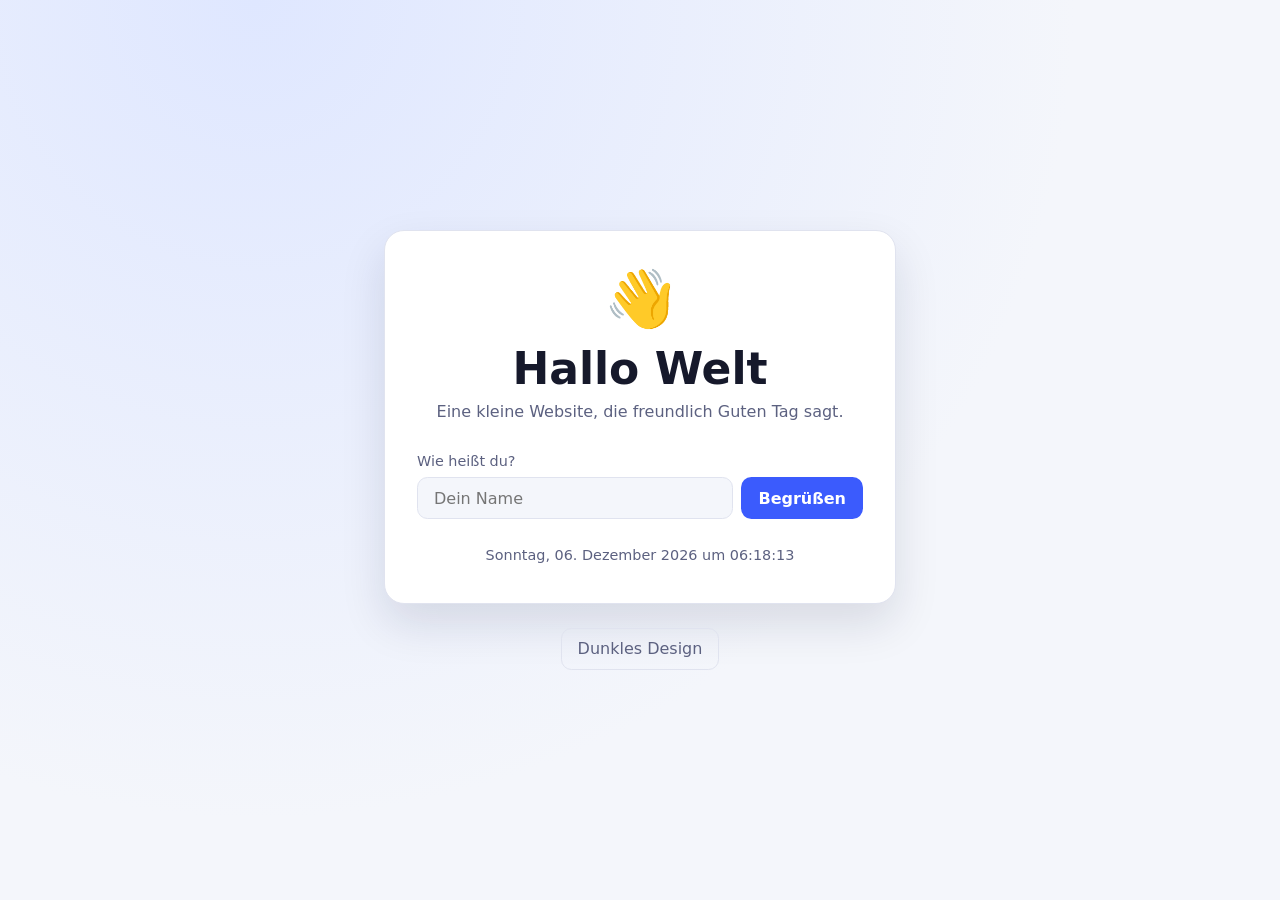
==== index.html @ 66bc0134 "Add Hallo Welt static website Static, dependency-free site with a time-of-day greeting, an optional " ====
<!DOCTYPE html>
<html lang="de">
<head>
  <meta charset="UTF-8">
  <meta name="viewport" content="width=device-width, initial-scale=1.0">
  <title>Hallo Welt</title>
  <meta name="description" content="Eine kleine Hallo-Welt-Website.">
  <link rel="icon" href="data:image/svg+xml,<svg xmlns='http://www.w3.org/2000/svg' viewBox='0 0 100 100'><text y='.9em' font-size='90'>👋</text></svg>">
  <link rel="stylesheet" href="style.css">
</head>
<body>
  <main class="card">
    <p class="wave" aria-hidden="true">👋</p>
    <h1 id="greeting">Hallo Welt</h1>
    <p class="subtitle">Eine kleine Website, die freundlich Guten Tag sagt.</p>

    <form id="name-form" autocomplete="off">
      <label for="name-input">Wie heißt du?</label>
      <div class="row">
        <input id="name-input" name="name" type="text" placeholder="Dein Name" maxlength="40">
        <button type="submit">Begrüßen</button>
      </div>
    </form>

    <p class="time" id="clock"></p>
  </main>

  <footer>
    <button type="button" id="theme-toggle" aria-pressed="false">Dunkles Design</button>
  </footer>

  <script src="script.js"></script>
</body>
</html>
---- style.css ----
:root {
  --bg: #f4f6fb;
  --bg-accent: #dfe7ff;
  --surface: #ffffff;
  --text: #16192b;
  --muted: #5c6180;
  --border: #e0e3ef;
  --primary: #3b5bfd;
  --primary-text: #ffffff;
}

[data-theme="dark"] {
  --bg: #0e1020;
  --bg-accent: #1a1f3c;
  --surface: #171a2e;
  --text: #f1f3fb;
  --muted: #a2a8c8;
  --border: #2a2f4d;
  --primary: #6d86ff;
  --primary-text: #0e1020;
}

* { box-sizing: border-box; }

html {
  min-height: 100%;
  background: var(--bg);
}

body {
  margin: 0;
  min-height: 100vh;
  display: flex;
  flex-direction: column;
  align-items: center;
  justify-content: center;
  gap: 1.5rem;
  padding: 2rem 1rem;
  font-family: system-ui, -apple-system, "Segoe UI", Roboto, sans-serif;
  color: var(--text);
  background: radial-gradient(circle at 20% 0%, var(--bg-accent), var(--bg) 60%);
  transition: background 0.3s ease, color 0.3s ease;
}

.card {
  width: min(100%, 32rem);
  padding: 2.5rem 2rem;
  text-align: center;
  background: var(--surface);
  border: 1px solid var(--border);
  border-radius: 1.25rem;
  box-shadow: 0 20px 45px rgba(20, 25, 60, 0.12);
}

.wave {
  margin: 0;
  font-size: 3.5rem;
  line-height: 1;
  animation: wave 2.4s ease-in-out infinite;
  transform-origin: 70% 70%;
}

@keyframes wave {
  0%, 60%, 100% { transform: rotate(0deg); }
  10%, 30% { transform: rotate(14deg); }
  20%, 40% { transform: rotate(-8deg); }
}

@media (prefers-reduced-motion: reduce) {
  .wave { animation: none; }
}

h1 {
  margin: 1rem 0 0.5rem;
  font-size: clamp(2rem, 6vw, 2.75rem);
}

.subtitle {
  margin: 0 0 2rem;
  color: var(--muted);
}

label {
  display: block;
  margin-bottom: 0.5rem;
  font-size: 0.9rem;
  color: var(--muted);
  text-align: left;
}

.row {
  display: flex;
  gap: 0.5rem;
}

input,
button {
  font: inherit;
  border-radius: 0.65rem;
  border: 1px solid var(--border);
  padding: 0.65rem 1rem;
}

input {
  flex: 1;
  min-width: 0;
  background: var(--bg);
  color: var(--text);
}

input:focus-visible,
button:focus-visible {
  outline: 2px solid var(--primary);
  outline-offset: 2px;
}

button {
  cursor: pointer;
  background: var(--primary);
  color: var(--primary-text);
  border-color: transparent;
  font-weight: 600;
  transition: transform 0.15s ease, opacity 0.15s ease;
}

button:hover { opacity: 0.9; }
button:active { transform: translateY(1px); }

.time {
  margin: 1.75rem 0 0;
  font-size: 0.9rem;
  color: var(--muted);
  font-variant-numeric: tabular-nums;
}

footer button {
  background: transparent;
  color: var(--muted);
  border: 1px solid var(--border);
  font-weight: 500;
}
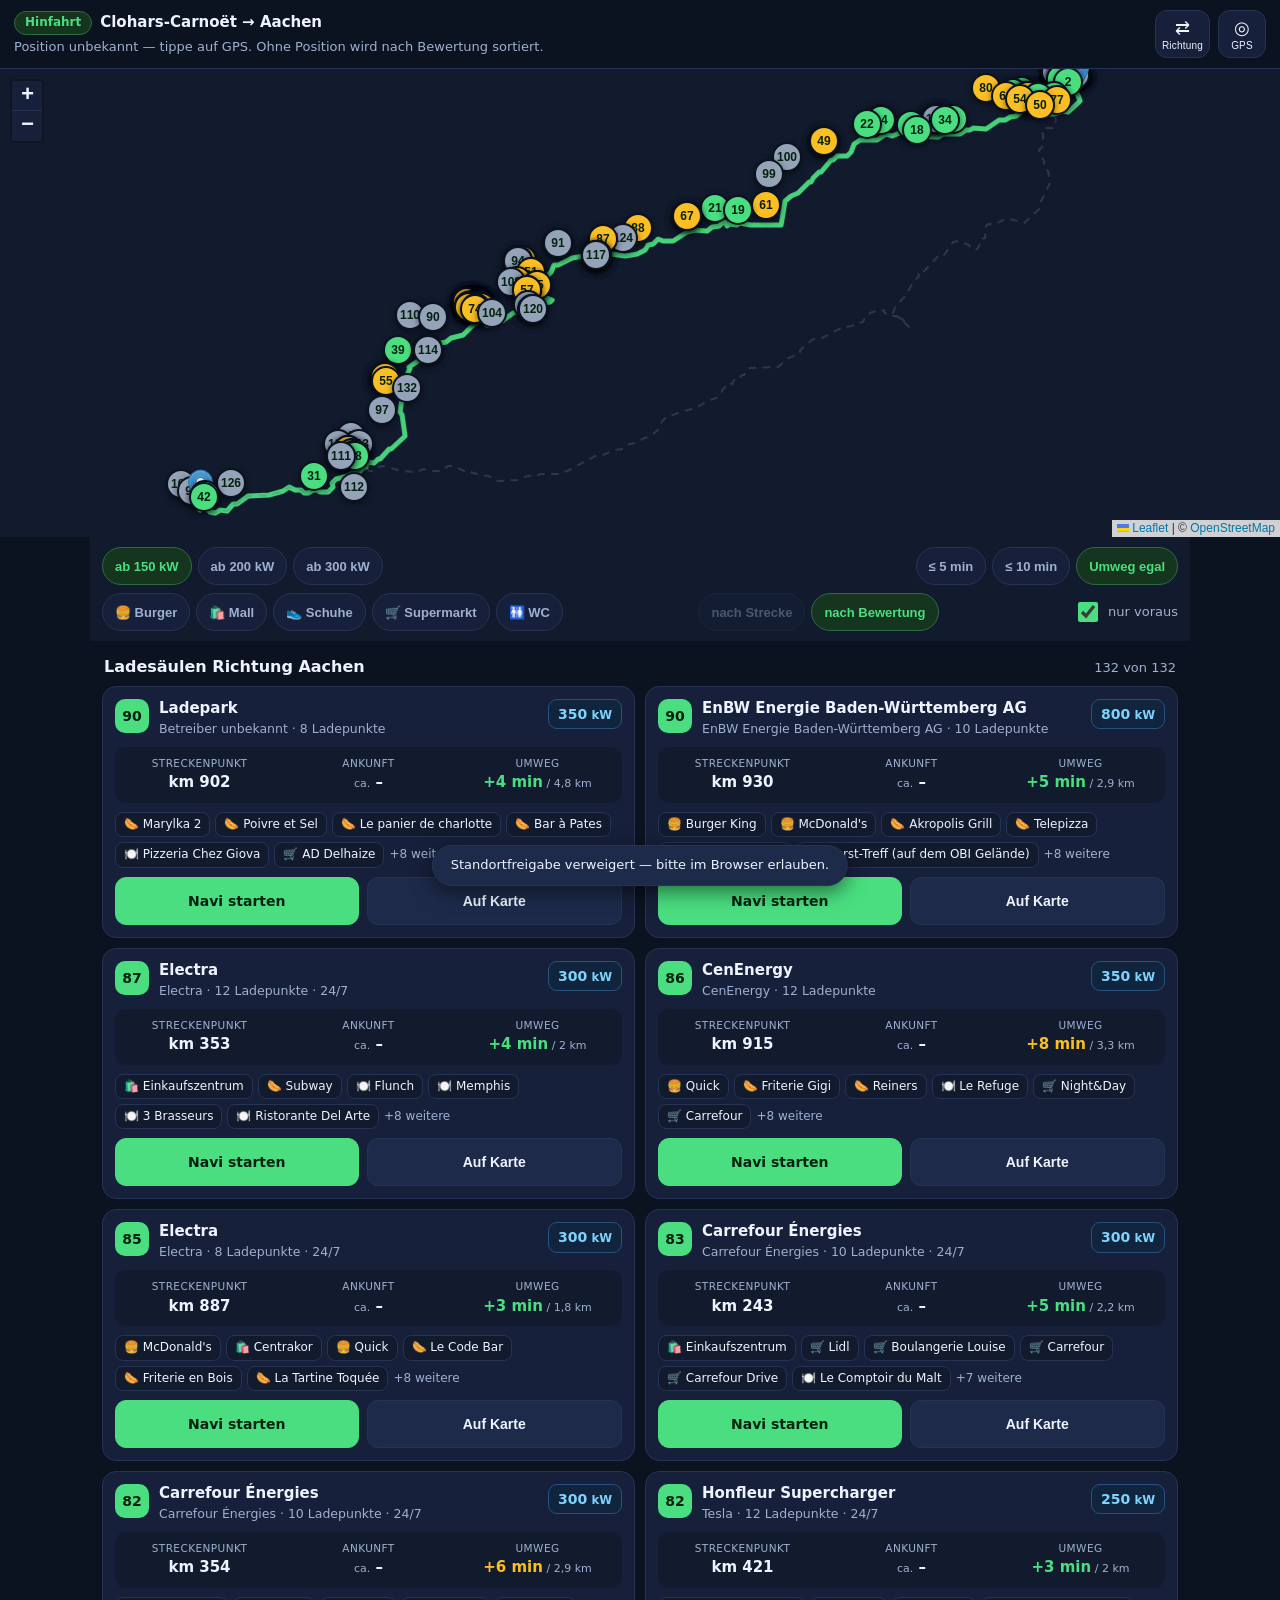
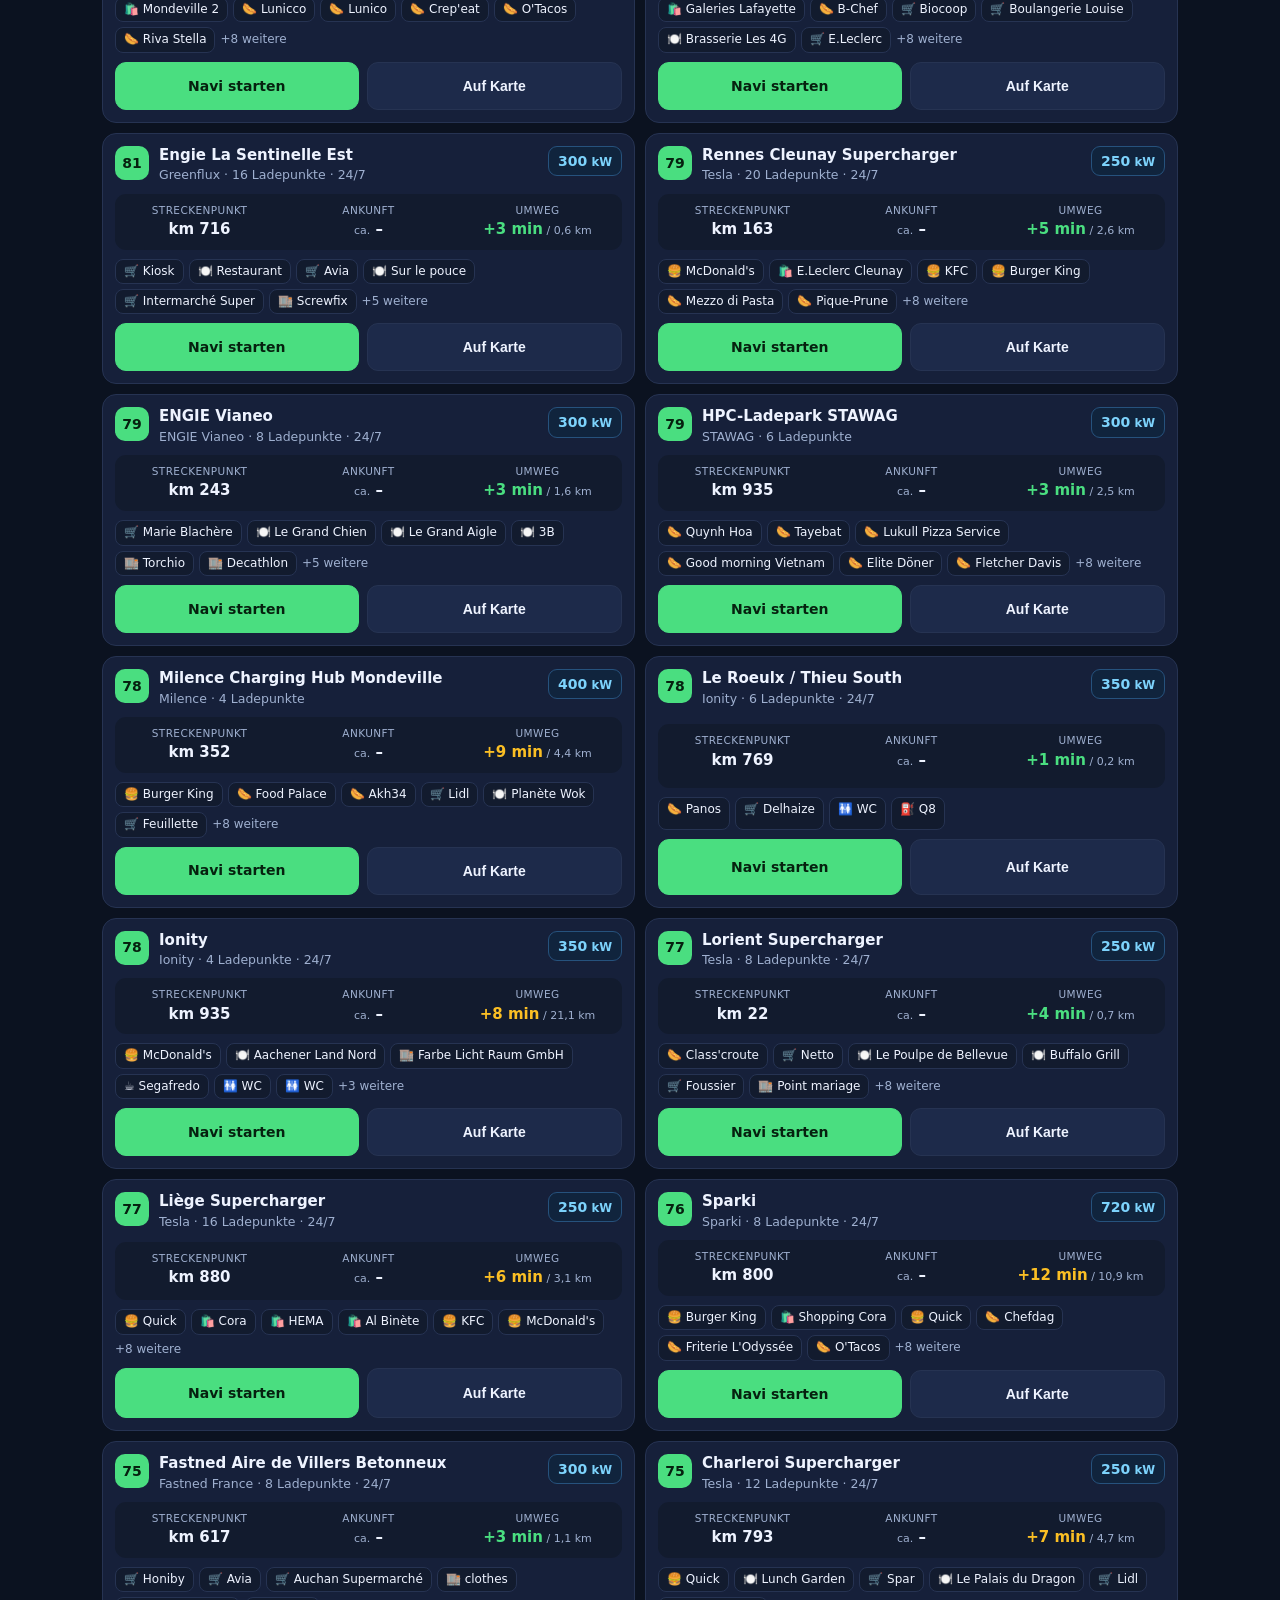
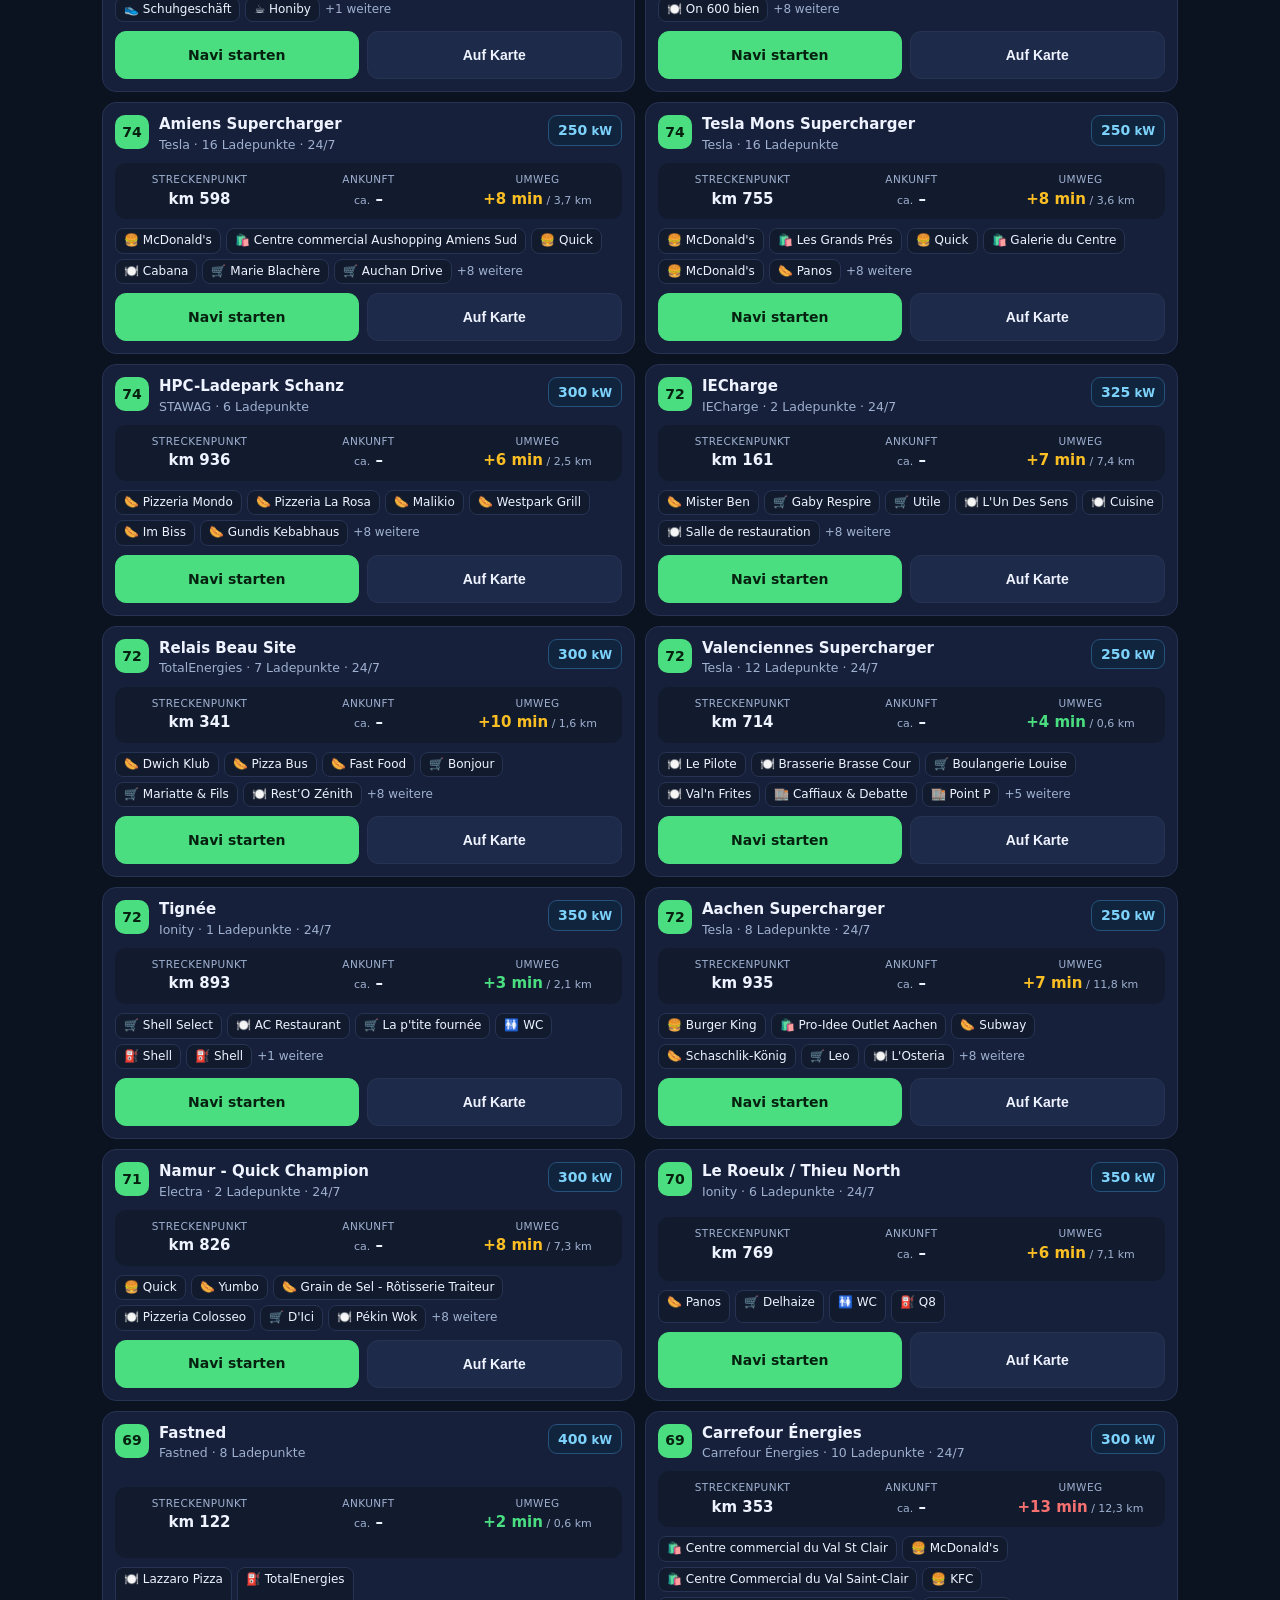
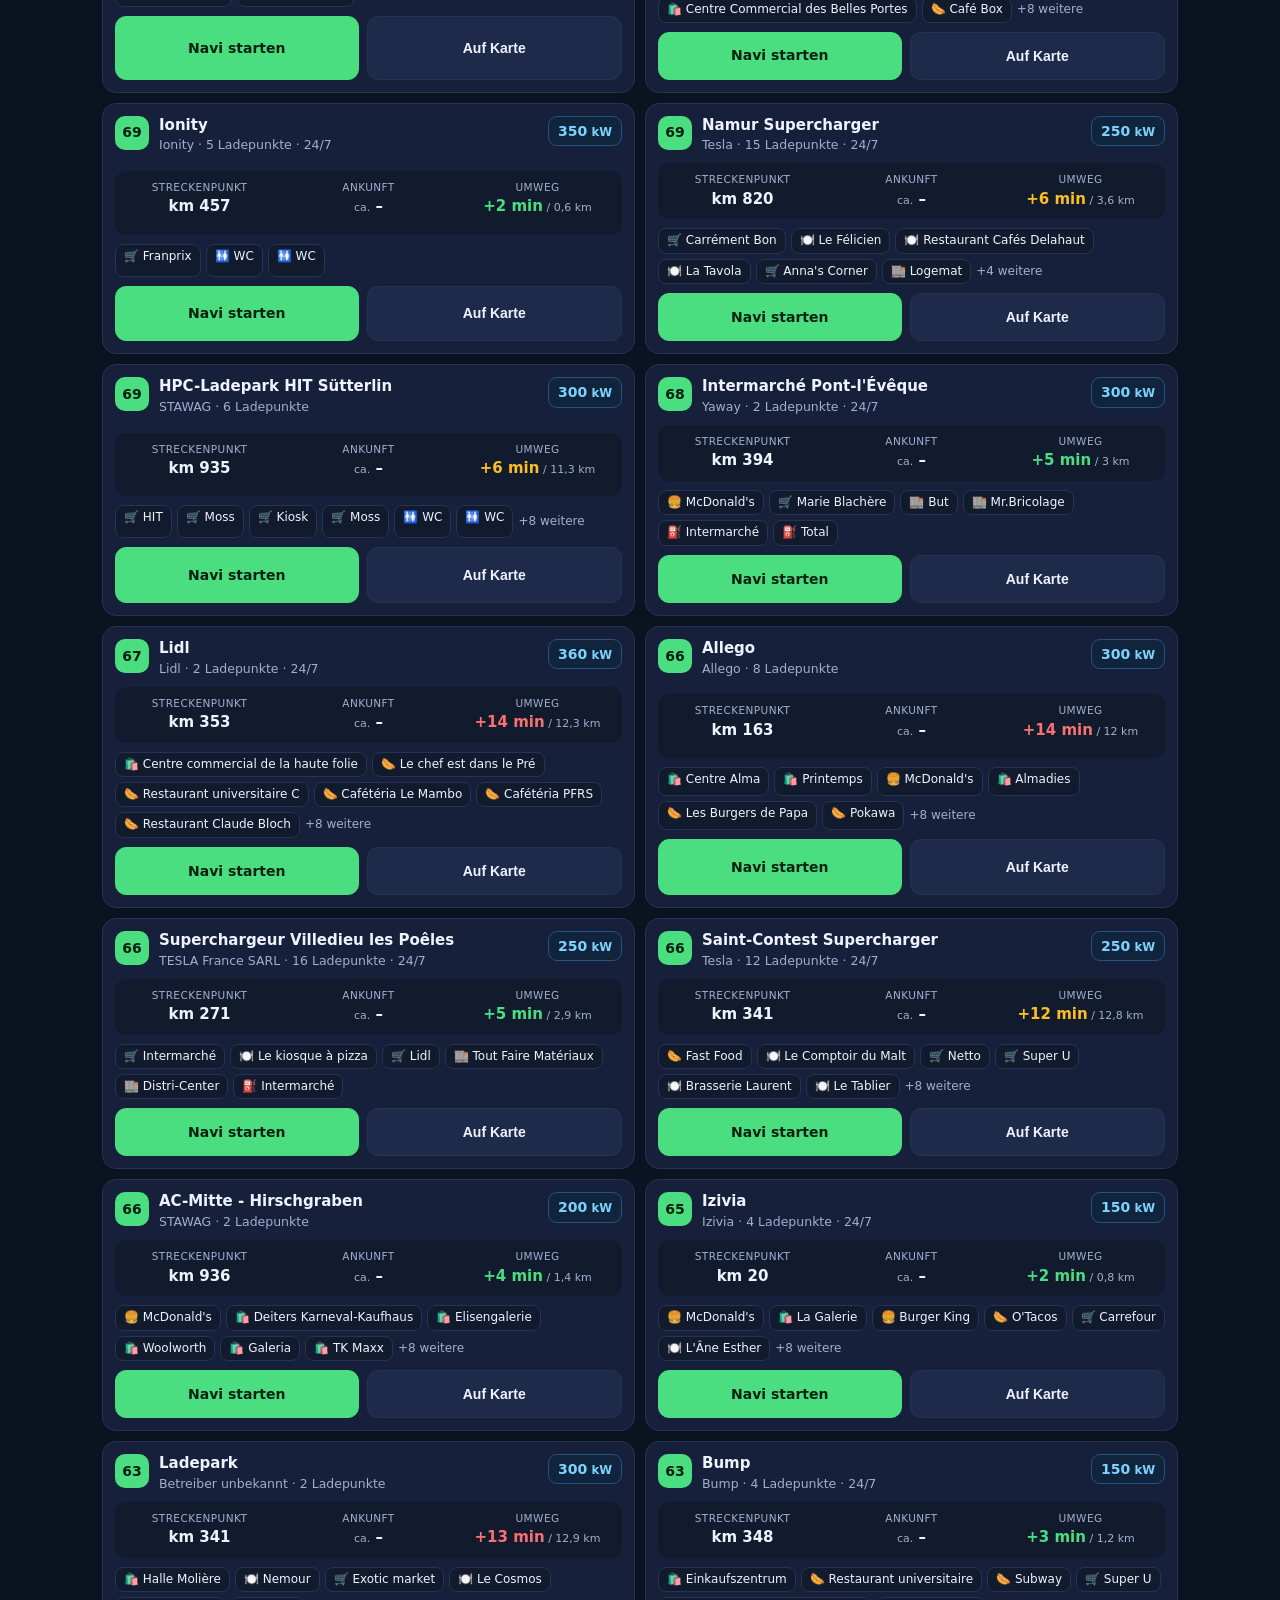
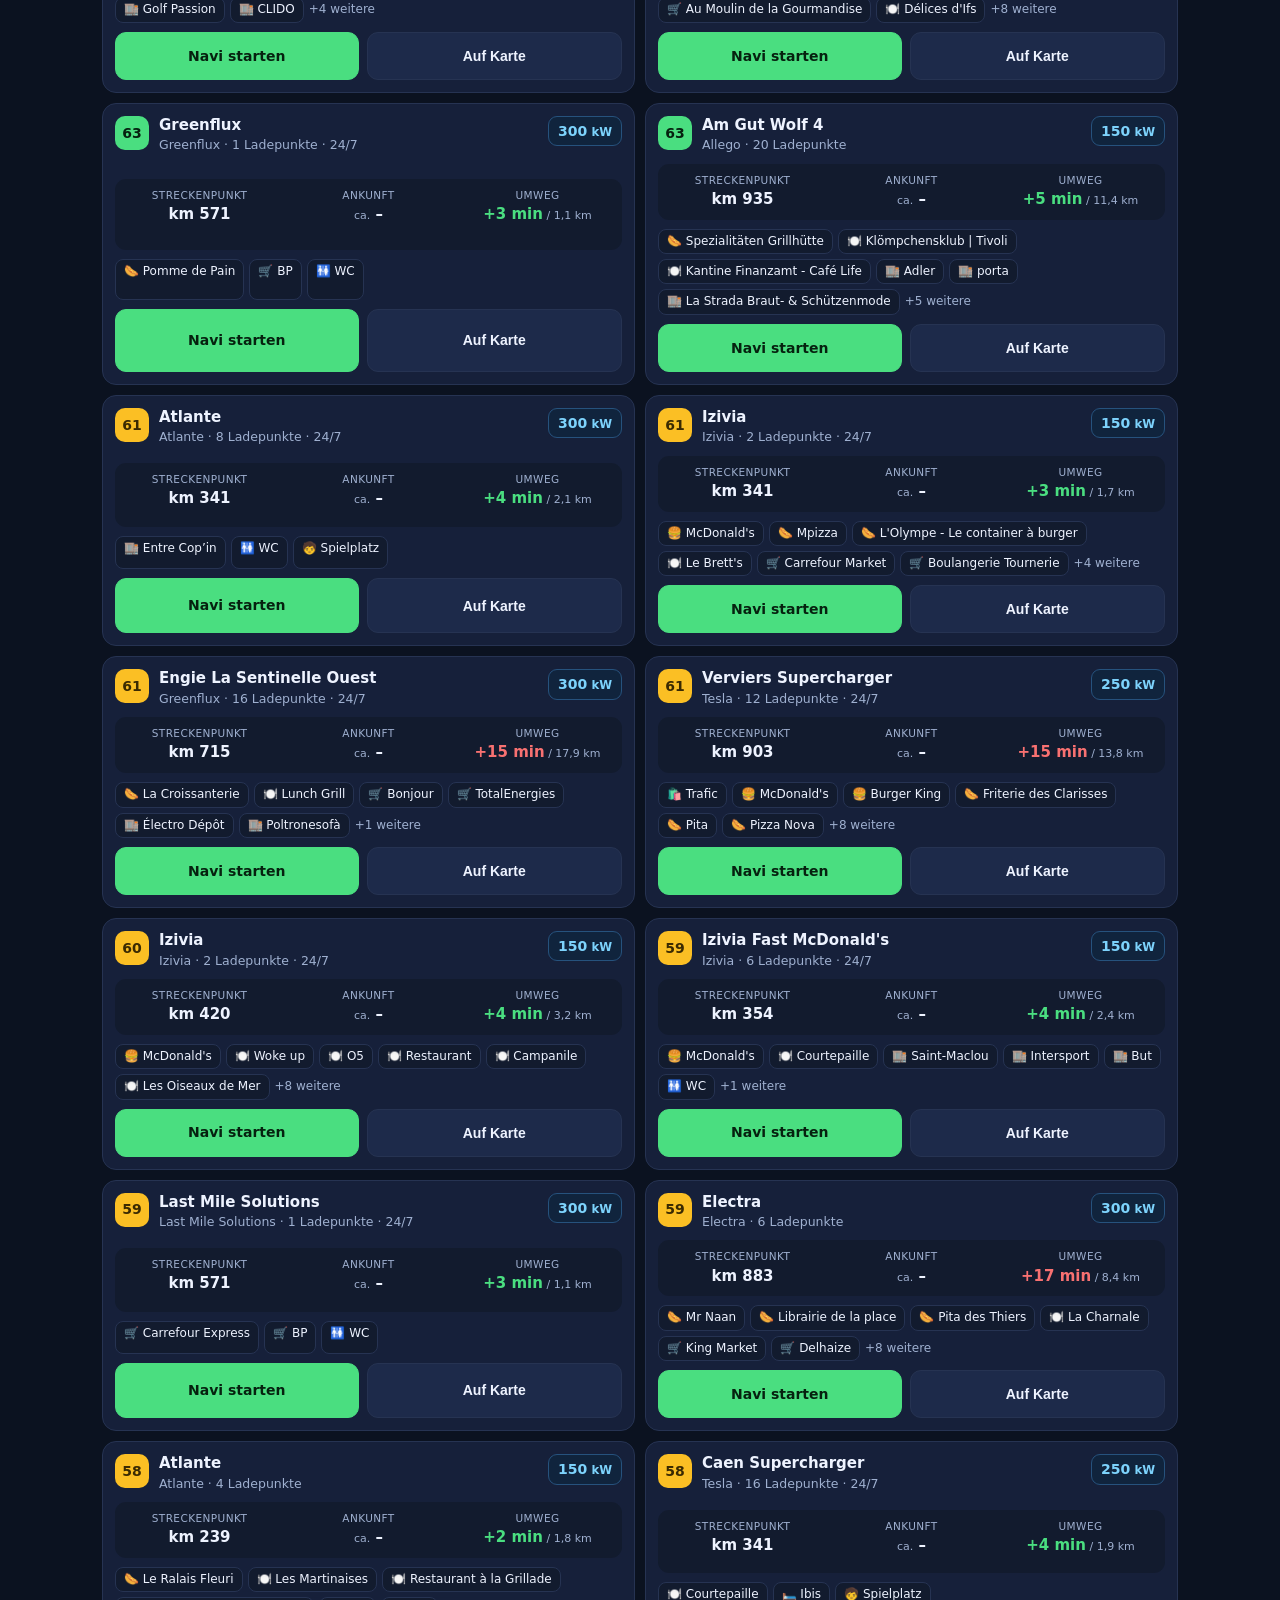
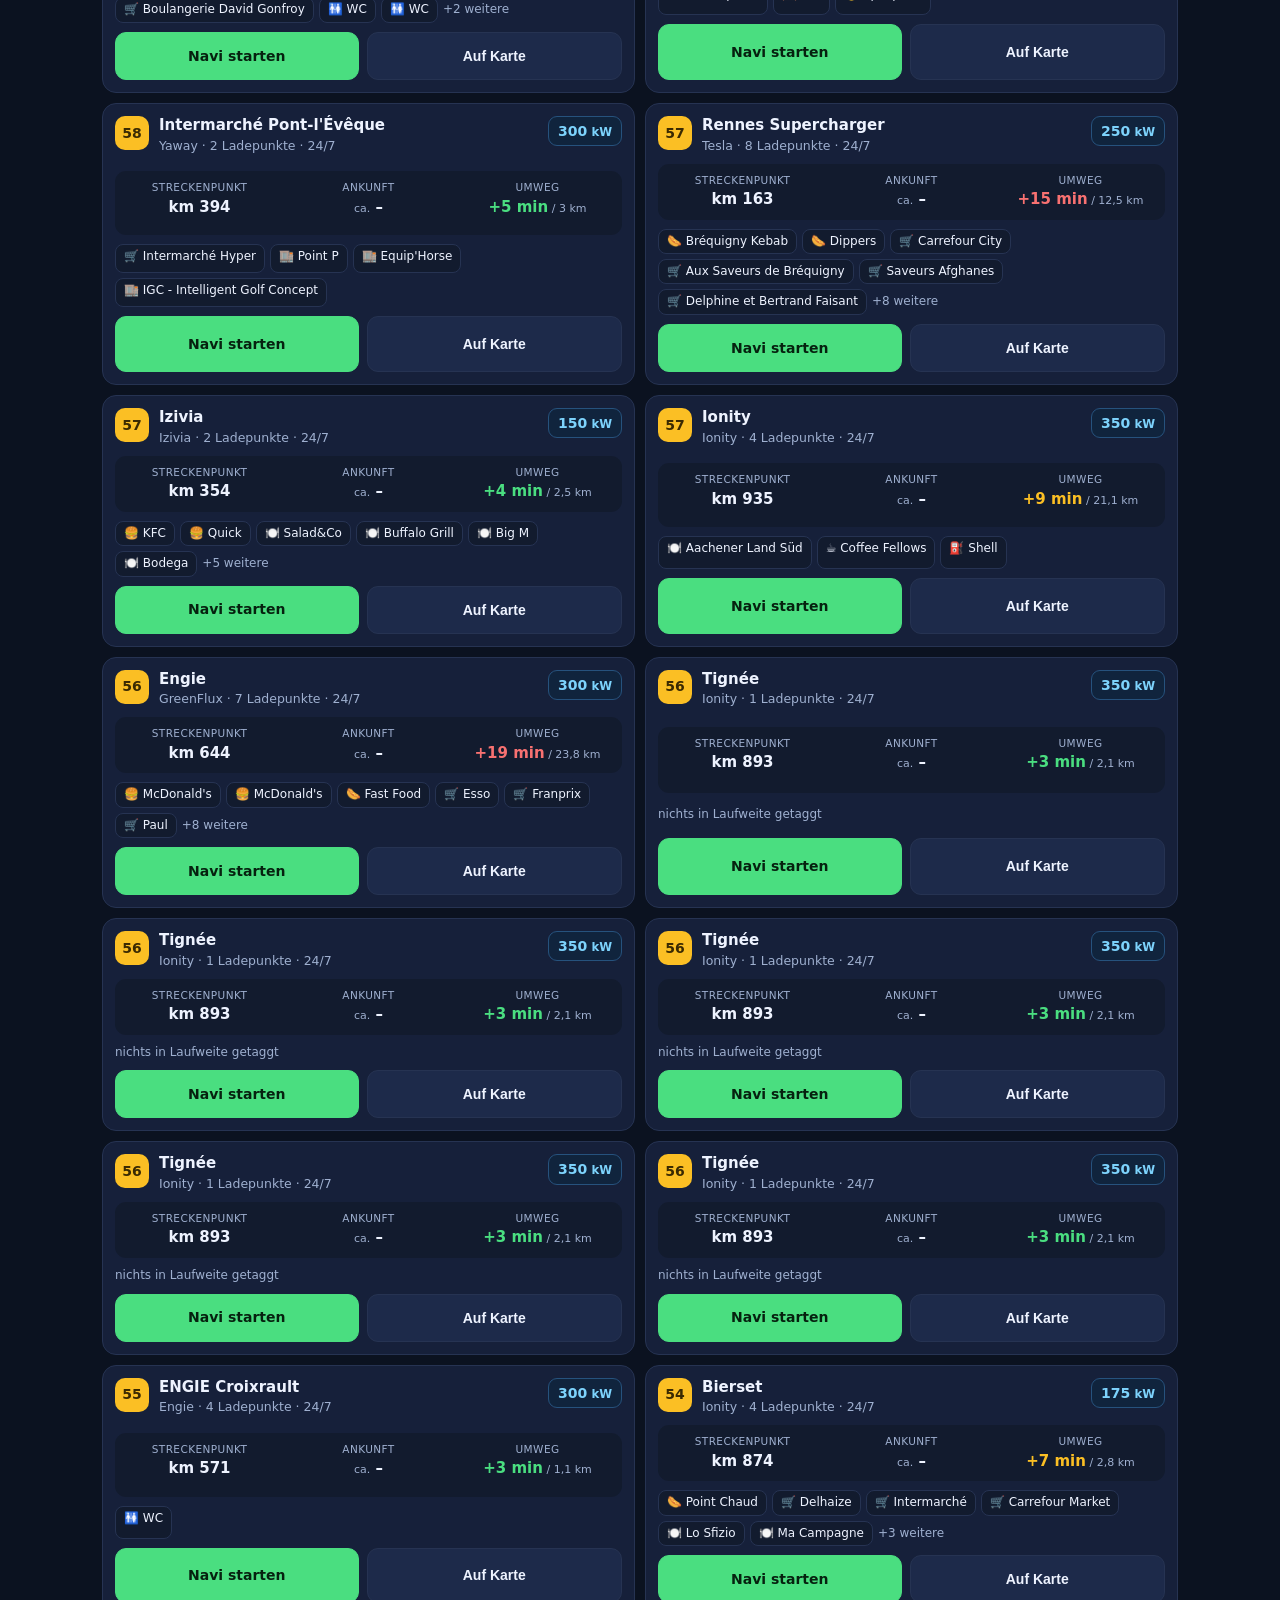
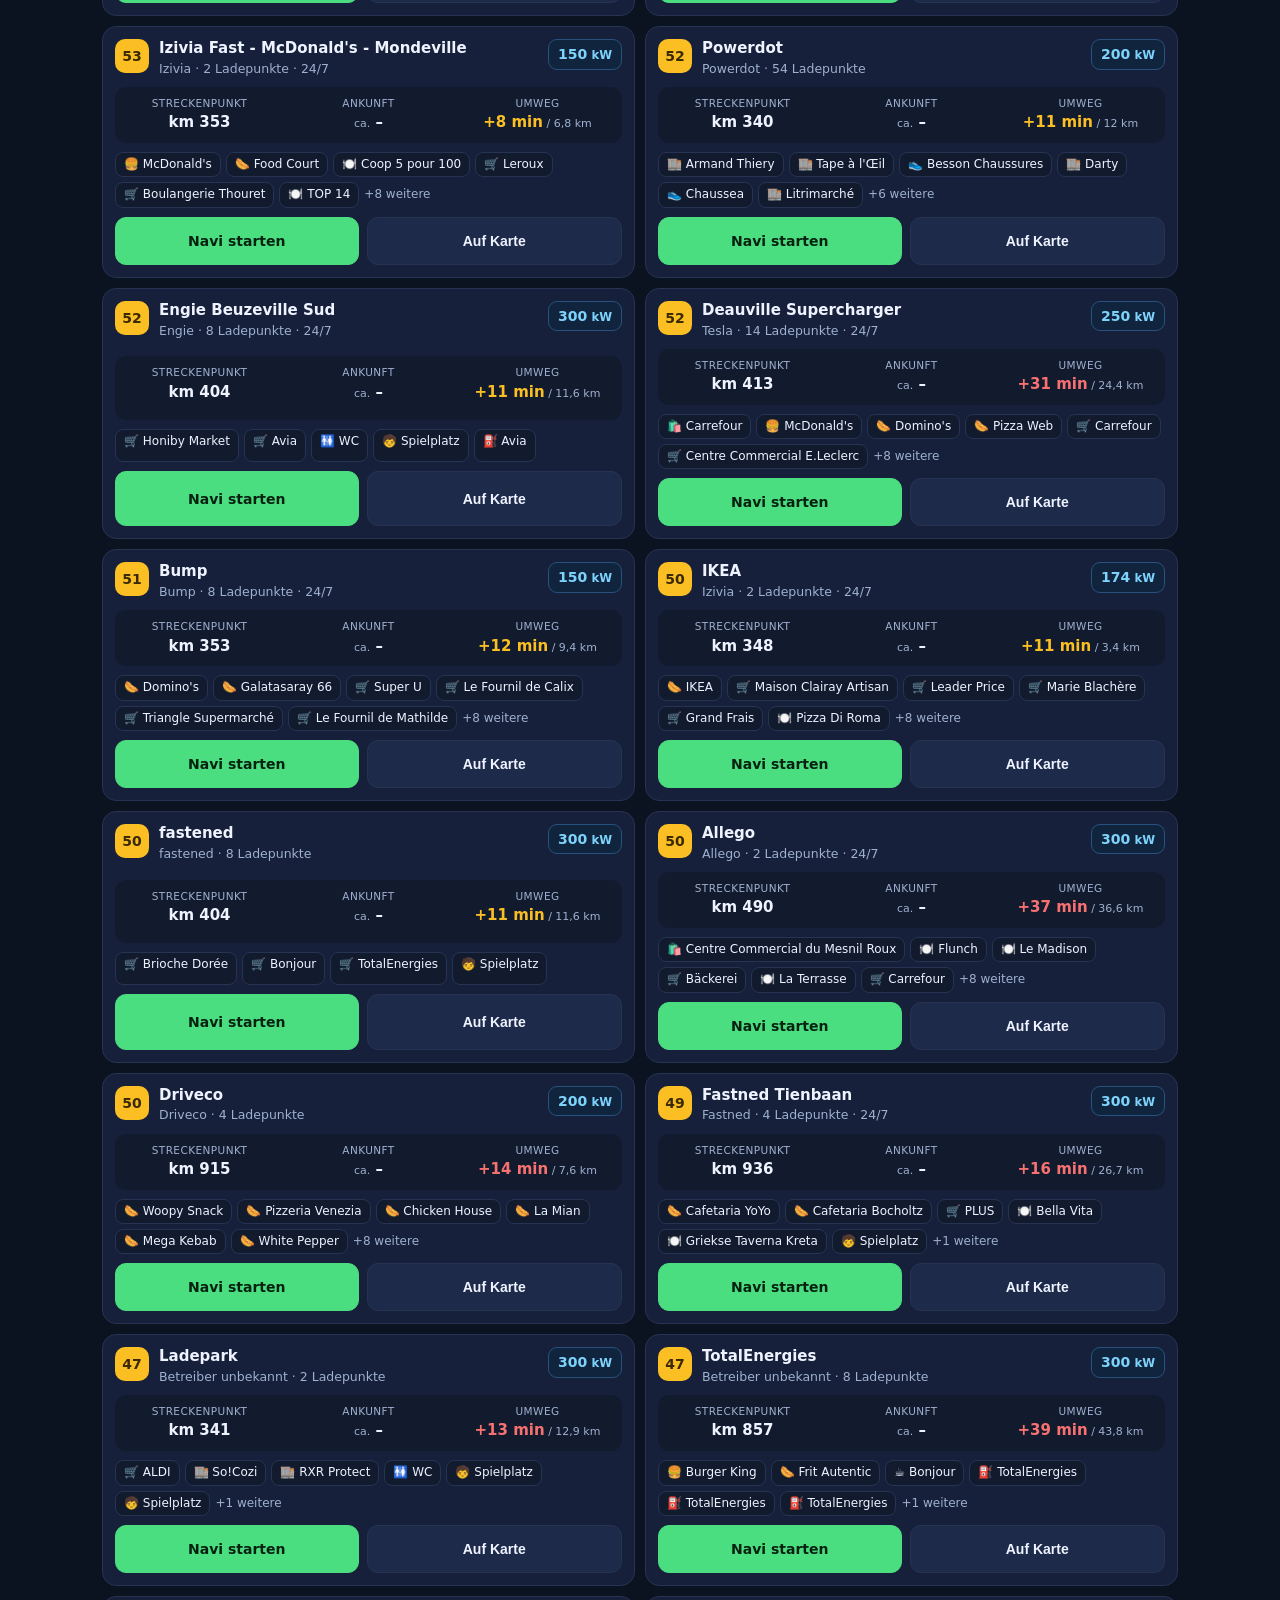
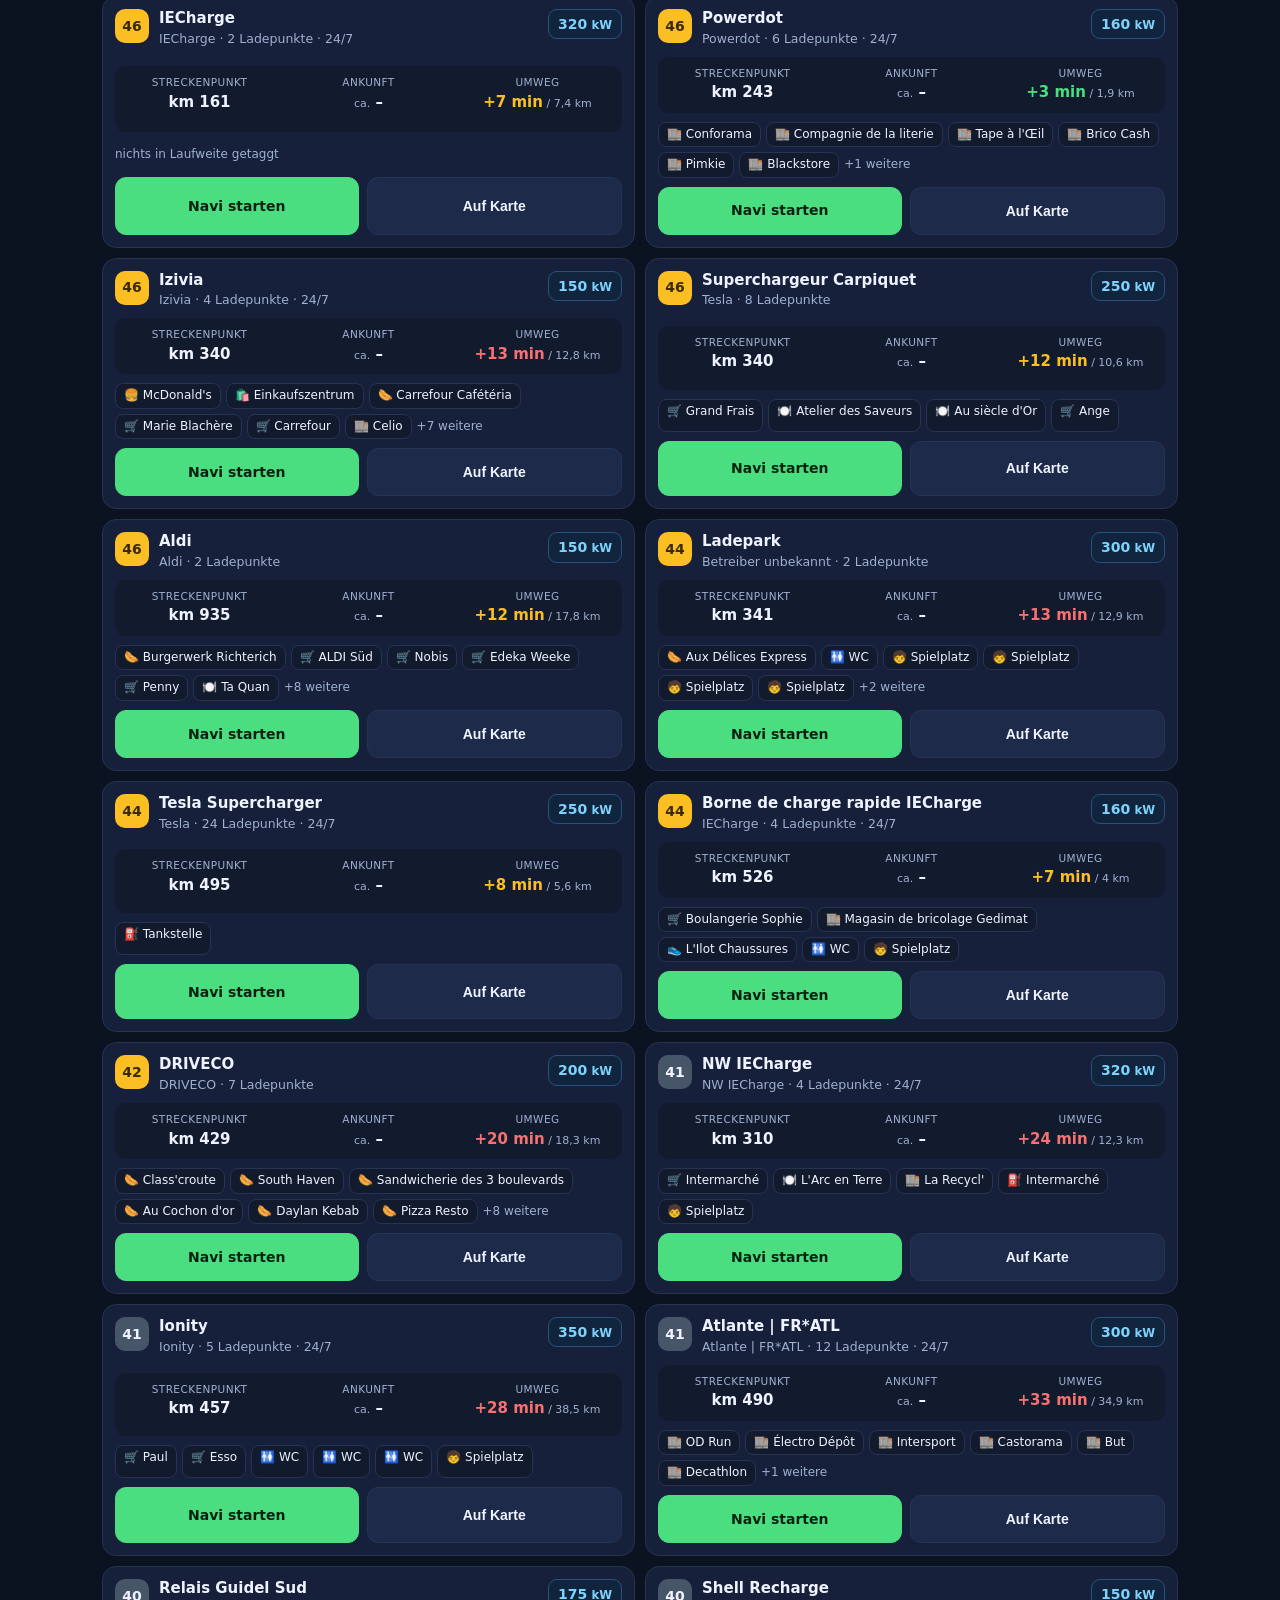
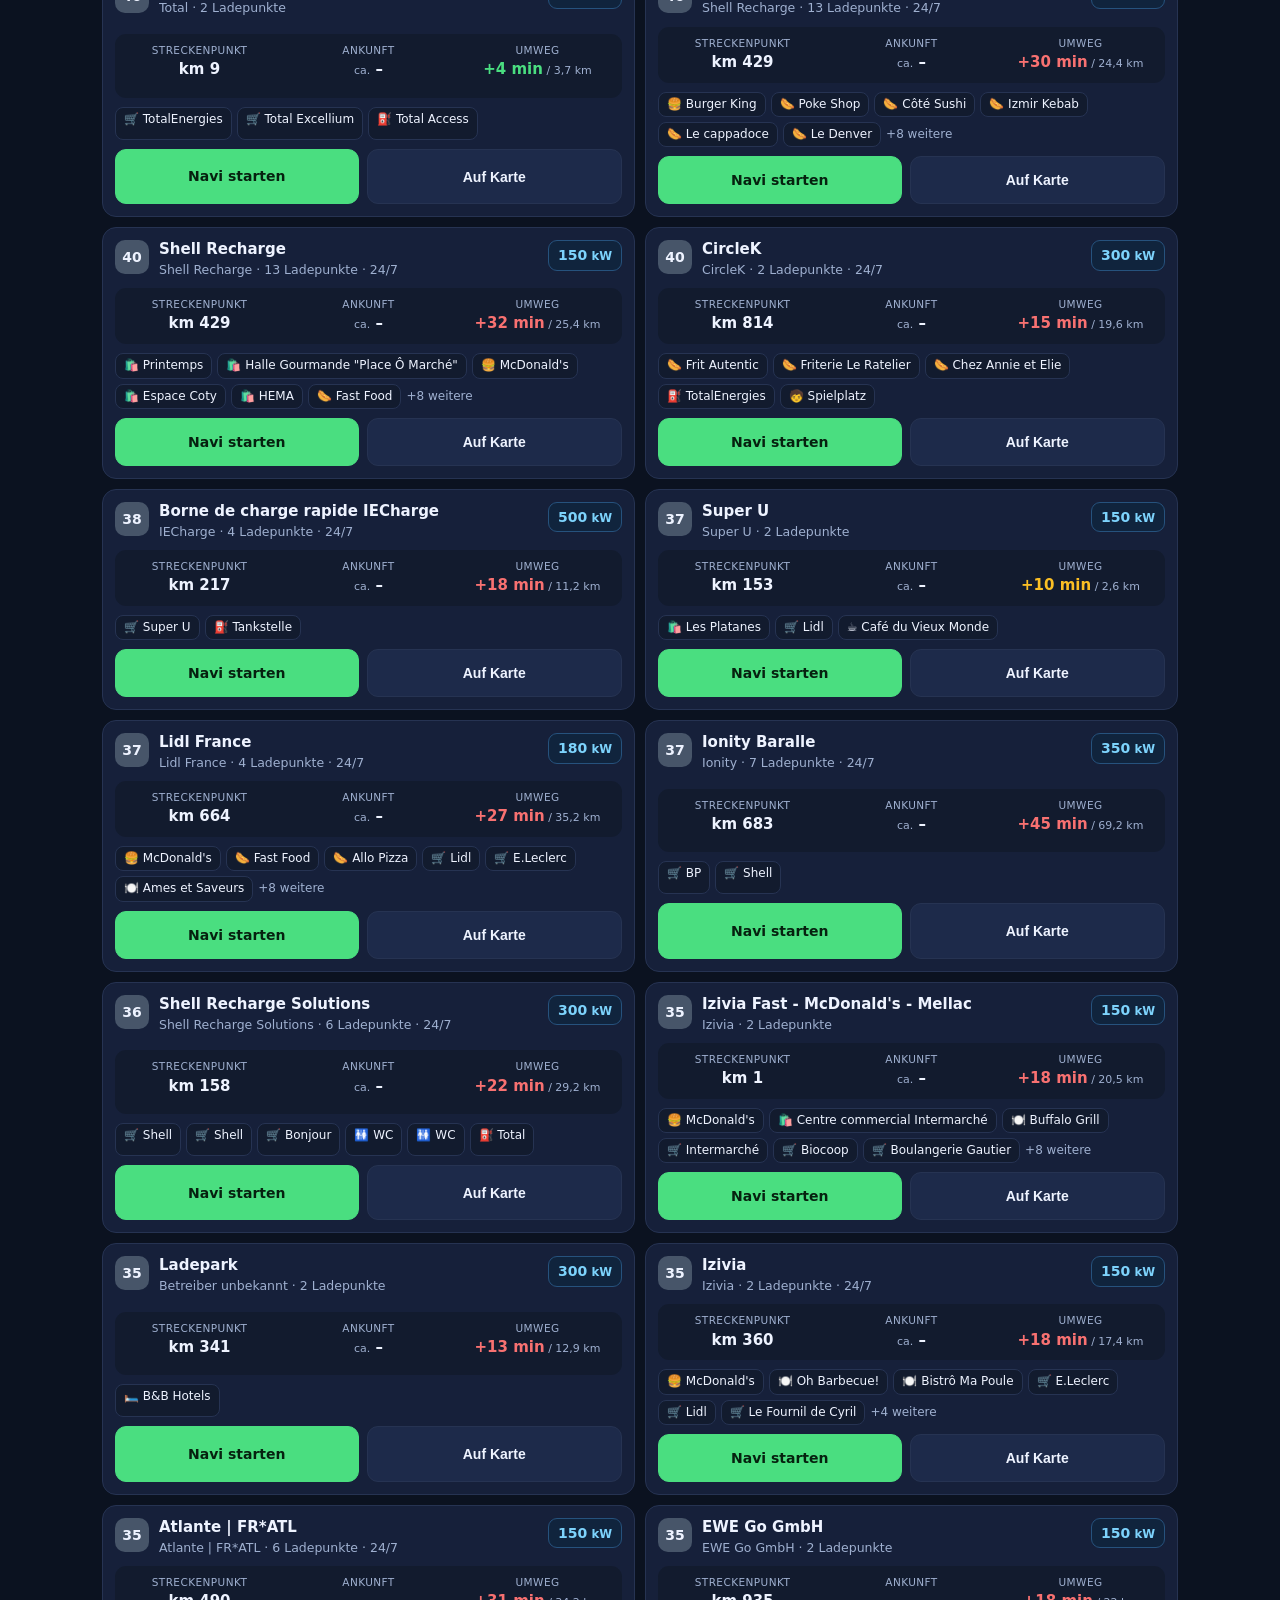
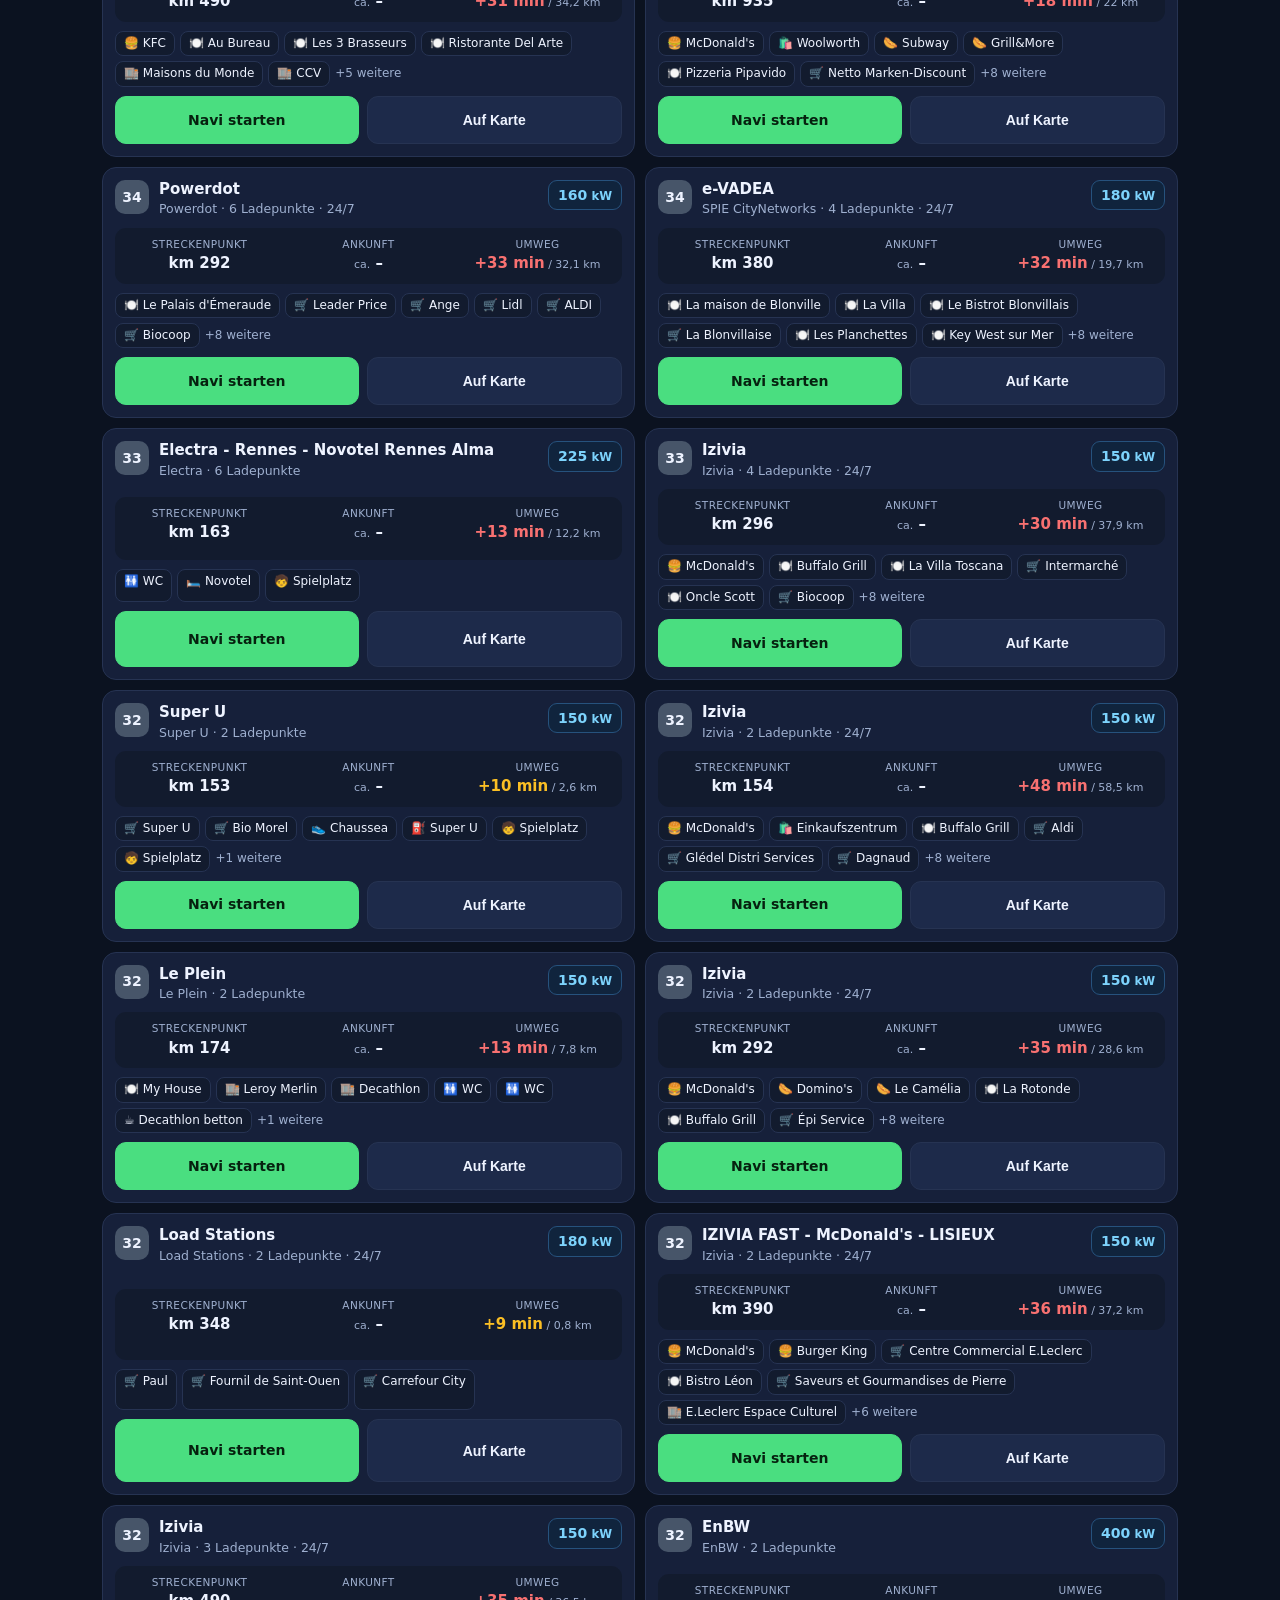
==== commit 426661ac: "Ladeplaner Clohars-Carnoët → Aachen: Schnellladesäulen mit Umweg und Umfeld App für die Fahrt in die" ====
--- a/index.html
+++ b/index.html
@@ -1,34 +1,94 @@
 <!DOCTYPE html>
 <html lang="de">
 <head>
-  <meta charset="UTF-8">
-  <meta name="viewport" content="width=device-width, initial-scale=1.0">
-  <title>Hallo Welt</title>
-  <meta name="description" content="Eine kleine Hallo-Welt-Website.">
-  <link rel="icon" href="data:image/svg+xml,<svg xmlns='http://www.w3.org/2000/svg' viewBox='0 0 100 100'><text y='.9em' font-size='90'>👋</text></svg>">
-  <link rel="stylesheet" href="style.css">
+<meta charset="UTF-8">
+<meta name="viewport" content="width=device-width, initial-scale=1, viewport-fit=cover">
+<title>Ladeplaner Clohars-Carnoët → Aachen</title>
+<meta name="description" content="Schnellladesäulen ab 150 kW entlang der Nordroute über die Normandie — mit Umweg, Umgebung und Google-Maps-Navigation.">
+<meta name="theme-color" content="#0b1220">
+<link rel="manifest" href="manifest.webmanifest">
+<link rel="apple-touch-icon" href="icons/icon-192.png">
+<link rel="icon" href="data:image/svg+xml,<svg xmlns='http://www.w3.org/2000/svg' viewBox='0 0 100 100'><text y='.9em' font-size='90'>⚡</text></svg>">
+<link rel="stylesheet" href="vendor/leaflet/leaflet.css">
+<link rel="stylesheet" href="css/app.css">
 </head>
 <body>
-  <main class="card">
-    <p class="wave" aria-hidden="true">👋</p>
-    <h1 id="greeting">Hallo Welt</h1>
-    <p class="subtitle">Eine kleine Website, die freundlich Guten Tag sagt.</p>
 
-    <form id="name-form" autocomplete="off">
-      <label for="name-input">Wie heißt du?</label>
-      <div class="row">
-        <input id="name-input" name="name" type="text" placeholder="Dein Name" maxlength="40">
-        <button type="submit">Begrüßen</button>
-      </div>
-    </form>
+<header class="topbar">
+  <div class="trip">
+    <div class="trip-line">
+      <span class="badge" id="dir-badge">Hinfahrt</span>
+      <strong id="trip-title">Clohars-Carnoët → Aachen</strong>
+    </div>
+    <div class="trip-stats" id="trip-stats">Position wird ermittelt …</div>
+  </div>
+  <div class="topbar-actions">
+    <button type="button" id="btn-dir" class="icon-btn" title="Fahrtrichtung wechseln (Hin-/Rückfahrt)">
+      <span aria-hidden="true">⇄</span><span class="icon-btn-label">Richtung</span>
+    </button>
+    <button type="button" id="btn-locate" class="icon-btn" title="Eigene Position bestimmen">
+      <span aria-hidden="true">◎</span><span class="icon-btn-label">GPS</span>
+    </button>
+  </div>
+</header>
 
-    <p class="time" id="clock"></p>
-  </main>
+<div id="map" role="region" aria-label="Karte mit Route und Ladesäulen"></div>
 
-  <footer>
-    <button type="button" id="theme-toggle" aria-pressed="false">Dunkles Design</button>
-  </footer>
+<section class="filters" aria-label="Filter">
+  <div class="filter-row">
+    <div class="chipset" role="group" aria-label="Mindestleistung">
+      <button type="button" class="chip is-on" data-power="150">ab 150 kW</button>
+      <button type="button" class="chip" data-power="200">ab 200 kW</button>
+      <button type="button" class="chip" data-power="300">ab 300 kW</button>
+    </div>
+    <div class="chipset" role="group" aria-label="Maximaler Umweg">
+      <button type="button" class="chip" data-detour="5">≤ 5 min</button>
+      <button type="button" class="chip" data-detour="10">≤ 10 min</button>
+      <button type="button" class="chip is-on" data-detour="0">Umweg egal</button>
+    </div>
+  </div>
+  <div class="filter-row">
+    <div class="chipset" role="group" aria-label="Umgebung">
+      <button type="button" class="chip" data-need="burger">🍔 Burger</button>
+      <button type="button" class="chip" data-need="mall">🛍️ Mall</button>
+      <button type="button" class="chip" data-need="shoes">👟 Schuhe</button>
+      <button type="button" class="chip" data-need="supermarket">🛒 Super&shy;markt</button>
+      <button type="button" class="chip" data-need="toilets">🚻 WC</button>
+    </div>
+    <div class="chipset" role="group" aria-label="Reihenfolge">
+      <button type="button" class="chip is-on" data-order="strecke">nach Strecke</button>
+      <button type="button" class="chip" data-order="score">nach Bewertung</button>
+    </div>
+    <label class="switch">
+      <input type="checkbox" id="only-ahead" checked>
+      <span>nur voraus</span>
+    </label>
+  </div>
+</section>
 
-  <script src="script.js"></script>
+<main>
+  <div class="list-head">
+    <h2 id="list-title">Ladesäulen</h2>
+    <span class="hint" id="list-count"></span>
+  </div>
+  <ol id="list" class="list"></ol>
+  <p id="empty" class="empty" hidden>Keine Ladesäule passt zu den Filtern. Nimm den Umweg-Filter zurück oder senke die Mindestleistung.</p>
+</main>
+
+<footer class="foot">
+  <p id="data-note">Daten werden geladen …</p>
+  <p class="small">Ladesäulen &amp; Umgebung: OpenStreetMap (ODbL) · Routing: OSRM ·
+     Leistungsangaben stammen aus OSM und können veraltet sein — vor der Fahrt gegenprüfen.</p>
+</footer>
+
+<div id="sheet" class="sheet" hidden aria-live="polite"></div>
+
+<script src="vendor/leaflet/leaflet.js"></script>
+<script src="js/geo.js"></script>
+<script src="js/format.js"></script>
+<script src="js/data.js"></script>
+<script src="js/rank.js"></script>
+<script src="js/map.js"></script>
+<script src="js/app.js"></script>
 </body>
 </html>
--- a/vendor/leaflet/leaflet.css
+++ b/vendor/leaflet/leaflet.css
@@ -0,0 +1,661 @@
+/* required styles */
+
+.leaflet-pane,
+.leaflet-tile,
+.leaflet-marker-icon,
+.leaflet-marker-shadow,
+.leaflet-tile-container,
+.leaflet-pane > svg,
+.leaflet-pane > canvas,
+.leaflet-zoom-box,
+.leaflet-image-layer,
+.leaflet-layer {
+	position: absolute;
+	left: 0;
+	top: 0;
+	}
+.leaflet-container {
+	overflow: hidden;
+	}
+.leaflet-tile,
+.leaflet-marker-icon,
+.leaflet-marker-shadow {
+	-webkit-user-select: none;
+	   -moz-user-select: none;
+	        user-select: none;
+	  -webkit-user-drag: none;
+	}
+/* Prevents IE11 from highlighting tiles in blue */
+.leaflet-tile::selection {
+	background: transparent;
+}
+/* Safari renders non-retina tile on retina better with this, but Chrome is worse */
+.leaflet-safari .leaflet-tile {
+	image-rendering: -webkit-optimize-contrast;
+	}
+/* hack that prevents hw layers "stretching" when loading new tiles */
+.leaflet-safari .leaflet-tile-container {
+	width: 1600px;
+	height: 1600px;
+	-webkit-transform-origin: 0 0;
+	}
+.leaflet-marker-icon,
+.leaflet-marker-shadow {
+	display: block;
+	}
+/* .leaflet-container svg: reset svg max-width decleration shipped in Joomla! (joomla.org) 3.x */
+/* .leaflet-container img: map is broken in FF if you have max-width: 100% on tiles */
+.leaflet-container .leaflet-overlay-pane svg {
+	max-width: none !important;
+	max-height: none !important;
+	}
+.leaflet-container .leaflet-marker-pane img,
+.leaflet-container .leaflet-shadow-pane img,
+.leaflet-container .leaflet-tile-pane img,
+.leaflet-container img.leaflet-image-layer,
+.leaflet-container .leaflet-tile {
+	max-width: none !important;
+	max-height: none !important;
+	width: auto;
+	padding: 0;
+	}
+
+.leaflet-container img.leaflet-tile {
+	/* See: https://bugs.chromium.org/p/chromium/issues/detail?id=600120 */
+	mix-blend-mode: plus-lighter;
+}
+
+.leaflet-container.leaflet-touch-zoom {
+	-ms-touch-action: pan-x pan-y;
+	touch-action: pan-x pan-y;
+	}
+.leaflet-container.leaflet-touch-drag {
+	-ms-touch-action: pinch-zoom;
+	/* Fallback for FF which doesn't support pinch-zoom */
+	touch-action: none;
+	touch-action: pinch-zoom;
+}
+.leaflet-container.leaflet-touch-drag.leaflet-touch-zoom {
+	-ms-touch-action: none;
+	touch-action: none;
+}
+.leaflet-container {
+	-webkit-tap-highlight-color: transparent;
+}
+.leaflet-container a {
+	-webkit-tap-highlight-color: rgba(51, 181, 229, 0.4);
+}
+.leaflet-tile {
+	filter: inherit;
+	visibility: hidden;
+	}
+.leaflet-tile-loaded {
+	visibility: inherit;
+	}
+.leaflet-zoom-box {
+	width: 0;
+	height: 0;
+	-moz-box-sizing: border-box;
+	     box-sizing: border-box;
+	z-index: 800;
+	}
+/* workaround for https://bugzilla.mozilla.org/show_bug.cgi?id=888319 */
+.leaflet-overlay-pane svg {
+	-moz-user-select: none;
+	}
+
+.leaflet-pane         { z-index: 400; }
+
+.leaflet-tile-pane    { z-index: 200; }
+.leaflet-overlay-pane { z-index: 400; }
+.leaflet-shadow-pane  { z-index: 500; }
+.leaflet-marker-pane  { z-index: 600; }
+.leaflet-tooltip-pane   { z-index: 650; }
+.leaflet-popup-pane   { z-index: 700; }
+
+.leaflet-map-pane canvas { z-index: 100; }
+.leaflet-map-pane svg    { z-index: 200; }
+
+.leaflet-vml-shape {
+	width: 1px;
+	height: 1px;
+	}
+.lvml {
+	behavior: url(#default#VML);
+	display: inline-block;
+	position: absolute;
+	}
+
+
+/* control positioning */
+
+.leaflet-control {
+	position: relative;
+	z-index: 800;
+	pointer-events: visiblePainted; /* IE 9-10 doesn't have auto */
+	pointer-events: auto;
+	}
+.leaflet-top,
+.leaflet-bottom {
+	position: absolute;
+	z-index: 1000;
+	pointer-events: none;
+	}
+.leaflet-top {
+	top: 0;
+	}
+.leaflet-right {
+	right: 0;
+	}
+.leaflet-bottom {
+	bottom: 0;
+	}
+.leaflet-left {
+	left: 0;
+	}
+.leaflet-control {
+	float: left;
+	clear: both;
+	}
+.leaflet-right .leaflet-control {
+	float: right;
+	}
+.leaflet-top .leaflet-control {
+	margin-top: 10px;
+	}
+.leaflet-bottom .leaflet-control {
+	margin-bottom: 10px;
+	}
+.leaflet-left .leaflet-control {
+	margin-left: 10px;
+	}
+.leaflet-right .leaflet-control {
+	margin-right: 10px;
+	}
+
+
+/* zoom and fade animations */
+
+.leaflet-fade-anim .leaflet-popup {
+	opacity: 0;
+	-webkit-transition: opacity 0.2s linear;
+	   -moz-transition: opacity 0.2s linear;
+	        transition: opacity 0.2s linear;
+	}
+.leaflet-fade-anim .leaflet-map-pane .leaflet-popup {
+	opacity: 1;
+	}
+.leaflet-zoom-animated {
+	-webkit-transform-origin: 0 0;
+	    -ms-transform-origin: 0 0;
+	        transform-origin: 0 0;
+	}
+svg.leaflet-zoom-animated {
+	will-change: transform;
+}
+
+.leaflet-zoom-anim .leaflet-zoom-animated {
+	-webkit-transition: -webkit-transform 0.25s cubic-bezier(0,0,0.25,1);
+	   -moz-transition:    -moz-transform 0.25s cubic-bezier(0,0,0.25,1);
+	        transition:         transform 0.25s cubic-bezier(0,0,0.25,1);
+	}
+.leaflet-zoom-anim .leaflet-tile,
+.leaflet-pan-anim .leaflet-tile {
+	-webkit-transition: none;
+	   -moz-transition: none;
+	        transition: none;
+	}
+
+.leaflet-zoom-anim .leaflet-zoom-hide {
+	visibility: hidden;
+	}
+
+
+/* cursors */
+
+.leaflet-interactive {
+	cursor: pointer;
+	}
+.leaflet-grab {
+	cursor: -webkit-grab;
+	cursor:    -moz-grab;
+	cursor:         grab;
+	}
+.leaflet-crosshair,
+.leaflet-crosshair .leaflet-interactive {
+	cursor: crosshair;
+	}
+.leaflet-popup-pane,
+.leaflet-control {
+	cursor: auto;
+	}
+.leaflet-dragging .leaflet-grab,
+.leaflet-dragging .leaflet-grab .leaflet-interactive,
+.leaflet-dragging .leaflet-marker-draggable {
+	cursor: move;
+	cursor: -webkit-grabbing;
+	cursor:    -moz-grabbing;
+	cursor:         grabbing;
+	}
+
+/* marker & overlays interactivity */
+.leaflet-marker-icon,
+.leaflet-marker-shadow,
+.leaflet-image-layer,
+.leaflet-pane > svg path,
+.leaflet-tile-container {
+	pointer-events: none;
+	}
+
+.leaflet-marker-icon.leaflet-interactive,
+.leaflet-image-layer.leaflet-interactive,
+.leaflet-pane > svg path.leaflet-interactive,
+svg.leaflet-image-layer.leaflet-interactive path {
+	pointer-events: visiblePainted; /* IE 9-10 doesn't have auto */
+	pointer-events: auto;
+	}
+
+/* visual tweaks */
+
+.leaflet-container {
+	background: #ddd;
+	outline-offset: 1px;
+	}
+.leaflet-container a {
+	color: #0078A8;
+	}
+.leaflet-zoom-box {
+	border: 2px dotted #38f;
+	background: rgba(255,255,255,0.5);
+	}
+
+
+/* general typography */
+.leaflet-container {
+	font-family: "Helvetica Neue", Arial, Helvetica, sans-serif;
+	font-size: 12px;
+	font-size: 0.75rem;
+	line-height: 1.5;
+	}
+
+
+/* general toolbar styles */
+
+.leaflet-bar {
+	box-shadow: 0 1px 5px rgba(0,0,0,0.65);
+	border-radius: 4px;
+	}
+.leaflet-bar a {
+	background-color: #fff;
+	border-bottom: 1px solid #ccc;
+	width: 26px;
+	height: 26px;
+	line-height: 26px;
+	display: block;
+	text-align: center;
+	text-decoration: none;
+	color: black;
+	}
+.leaflet-bar a,
+.leaflet-control-layers-toggle {
+	background-position: 50% 50%;
+	background-repeat: no-repeat;
+	display: block;
+	}
+.leaflet-bar a:hover,
+.leaflet-bar a:focus {
+	background-color: #f4f4f4;
+	}
+.leaflet-bar a:first-child {
+	border-top-left-radius: 4px;
+	border-top-right-radius: 4px;
+	}
+.leaflet-bar a:last-child {
+	border-bottom-left-radius: 4px;
+	border-bottom-right-radius: 4px;
+	border-bottom: none;
+	}
+.leaflet-bar a.leaflet-disabled {
+	cursor: default;
+	background-color: #f4f4f4;
+	color: #bbb;
+	}
+
+.leaflet-touch .leaflet-bar a {
+	width: 30px;
+	height: 30px;
+	line-height: 30px;
+	}
+.leaflet-touch .leaflet-bar a:first-child {
+	border-top-left-radius: 2px;
+	border-top-right-radius: 2px;
+	}
+.leaflet-touch .leaflet-bar a:last-child {
+	border-bottom-left-radius: 2px;
+	border-bottom-right-radius: 2px;
+	}
+
+/* zoom control */
+
+.leaflet-control-zoom-in,
+.leaflet-control-zoom-out {
+	font: bold 18px 'Lucida Console', Monaco, monospace;
+	text-indent: 1px;
+	}
+
+.leaflet-touch .leaflet-control-zoom-in, .leaflet-touch .leaflet-control-zoom-out  {
+	font-size: 22px;
+	}
+
+
+/* layers control */
+
+.leaflet-control-layers {
+	box-shadow: 0 1px 5px rgba(0,0,0,0.4);
+	background: #fff;
+	border-radius: 5px;
+	}
+.leaflet-control-layers-toggle {
+	background-image: url(images/layers.png);
+	width: 36px;
+	height: 36px;
+	}
+.leaflet-retina .leaflet-control-layers-toggle {
+	background-image: url(images/layers-2x.png);
+	background-size: 26px 26px;
+	}
+.leaflet-touch .leaflet-control-layers-toggle {
+	width: 44px;
+	height: 44px;
+	}
+.leaflet-control-layers .leaflet-control-layers-list,
+.leaflet-control-layers-expanded .leaflet-control-layers-toggle {
+	display: none;
+	}
+.leaflet-control-layers-expanded .leaflet-control-layers-list {
+	display: block;
+	position: relative;
+	}
+.leaflet-control-layers-expanded {
+	padding: 6px 10px 6px 6px;
+	color: #333;
+	background: #fff;
+	}
+.leaflet-control-layers-scrollbar {
+	overflow-y: scroll;
+	overflow-x: hidden;
+	padding-right: 5px;
+	}
+.leaflet-control-layers-selector {
+	margin-top: 2px;
+	position: relative;
+	top: 1px;
+	}
+.leaflet-control-layers label {
+	display: block;
+	font-size: 13px;
+	font-size: 1.08333em;
+	}
+.leaflet-control-layers-separator {
+	height: 0;
+	border-top: 1px solid #ddd;
+	margin: 5px -10px 5px -6px;
+	}
+
+/* Default icon URLs */
+.leaflet-default-icon-path { /* used only in path-guessing heuristic, see L.Icon.Default */
+	background-image: url(images/marker-icon.png);
+	}
+
+
+/* attribution and scale controls */
+
+.leaflet-container .leaflet-control-attribution {
+	background: #fff;
+	background: rgba(255, 255, 255, 0.8);
+	margin: 0;
+	}
+.leaflet-control-attribution,
+.leaflet-control-scale-line {
+	padding: 0 5px;
+	color: #333;
+	line-height: 1.4;
+	}
+.leaflet-control-attribution a {
+	text-decoration: none;
+	}
+.leaflet-control-attribution a:hover,
+.leaflet-control-attribution a:focus {
+	text-decoration: underline;
+	}
+.leaflet-attribution-flag {
+	display: inline !important;
+	vertical-align: baseline !important;
+	width: 1em;
+	height: 0.6669em;
+	}
+.leaflet-left .leaflet-control-scale {
+	margin-left: 5px;
+	}
+.leaflet-bottom .leaflet-control-scale {
+	margin-bottom: 5px;
+	}
+.leaflet-control-scale-line {
+	border: 2px solid #777;
+	border-top: none;
+	line-height: 1.1;
+	padding: 2px 5px 1px;
+	white-space: nowrap;
+	-moz-box-sizing: border-box;
+	     box-sizing: border-box;
+	background: rgba(255, 255, 255, 0.8);
+	text-shadow: 1px 1px #fff;
+	}
+.leaflet-control-scale-line:not(:first-child) {
+	border-top: 2px solid #777;
+	border-bottom: none;
+	margin-top: -2px;
+	}
+.leaflet-control-scale-line:not(:first-child):not(:last-child) {
+	border-bottom: 2px solid #777;
+	}
+
+.leaflet-touch .leaflet-control-attribution,
+.leaflet-touch .leaflet-control-layers,
+.leaflet-touch .leaflet-bar {
+	box-shadow: none;
+	}
+.leaflet-touch .leaflet-control-layers,
+.leaflet-touch .leaflet-bar {
+	border: 2px solid rgba(0,0,0,0.2);
+	background-clip: padding-box;
+	}
+
+
+/* popup */
+
+.leaflet-popup {
+	position: absolute;
+	text-align: center;
+	margin-bottom: 20px;
+	}
+.leaflet-popup-content-wrapper {
+	padding: 1px;
+	text-align: left;
+	border-radius: 12px;
+	}
+.leaflet-popup-content {
+	margin: 13px 24px 13px 20px;
+	line-height: 1.3;
+	font-size: 13px;
+	font-size: 1.08333em;
+	min-height: 1px;
+	}
+.leaflet-popup-content p {
+	margin: 17px 0;
+	margin: 1.3em 0;
+	}
+.leaflet-popup-tip-container {
+	width: 40px;
+	height: 20px;
+	position: absolute;
+	left: 50%;
+	margin-top: -1px;
+	margin-left: -20px;
+	overflow: hidden;
+	pointer-events: none;
+	}
+.leaflet-popup-tip {
+	width: 17px;
+	height: 17px;
+	padding: 1px;
+
+	margin: -10px auto 0;
+	pointer-events: auto;
+
+	-webkit-transform: rotate(45deg);
+	   -moz-transform: rotate(45deg);
+	    -ms-transform: rotate(45deg);
+	        transform: rotate(45deg);
+	}
+.leaflet-popup-content-wrapper,
+.leaflet-popup-tip {
+	background: white;
+	color: #333;
+	box-shadow: 0 3px 14px rgba(0,0,0,0.4);
+	}
+.leaflet-container a.leaflet-popup-close-button {
+	position: absolute;
+	top: 0;
+	right: 0;
+	border: none;
+	text-align: center;
+	width: 24px;
+	height: 24px;
+	font: 16px/24px Tahoma, Verdana, sans-serif;
+	color: #757575;
+	text-decoration: none;
+	background: transparent;
+	}
+.leaflet-container a.leaflet-popup-close-button:hover,
+.leaflet-container a.leaflet-popup-close-button:focus {
+	color: #585858;
+	}
+.leaflet-popup-scrolled {
+	overflow: auto;
+	}
+
+.leaflet-oldie .leaflet-popup-content-wrapper {
+	-ms-zoom: 1;
+	}
+.leaflet-oldie .leaflet-popup-tip {
+	width: 24px;
+	margin: 0 auto;
+
+	-ms-filter: "progid:DXImageTransform.Microsoft.Matrix(M11=0.70710678, M12=0.70710678, M21=-0.70710678, M22=0.70710678)";
+	filter: progid:DXImageTransform.Microsoft.Matrix(M11=0.70710678, M12=0.70710678, M21=-0.70710678, M22=0.70710678);
+	}
+
+.leaflet-oldie .leaflet-control-zoom,
+.leaflet-oldie .leaflet-control-layers,
+.leaflet-oldie .leaflet-popup-content-wrapper,
+.leaflet-oldie .leaflet-popup-tip {
+	border: 1px solid #999;
+	}
+
+
+/* div icon */
+
+.leaflet-div-icon {
+	background: #fff;
+	border: 1px solid #666;
+	}
+
+
+/* Tooltip */
+/* Base styles for the element that has a tooltip */
+.leaflet-tooltip {
+	position: absolute;
+	padding: 6px;
+	background-color: #fff;
+	border: 1px solid #fff;
+	border-radius: 3px;
+	color: #222;
+	white-space: nowrap;
+	-webkit-user-select: none;
+	-moz-user-select: none;
+	-ms-user-select: none;
+	user-select: none;
+	pointer-events: none;
+	box-shadow: 0 1px 3px rgba(0,0,0,0.4);
+	}
+.leaflet-tooltip.leaflet-interactive {
+	cursor: pointer;
+	pointer-events: auto;
+	}
+.leaflet-tooltip-top:before,
+.leaflet-tooltip-bottom:before,
+.leaflet-tooltip-left:before,
+.leaflet-tooltip-right:before {
+	position: absolute;
+	pointer-events: none;
+	border: 6px solid transparent;
+	background: transparent;
+	content: "";
+	}
+
+/* Directions */
+
+.leaflet-tooltip-bottom {
+	margin-top: 6px;
+}
+.leaflet-tooltip-top {
+	margin-top: -6px;
+}
+.leaflet-tooltip-bottom:before,
+.leaflet-tooltip-top:before {
+	left: 50%;
+	margin-left: -6px;
+	}
+.leaflet-tooltip-top:before {
+	bottom: 0;
+	margin-bottom: -12px;
+	border-top-color: #fff;
+	}
+.leaflet-tooltip-bottom:before {
+	top: 0;
+	margin-top: -12px;
+	margin-left: -6px;
+	border-bottom-color: #fff;
+	}
+.leaflet-tooltip-left {
+	margin-left: -6px;
+}
+.leaflet-tooltip-right {
+	margin-left: 6px;
+}
+.leaflet-tooltip-left:before,
+.leaflet-tooltip-right:before {
+	top: 50%;
+	margin-top: -6px;
+	}
+.leaflet-tooltip-left:before {
+	right: 0;
+	margin-right: -12px;
+	border-left-color: #fff;
+	}
+.leaflet-tooltip-right:before {
+	left: 0;
+	margin-left: -12px;
+	border-right-color: #fff;
+	}
+
+/* Printing */
+
+@media print {
+	/* Prevent printers from removing background-images of controls. */
+	.leaflet-control {
+		-webkit-print-color-adjust: exact;
+		print-color-adjust: exact;
+		}
+	}
--- a/css/app.css
+++ b/css/app.css
@@ -0,0 +1,422 @@
+/* Ladeplaner — dunkles, kontraststarkes Layout fuer die Nutzung im Auto.
+   Grosse Touchflaechen, gut lesbar bei Sonnenlicht, ohne Ablenkung. */
+
+:root {
+  --bg: #0b1220;
+  --bg-soft: #121b2e;
+  --card: #16203a;
+  --card-hi: #1d2a4a;
+  --line: #263352;
+  --fg: #eef3ff;
+  --fg-dim: #9fb0d0;
+  --accent: #4ade80;
+  --accent-dim: #16351f;
+  --warn: #fbbf24;
+  --bad: #f87171;
+  --blue: #60a5fa;
+  --radius: 14px;
+  --tap: 48px;
+}
+
+* { box-sizing: border-box; }
+
+html, body {
+  margin: 0;
+  overflow-x: hidden;
+  background: var(--bg);
+  color: var(--fg);
+  font: 16px/1.45 system-ui, -apple-system, "Segoe UI", Roboto, sans-serif;
+  -webkit-text-size-adjust: 100%;
+  overscroll-behavior-y: none;
+}
+
+/* ---------------------------------------------------------- Kopfzeile */
+
+.topbar {
+  position: sticky;
+  top: 0;
+  z-index: 900;
+  display: flex;
+  gap: 12px;
+  align-items: center;
+  justify-content: space-between;
+  padding: max(10px, env(safe-area-inset-top)) 14px 10px;
+  background: linear-gradient(180deg, #0b1220 70%, rgba(11, 18, 32, .92));
+  border-bottom: 1px solid var(--line);
+}
+
+.trip { min-width: 0; }
+
+.trip-line {
+  display: flex;
+  align-items: center;
+  gap: 8px;
+  font-size: 15px;
+}
+
+.trip-line strong {
+  white-space: nowrap;
+  overflow: hidden;
+  text-overflow: ellipsis;
+}
+
+.badge {
+  flex: none;
+  background: var(--accent-dim);
+  color: var(--accent);
+  border: 1px solid #2b6b42;
+  border-radius: 999px;
+  padding: 2px 10px;
+  font-size: 12px;
+  font-weight: 600;
+}
+
+.trip-stats {
+  margin-top: 3px;
+  color: var(--fg-dim);
+  font-size: 13px;
+  font-variant-numeric: tabular-nums;
+}
+
+.topbar-actions { display: flex; gap: 8px; flex: none; }
+
+.icon-btn {
+  min-width: var(--tap);
+  min-height: var(--tap);
+  display: flex;
+  flex-direction: column;
+  align-items: center;
+  justify-content: center;
+  gap: 1px;
+  background: var(--card);
+  color: var(--fg);
+  border: 1px solid var(--line);
+  border-radius: 12px;
+  font-size: 18px;
+  cursor: pointer;
+}
+
+.icon-btn:active { background: var(--card-hi); }
+.icon-btn.is-on { border-color: var(--accent); color: var(--accent); }
+.icon-btn-label { font-size: 10px; letter-spacing: .02em; }
+
+/* ---------------------------------------------------------- Karte */
+
+#map {
+  height: 42vh;
+  min-height: 240px;
+  background: var(--bg-soft);
+}
+
+.leaflet-container { background: #0e1626; }
+.leaflet-popup-content-wrapper, .leaflet-popup-tip { background: var(--card); color: var(--fg); }
+.leaflet-popup-content { margin: 10px 12px; font-size: 14px; }
+.leaflet-popup-content b { font-size: 15px; }
+.leaflet-bar a { background: var(--card); color: var(--fg); border-color: var(--line); }
+
+/* Eigene Marker */
+.pin {
+  display: grid;
+  place-items: center;
+  width: 30px;
+  height: 30px;
+  margin: -15px 0 0 -15px;
+  border-radius: 50%;
+  border: 2px solid #0b1220;
+  font-size: 12px;
+  font-weight: 700;
+  color: #06210f;
+  box-shadow: 0 2px 6px rgba(0, 0, 0, .5);
+}
+
+.pin-top { background: var(--accent); }
+.pin-mid { background: var(--warn); }
+.pin-low { background: #94a3b8; }
+.pin.is-active { outline: 3px solid var(--blue); }
+
+.me {
+  width: 20px;
+  height: 20px;
+  margin: -10px 0 0 -10px;
+  border-radius: 50%;
+  background: var(--blue);
+  border: 3px solid #fff;
+  box-shadow: 0 0 0 6px rgba(96, 165, 250, .25);
+}
+
+/* ---------------------------------------------------------- Filter */
+
+.filters {
+  padding: 10px 12px;
+  border-bottom: 1px solid var(--line);
+  background: var(--bg-soft);
+}
+
+.filter-row {
+  display: flex;
+  gap: 10px;
+  align-items: center;
+  justify-content: space-between;
+  flex-wrap: wrap;
+}
+
+.filter-row + .filter-row { margin-top: 8px; }
+
+.chipset {
+  display: flex;
+  gap: 6px;
+  flex-wrap: wrap;
+}
+
+.chip {
+  min-height: 38px;
+  padding: 6px 12px;
+  border-radius: 999px;
+  border: 1px solid var(--line);
+  background: var(--card);
+  color: var(--fg-dim);
+  font-size: 13px;
+  font-weight: 600;
+  cursor: pointer;
+  white-space: nowrap;
+}
+
+.chip.is-on {
+  background: var(--accent-dim);
+  border-color: #2b6b42;
+  color: var(--accent);
+}
+
+.switch {
+  display: flex;
+  align-items: center;
+  gap: 7px;
+  font-size: 13px;
+  color: var(--fg-dim);
+  min-height: 38px;
+  cursor: pointer;
+}
+
+.switch input { width: 20px; height: 20px; accent-color: var(--accent); }
+
+/* ---------------------------------------------------------- Liste */
+
+main { padding: 0 12px 24px; }
+
+.list-head {
+  display: flex;
+  align-items: baseline;
+  justify-content: space-between;
+  margin: 14px 2px 8px;
+}
+
+.list-head h2 { font-size: 16px; margin: 0; }
+.hint { color: var(--fg-dim); font-size: 13px; }
+
+/* minmax(0, 1fr) statt der Vorgabe: Grid-Elemente haben min-width: auto und
+   würden sonst von den nicht umbrechenden POI-Chips breiter gedrückt als der
+   Bildschirm. */
+.list {
+  list-style: none;
+  margin: 0;
+  padding: 0;
+  display: grid;
+  grid-template-columns: minmax(0, 1fr);
+  gap: 10px;
+}
+
+.card {
+  min-width: 0;
+  background: var(--card);
+  border: 1px solid var(--line);
+  border-radius: var(--radius);
+  padding: 12px;
+  display: grid;
+  /* Auch hier begrenzen: die Zeilen der Karte sind selbst Grid-Elemente und
+     würden sonst von den POI-Chips über den Kartenrand hinaus gedrückt. */
+  grid-template-columns: minmax(0, 1fr);
+  gap: 9px;
+}
+
+.card.is-active { border-color: var(--blue); }
+
+.card-head {
+  display: flex;
+  gap: 10px;
+  align-items: flex-start;
+}
+
+.rank {
+  flex: none;
+  width: 34px;
+  height: 34px;
+  display: grid;
+  place-items: center;
+  border-radius: 10px;
+  background: var(--card-hi);
+  font-weight: 700;
+  font-size: 15px;
+  font-variant-numeric: tabular-nums;
+}
+
+.rank.top { background: var(--accent); color: #06210f; }
+
+.card-title { flex: 1; min-width: 0; }
+.card-title h3 { margin: 0; font-size: 15px; line-height: 1.25; }
+
+.card-sub {
+  color: var(--fg-dim);
+  font-size: 12.5px;
+  margin-top: 2px;
+  white-space: nowrap;
+  overflow: hidden;
+  text-overflow: ellipsis;
+}
+
+.kw {
+  flex: none;
+  background: #10243d;
+  border: 1px solid #26527d;
+  color: #7dd3fc;
+  border-radius: 9px;
+  padding: 4px 9px;
+  font-weight: 700;
+  font-size: 14px;
+  font-variant-numeric: tabular-nums;
+}
+
+/* Kennzahlen: Entfernung, Ankunft, Umweg */
+.metrics {
+  display: grid;
+  /* minmax(0, …) statt 1fr: sonst schrumpfen die Spalten nicht unter ihren
+     Textinhalt und die ganze Karte läuft seitlich aus dem Bild. */
+  grid-template-columns: repeat(3, minmax(0, 1fr));
+  gap: 8px;
+  background: var(--bg-soft);
+  border-radius: 11px;
+  padding: 9px 4px;
+  text-align: center;
+}
+
+.metric-label {
+  display: block;
+  overflow: hidden;
+  text-overflow: ellipsis;
+  white-space: nowrap;
+  font-size: 10.5px;
+  letter-spacing: .04em;
+  text-transform: uppercase;
+  color: var(--fg-dim);
+}
+
+.metric-value {
+  display: block;
+  font-size: 15px;
+  font-weight: 700;
+  font-variant-numeric: tabular-nums;
+  margin-top: 1px;
+}
+
+.metric-value small { font-weight: 500; font-size: 11px; color: var(--fg-dim); }
+
+.detour-good { color: var(--accent); }
+.detour-mid { color: var(--warn); }
+.detour-bad { color: var(--bad); }
+
+.pois { display: flex; flex-wrap: wrap; gap: 5px; min-width: 0; }
+
+.poi {
+  background: var(--bg-soft);
+  border: 1px solid var(--line);
+  border-radius: 8px;
+  padding: 3px 8px;
+  font-size: 12px;
+  color: var(--fg);
+  max-width: 100%;
+  white-space: nowrap;
+  overflow: hidden;
+  text-overflow: ellipsis;
+}
+
+.poi-more { color: var(--fg-dim); font-size: 12px; align-self: center; }
+
+.actions { display: flex; gap: 8px; }
+
+.btn {
+  flex: 1;
+  min-height: var(--tap);
+  border-radius: 11px;
+  border: 1px solid var(--line);
+  background: var(--card-hi);
+  color: var(--fg);
+  font-size: 14px;
+  font-weight: 600;
+  cursor: pointer;
+  display: grid;
+  place-items: center;
+  text-decoration: none;
+}
+
+.btn-nav { background: var(--accent); border-color: var(--accent); color: #06210f; }
+.btn:active { filter: brightness(.9); }
+
+.empty { color: var(--fg-dim); text-align: center; padding: 28px 10px; }
+
+/* ---------------------------------------------------------- Fuss */
+
+.foot {
+  padding: 16px 14px calc(24px + env(safe-area-inset-bottom));
+  border-top: 1px solid var(--line);
+  color: var(--fg-dim);
+  font-size: 12.5px;
+}
+
+.foot p { margin: 0 0 6px; }
+.small { font-size: 11.5px; line-height: 1.5; }
+
+/* Statusmeldung unten */
+.sheet {
+  position: fixed;
+  left: 50%;
+  bottom: calc(14px + env(safe-area-inset-bottom));
+  transform: translateX(-50%);
+  z-index: 1000;
+  background: var(--card-hi);
+  border: 1px solid var(--line);
+  border-radius: 999px;
+  padding: 10px 18px;
+  font-size: 13px;
+  box-shadow: 0 6px 20px rgba(0, 0, 0, .5);
+  max-width: 92vw;
+  text-align: center;
+}
+
+@media (min-width: 820px) {
+  #map { height: 52vh; }
+  .list { grid-template-columns: repeat(2, minmax(0, 1fr)); }
+  main { max-width: 1100px; margin: 0 auto; }
+  .filters { max-width: 1100px; margin: 0 auto; border-bottom: none; }
+}
+
+@media (prefers-reduced-motion: no-preference) {
+  .card { transition: border-color .15s ease; }
+}
+
+/* Ersatzhinweis, wenn die Karte nicht geladen werden konnte */
+.map-fallback {
+  display: grid;
+  place-items: center;
+  height: 100%;
+  margin: 0;
+  padding: 0 24px;
+  text-align: center;
+  color: var(--fg-dim);
+  font-size: 14px;
+}
+
+/* Bewertungs-Badge in der Liste — gleiche Stufen wie die Kartenpins */
+.rank { font-size: 14px; }
+.rank.score-top { background: var(--accent); color: #06210f; }
+.rank.score-mid { background: var(--warn); color: #3a2a02; }
+.rank.score-low { background: #475569; color: var(--fg); }
+.chip:disabled { opacity: .4; cursor: not-allowed; }
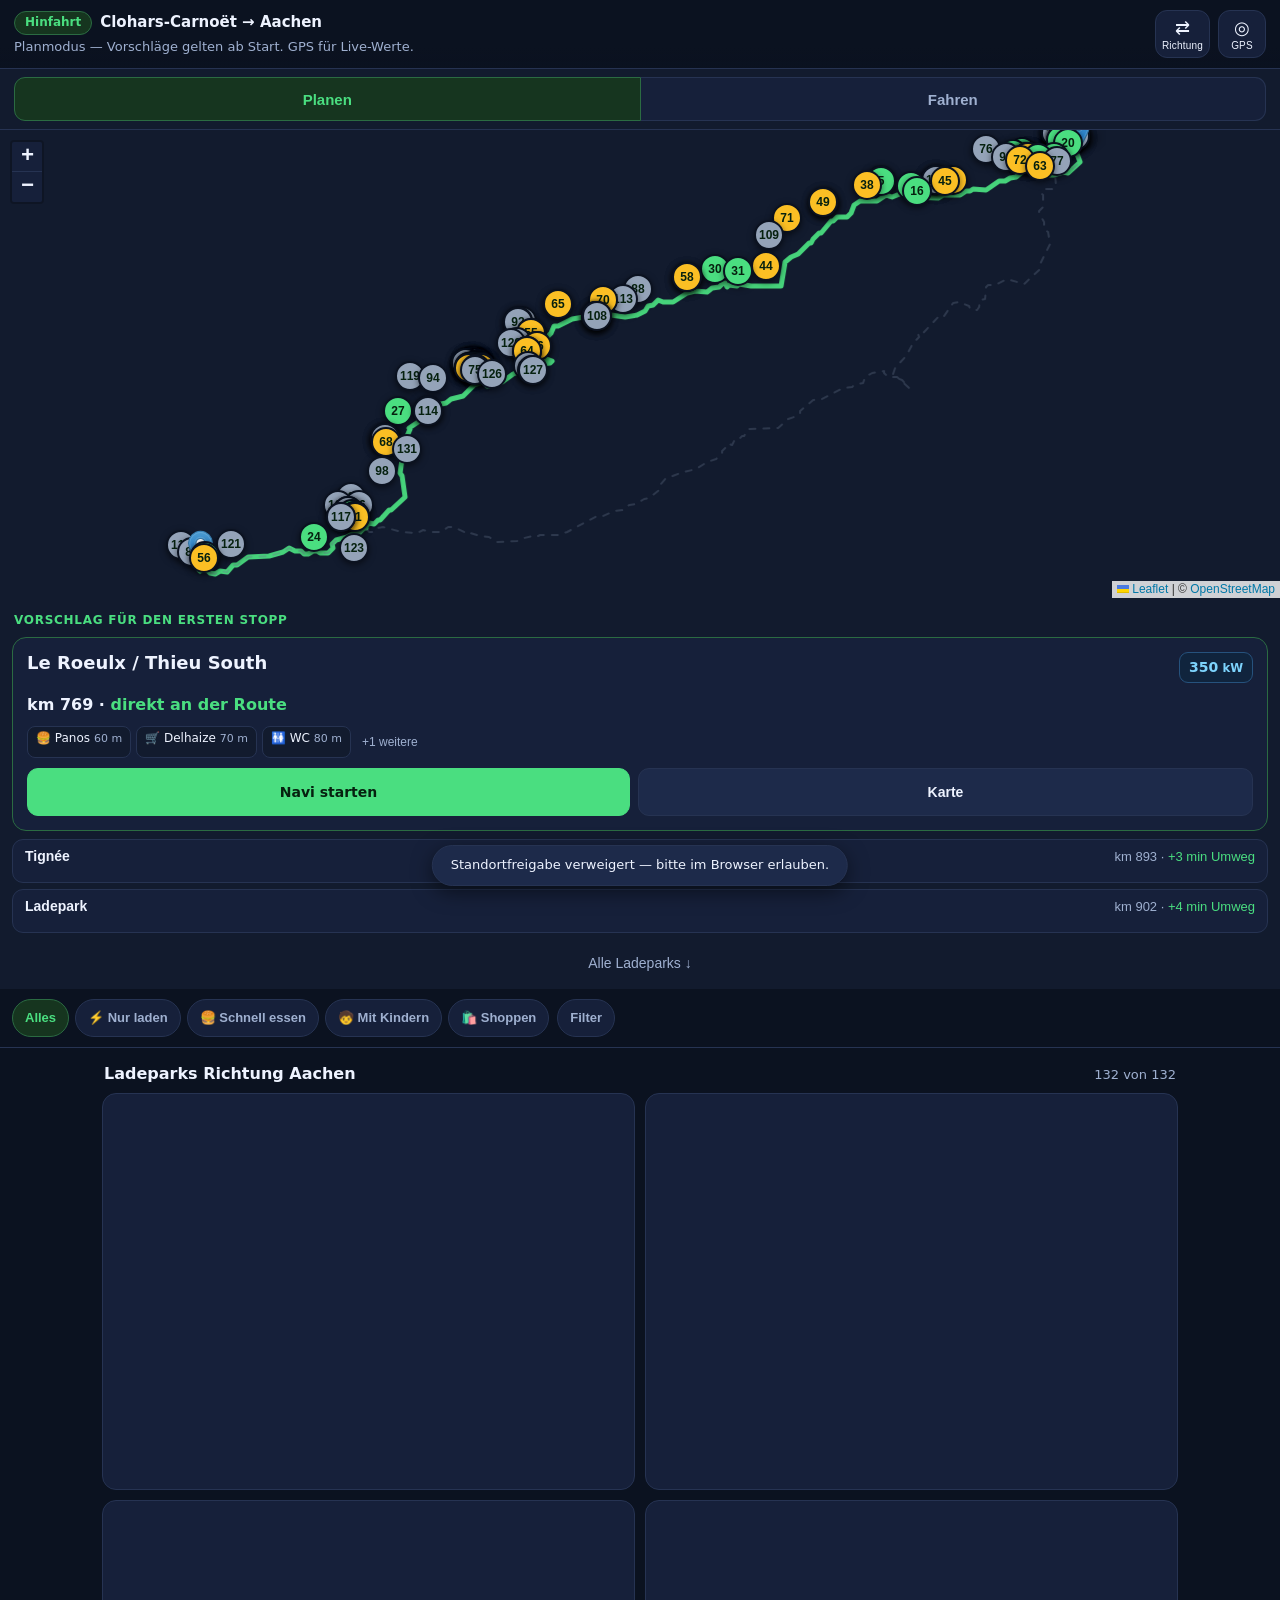
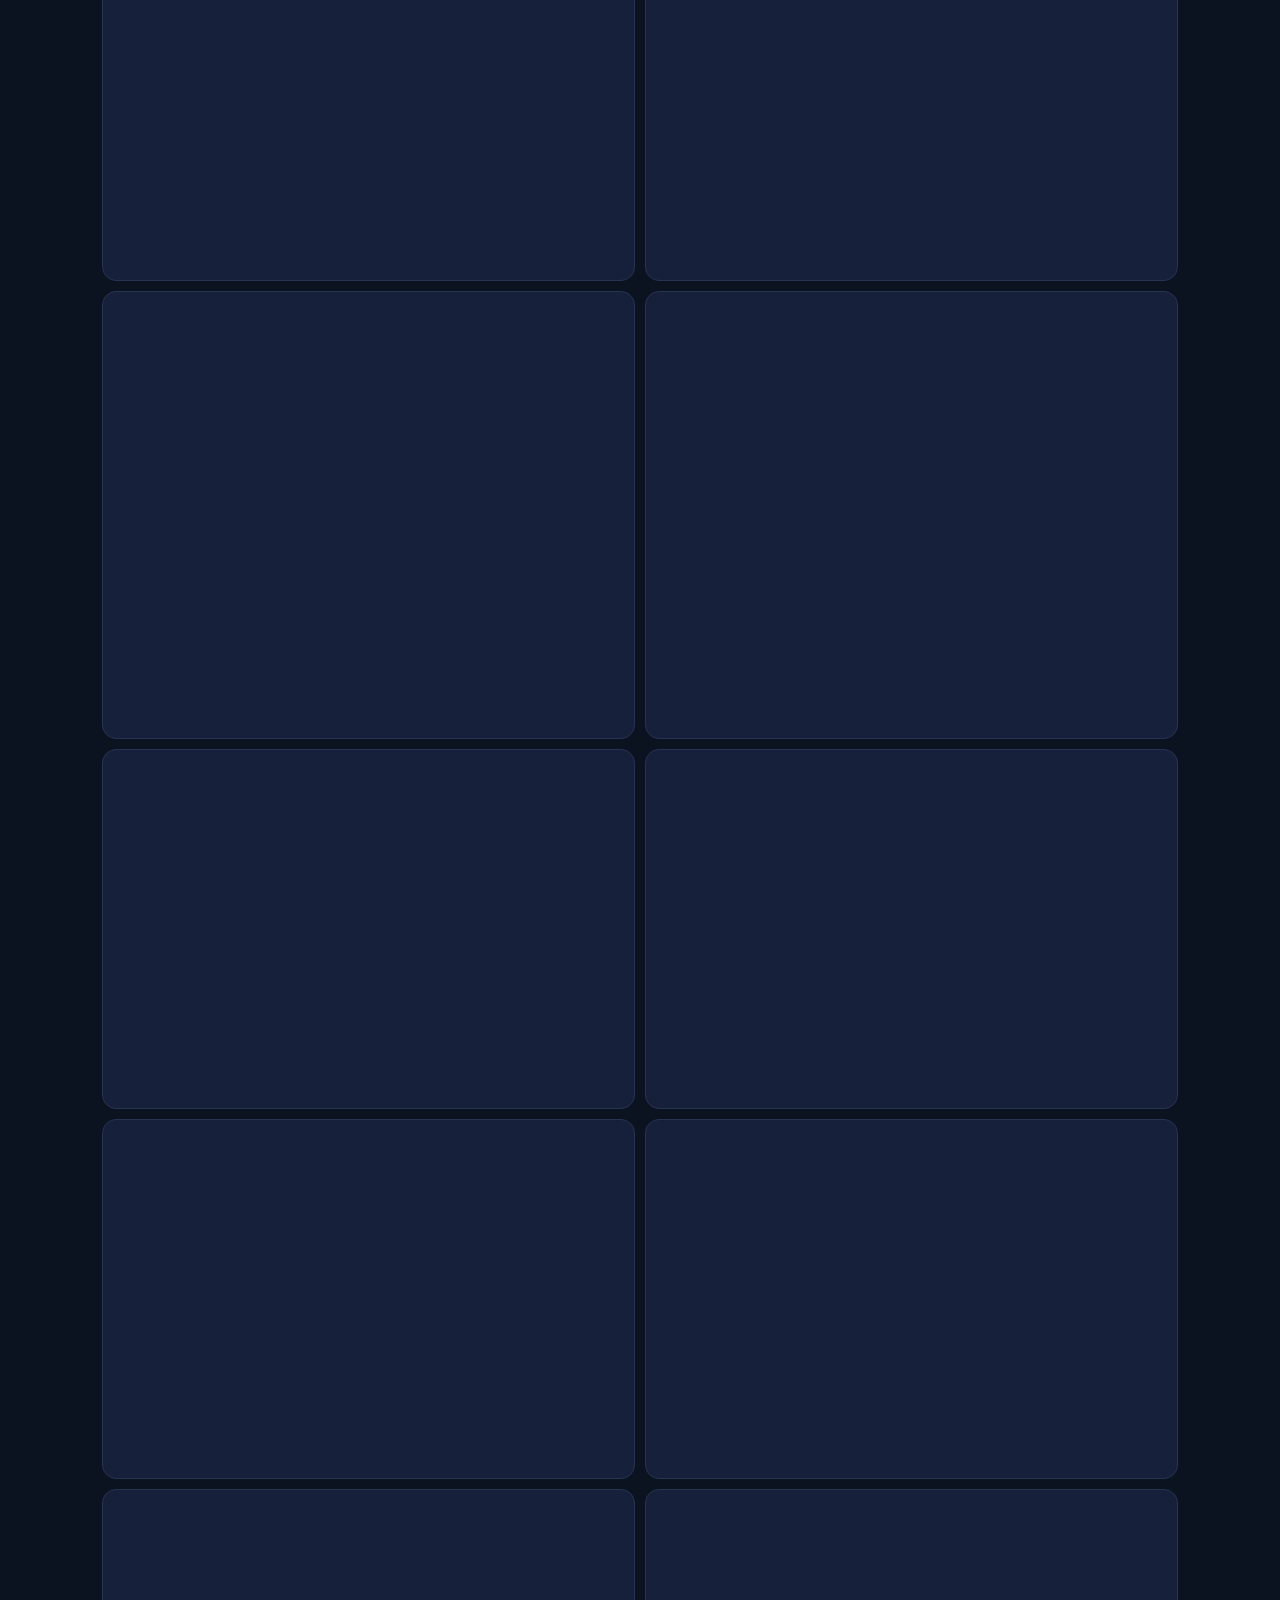
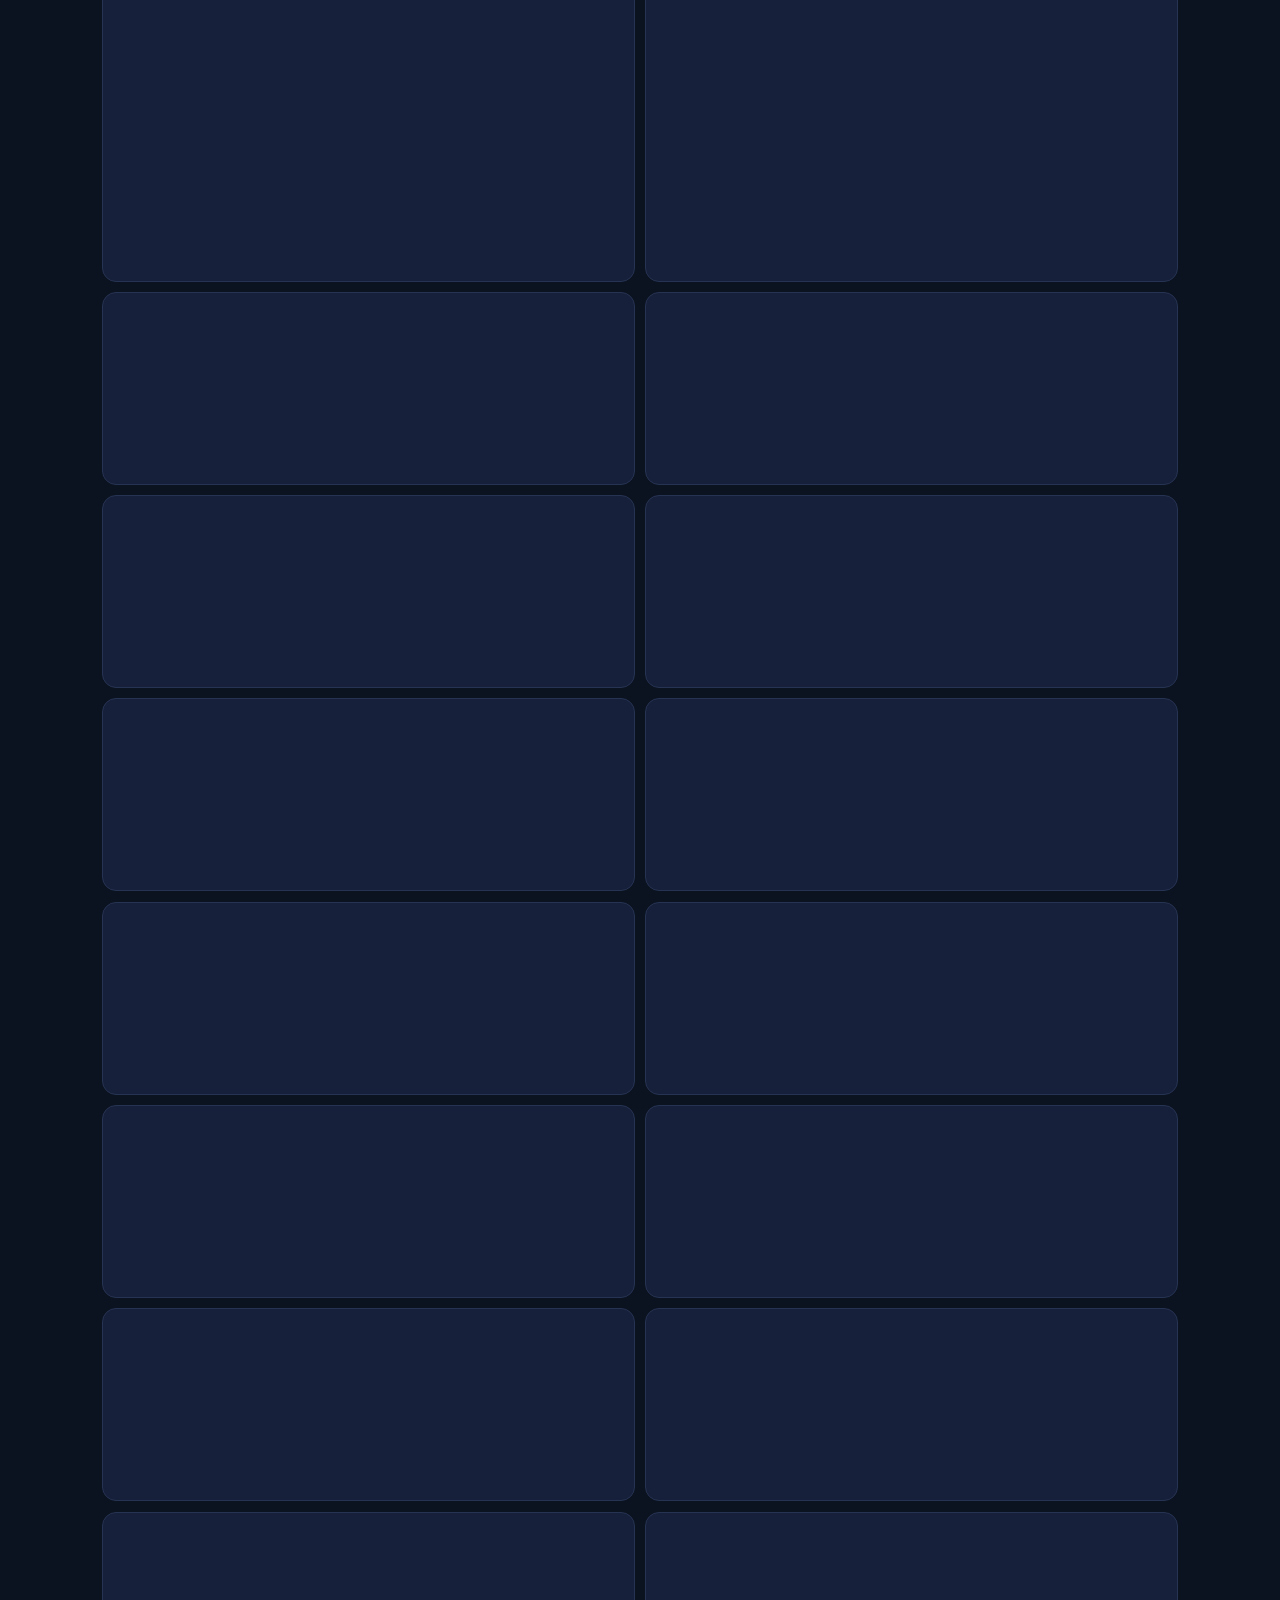
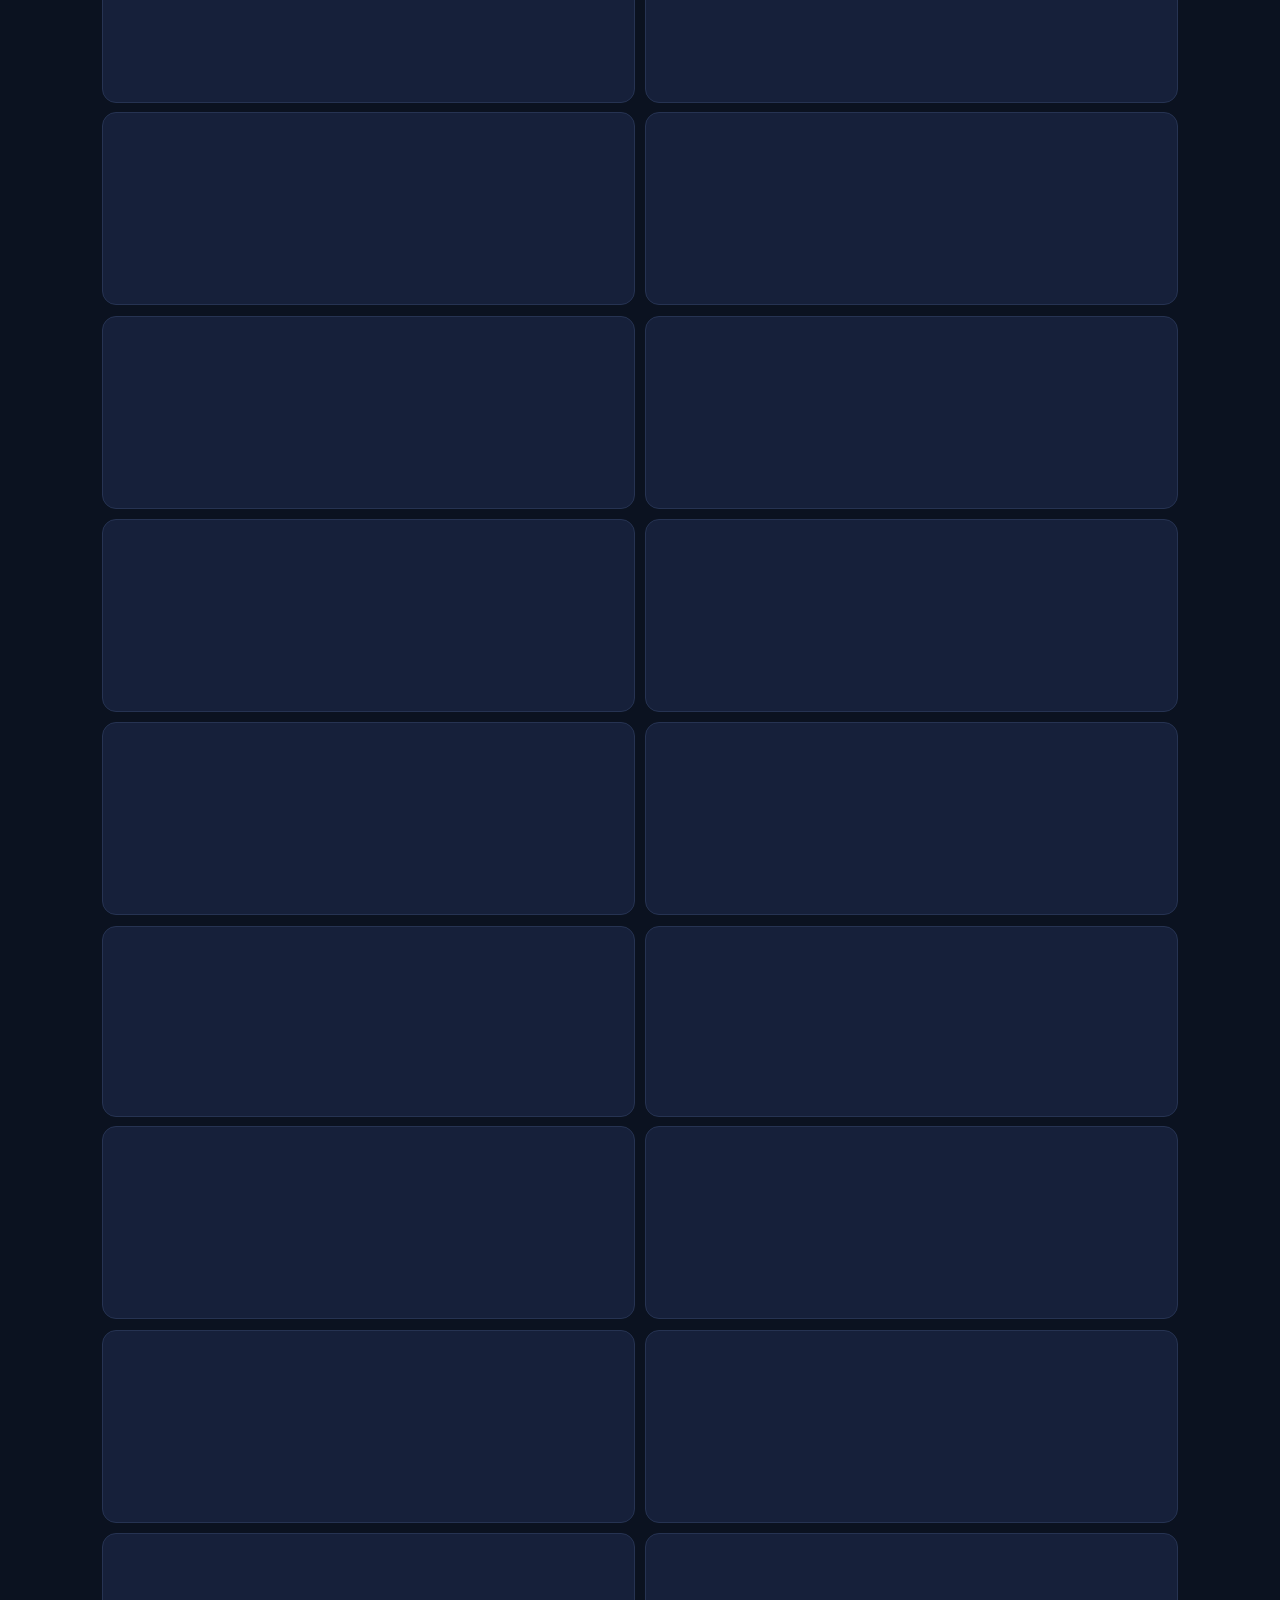
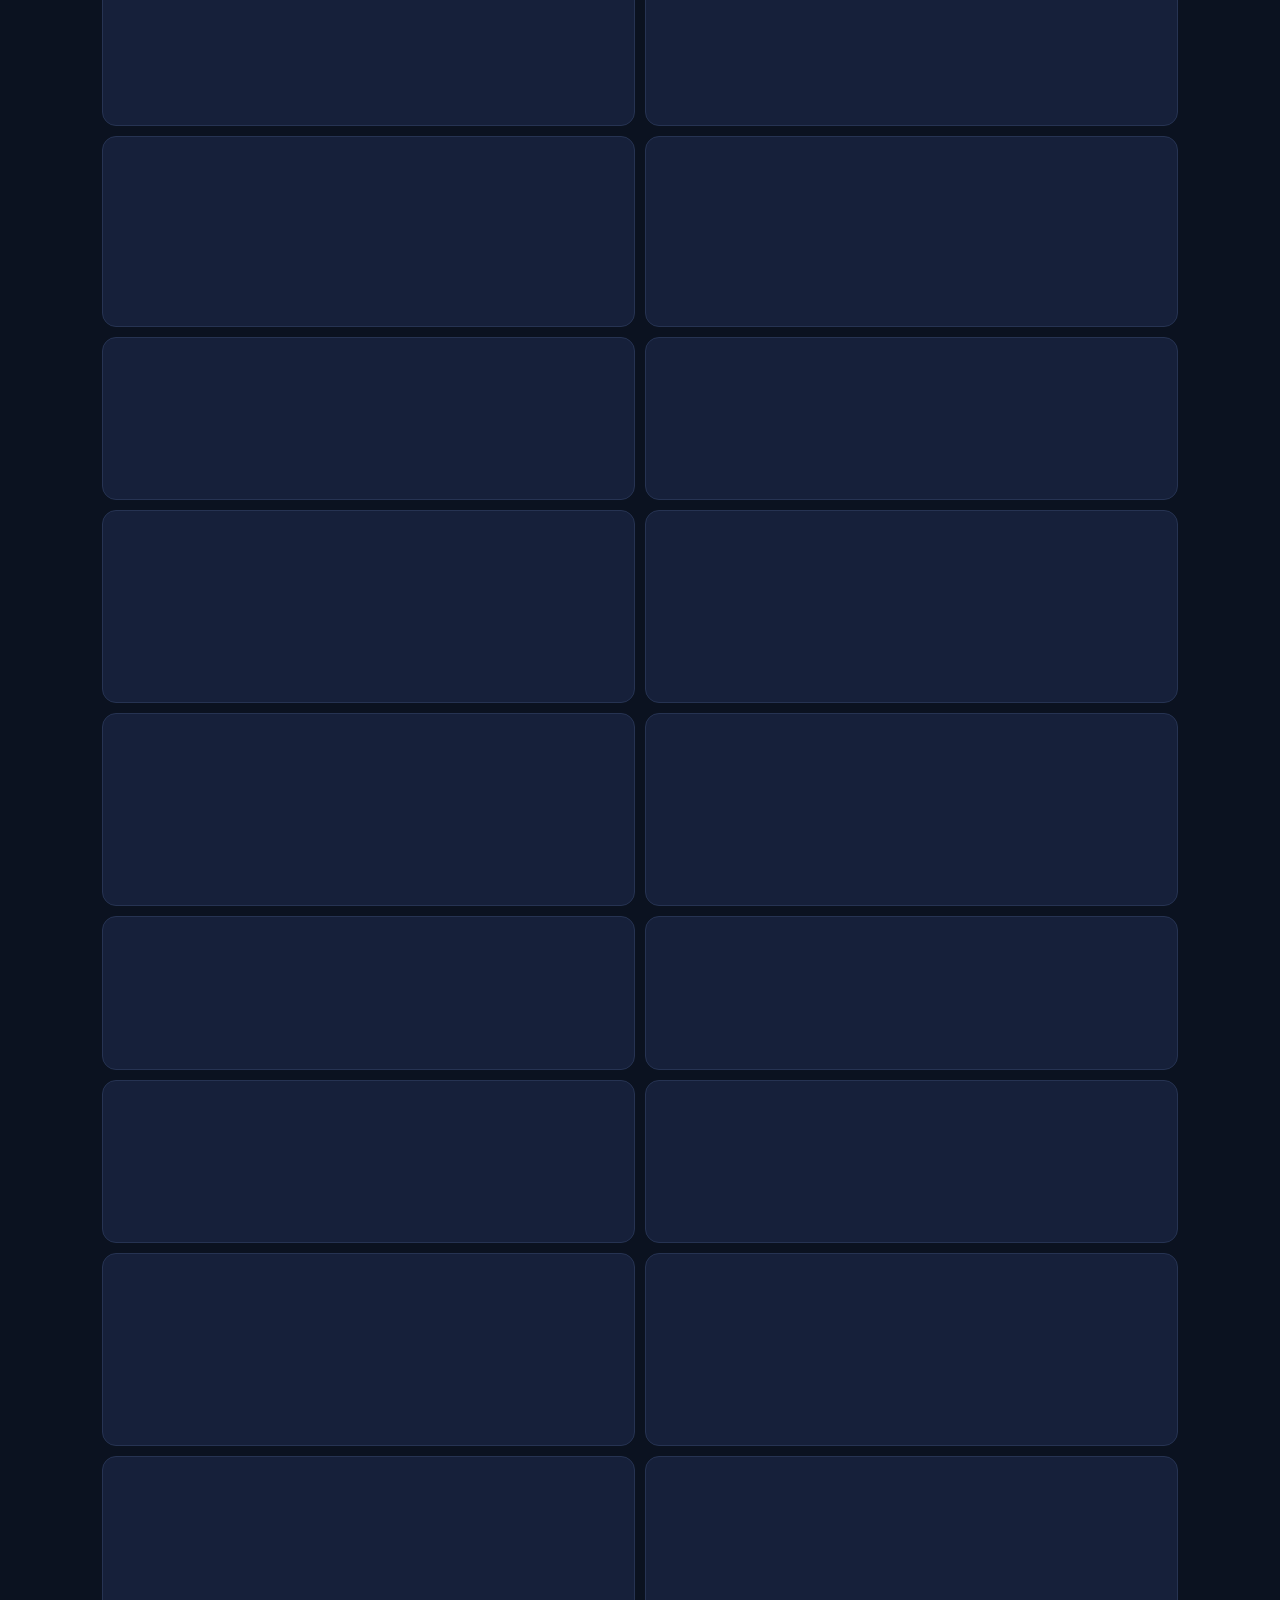
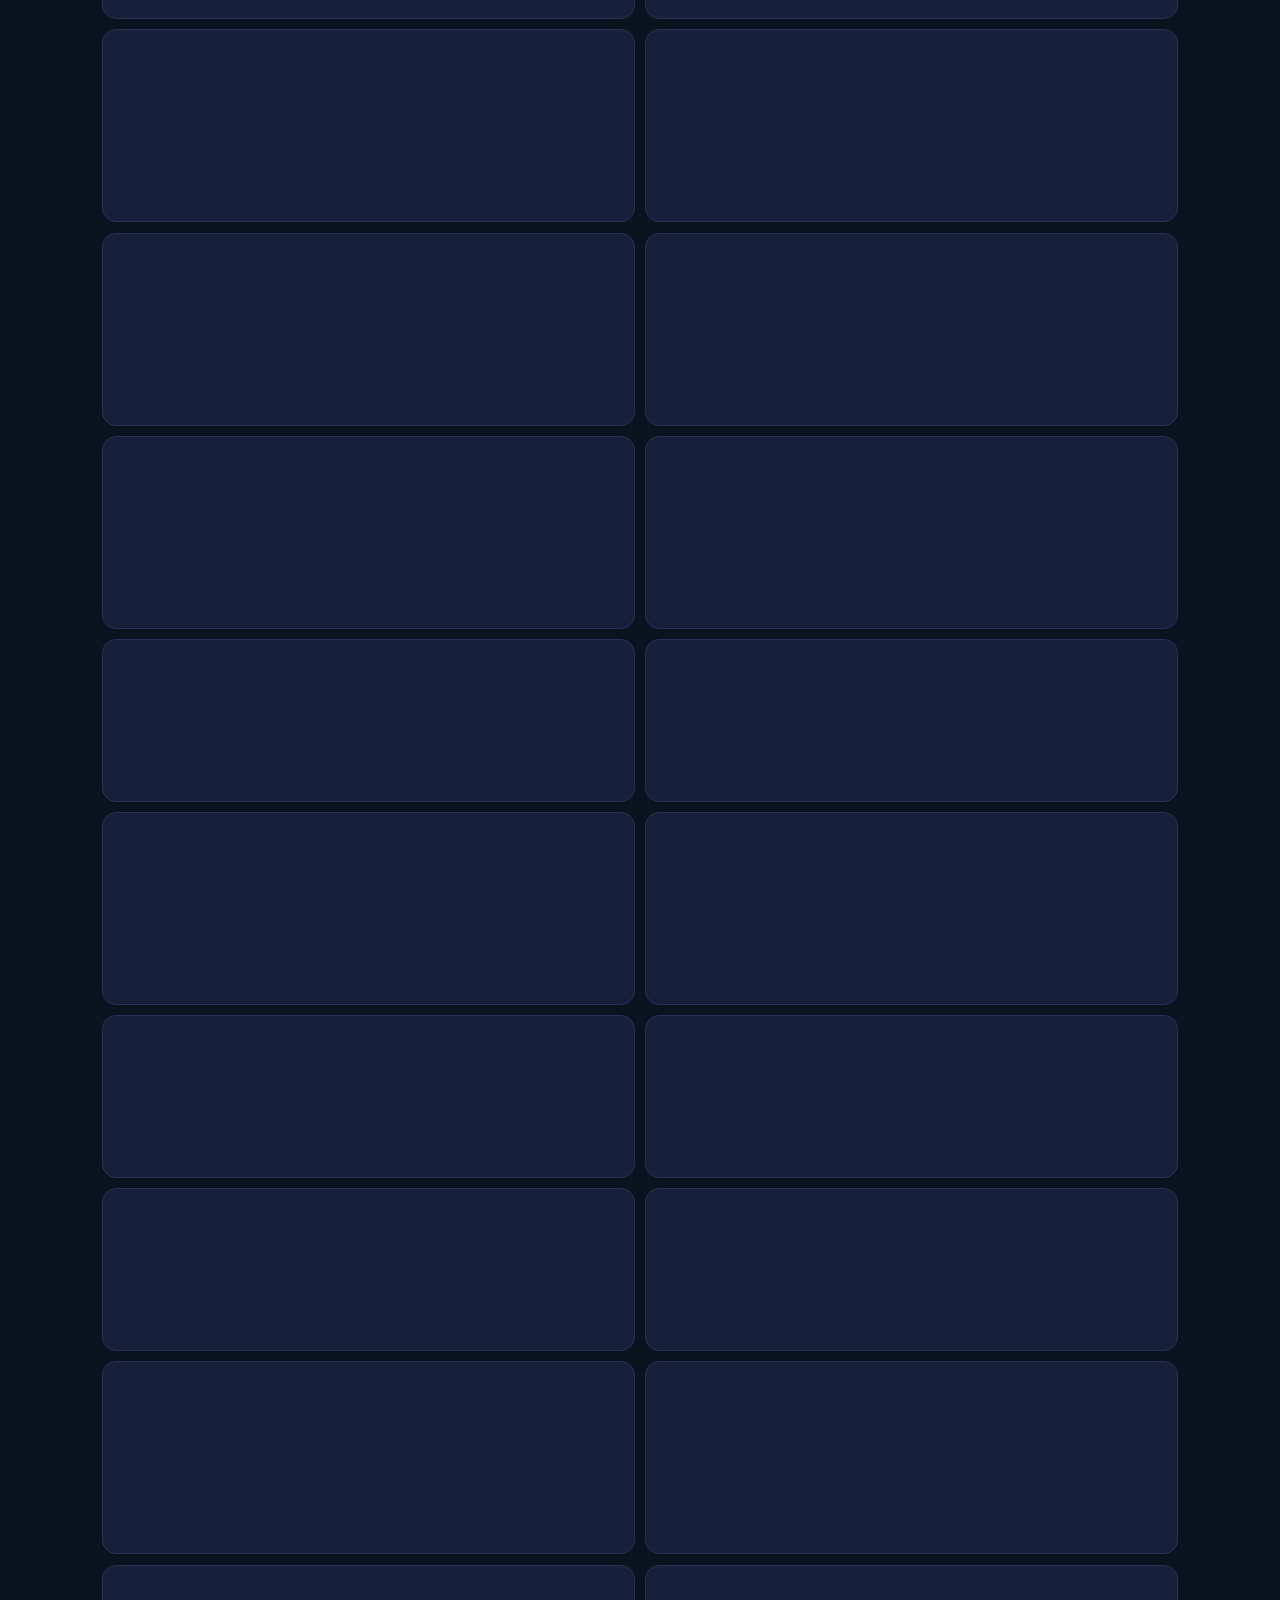
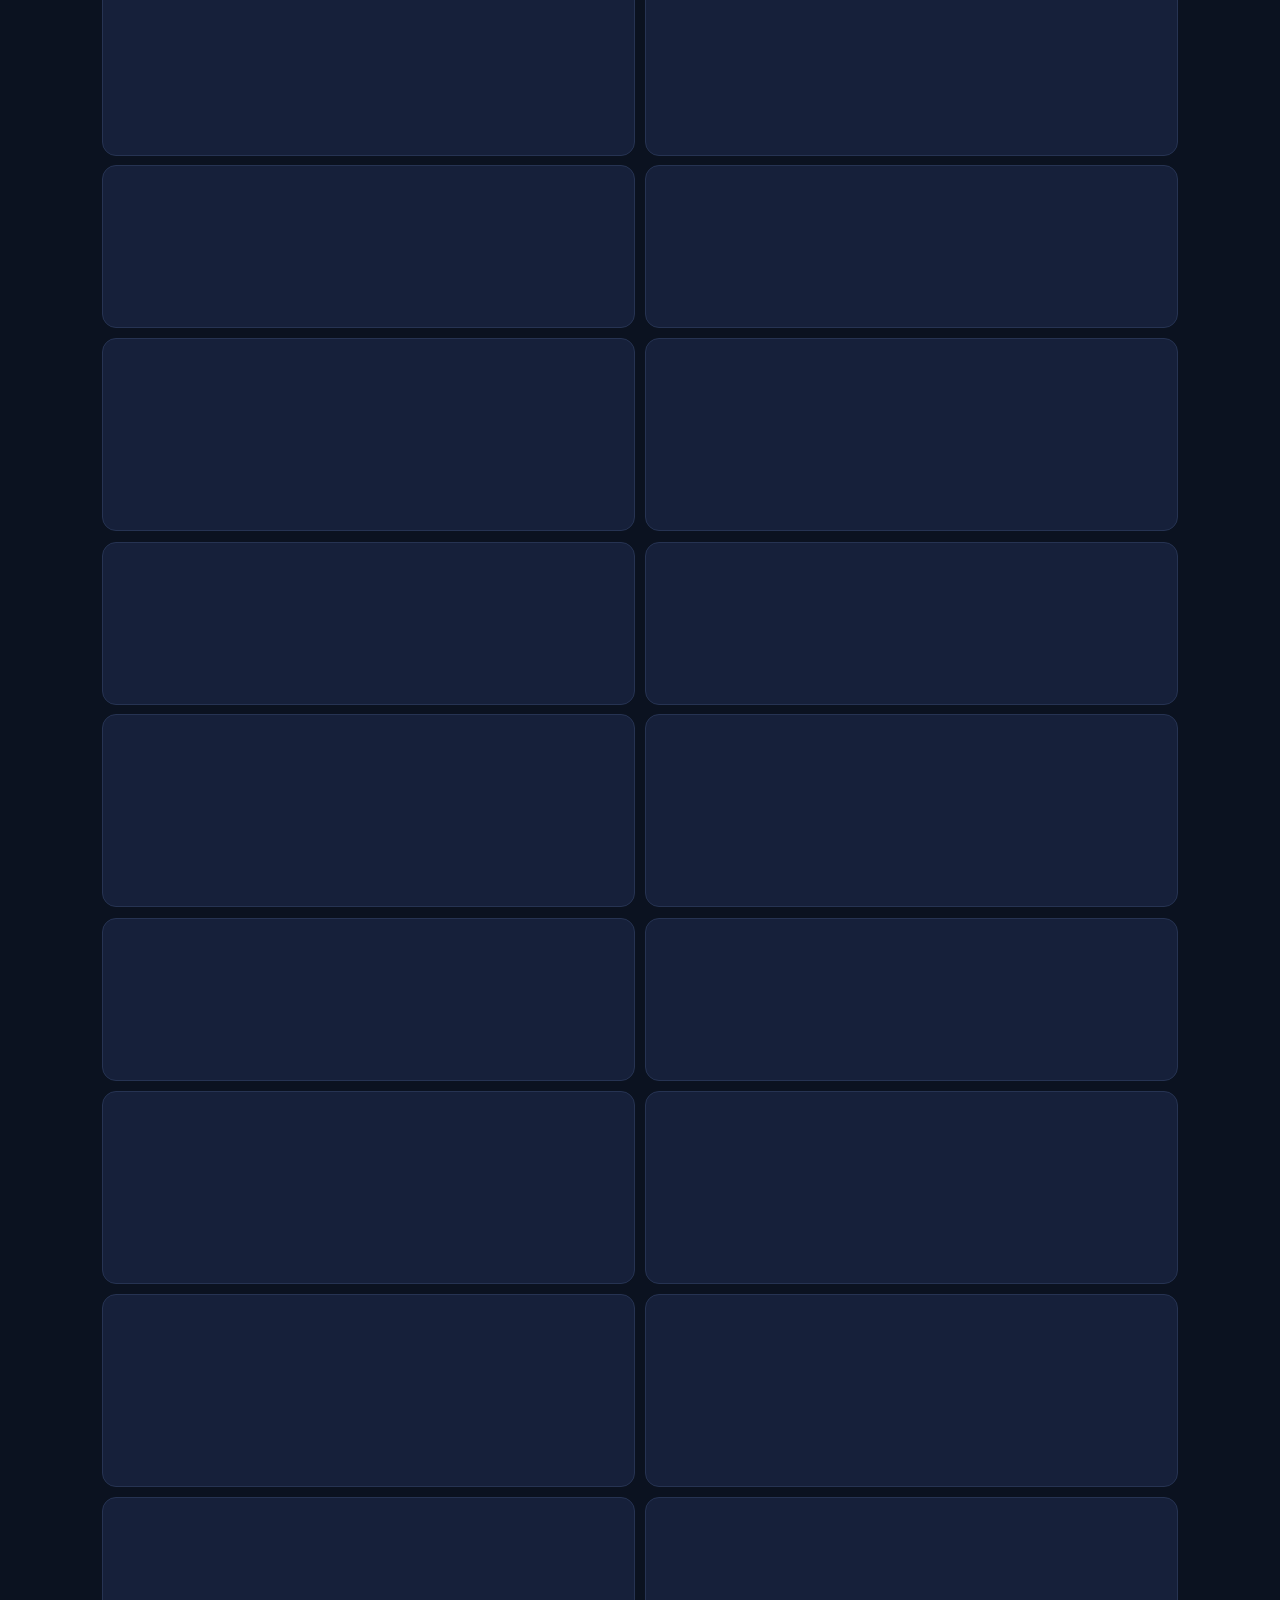
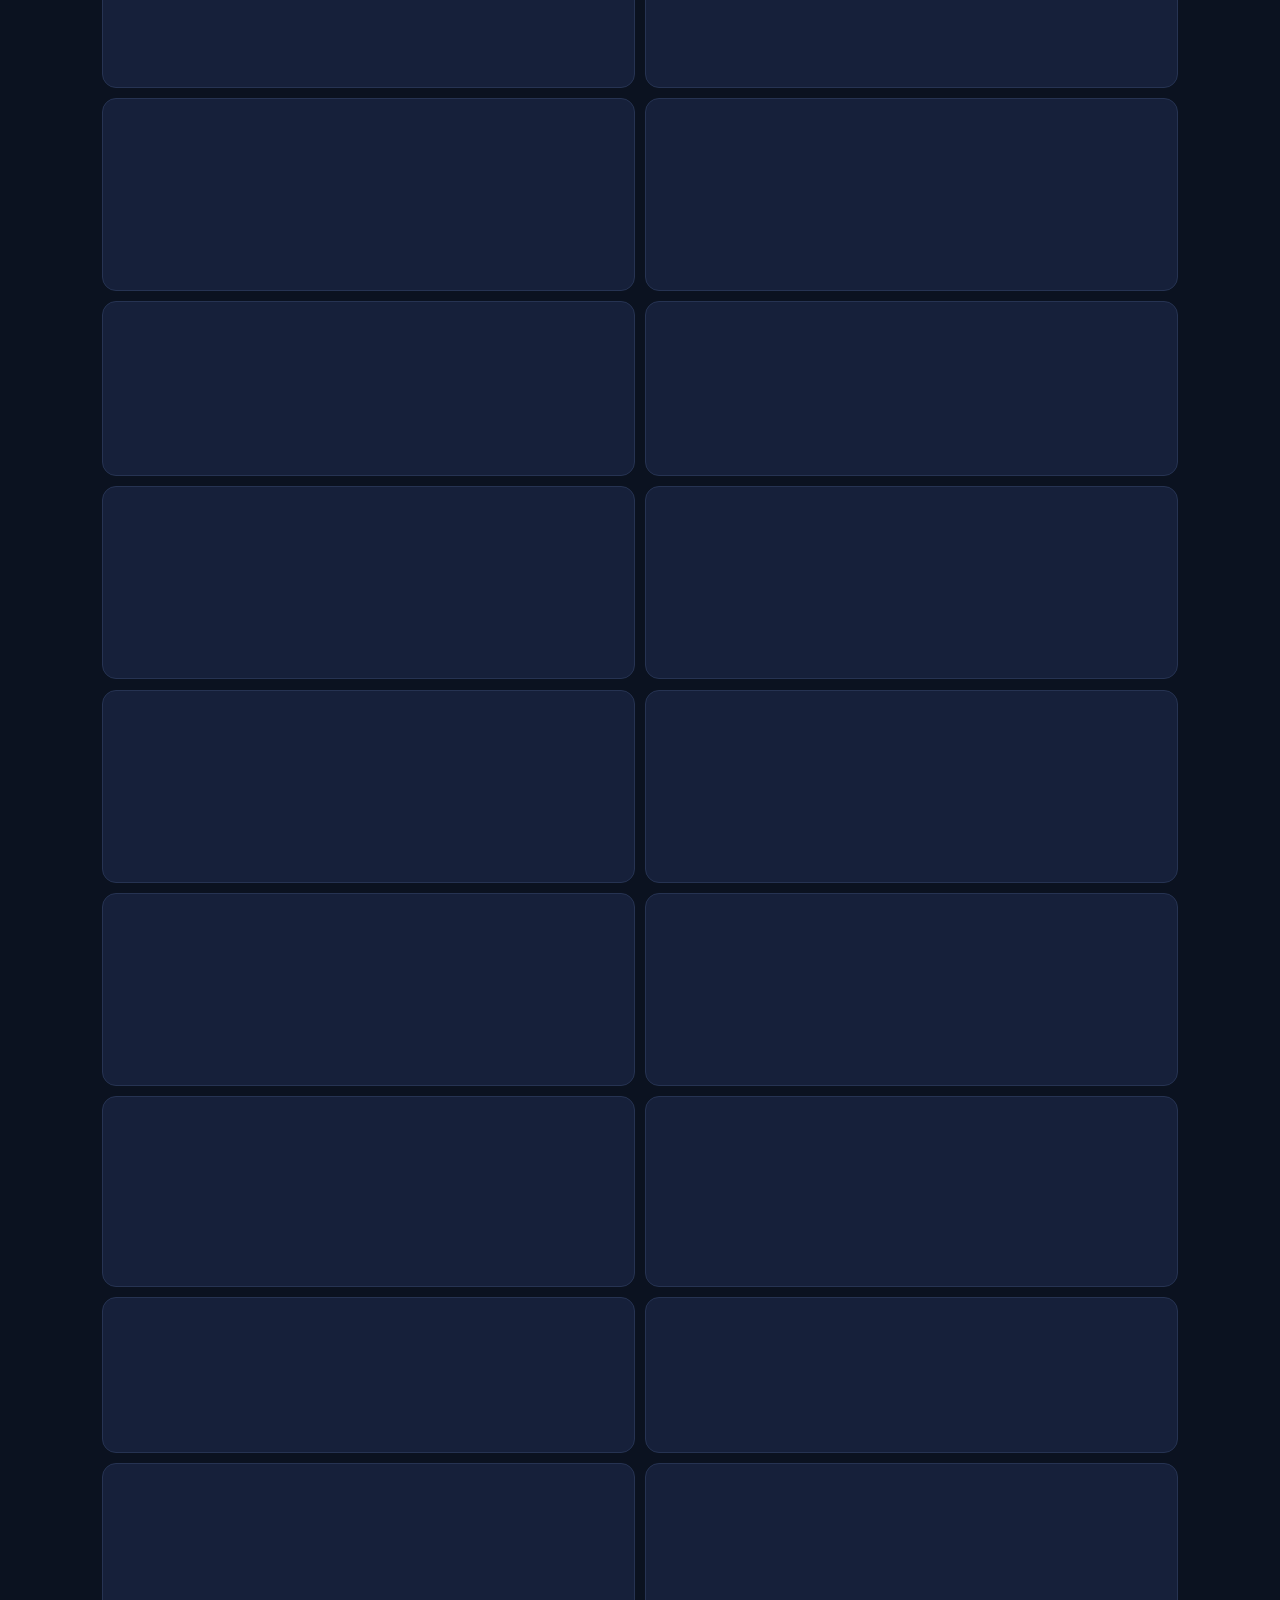
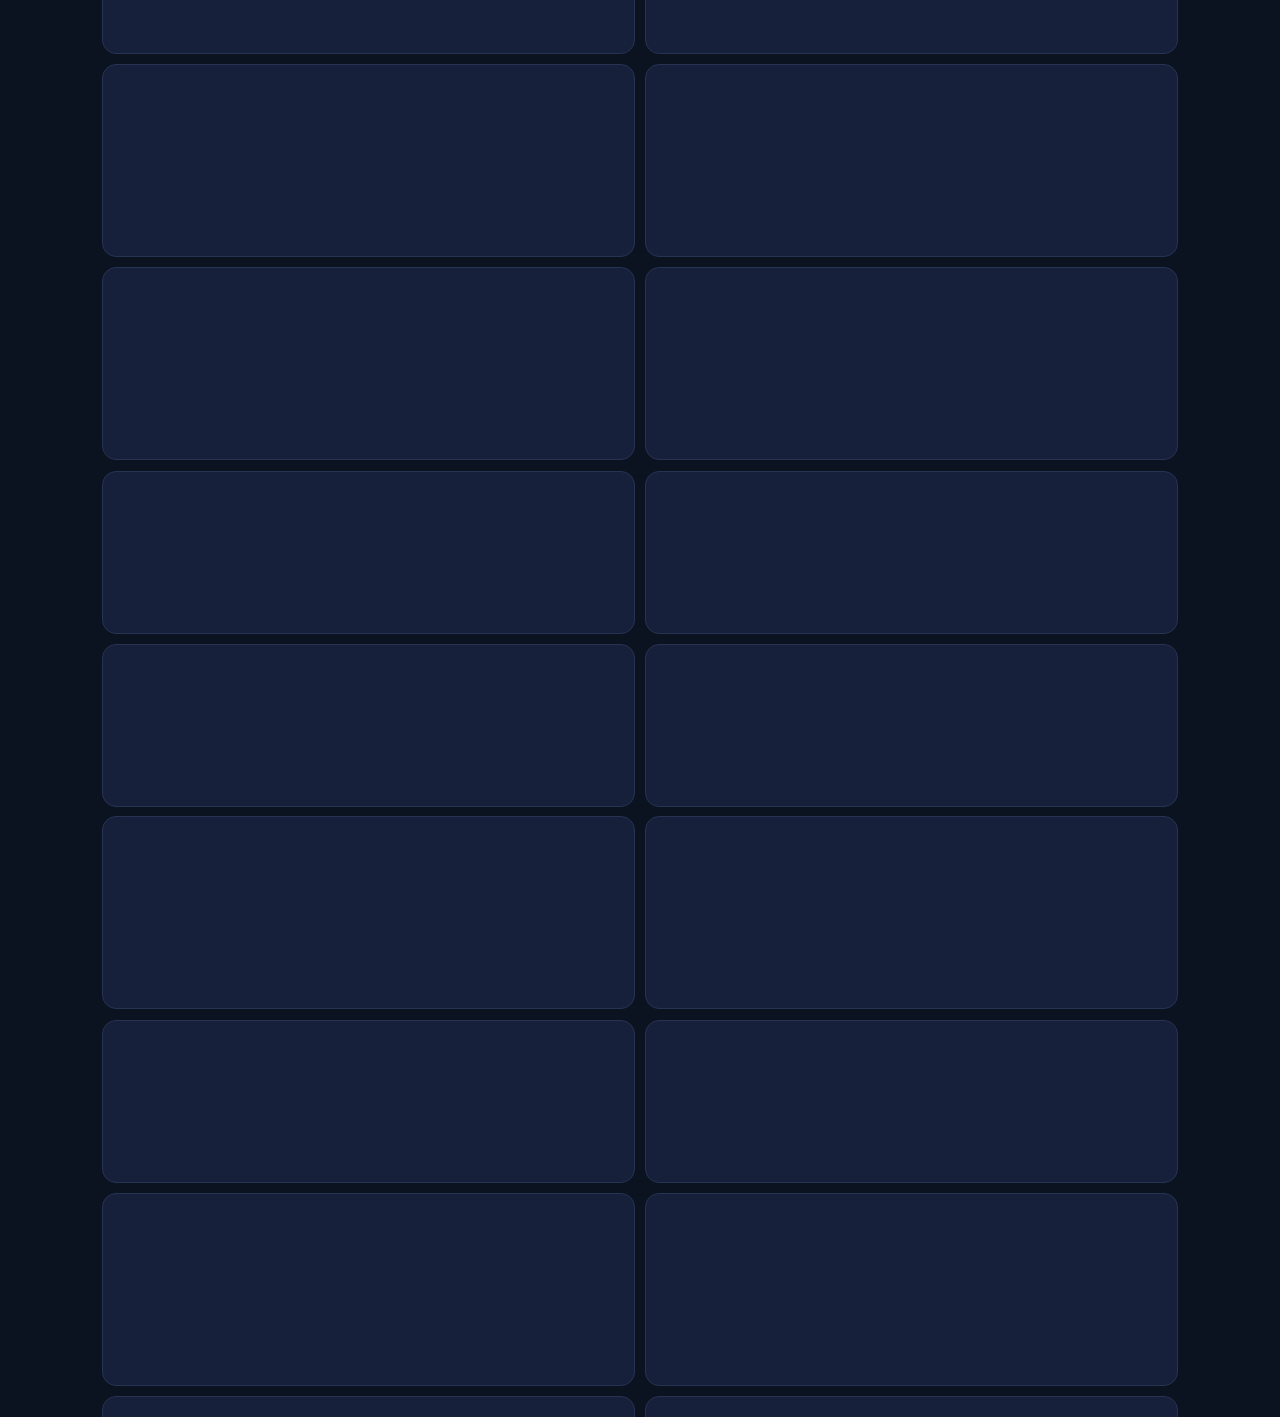
==== commit dbc8e1a0: "Vorschlags-UX, Presets, Profil-Scores und Marken-Erkennung Die App beantwortet jetzt die Frage "Wo h" ====
--- a/index.html
+++ b/index.html
@@ -4,7 +4,7 @@
 <meta charset="UTF-8">
 <meta name="viewport" content="width=device-width, initial-scale=1, viewport-fit=cover">
 <title>Ladeplaner Clohars-Carnoët → Aachen</title>
-<meta name="description" content="Schnellladesäulen ab 150 kW entlang der Nordroute über die Normandie — mit Umweg, Umgebung und Google-Maps-Navigation.">
+<meta name="description" content="Schnellladesäulen ab 150 kW entlang der Nordroute über die Normandie — mit Stopp-Vorschlägen, Umweg, Umgebung und Google-Maps-Navigation.">
 <meta name="theme-color" content="#0b1220">
 <link rel="manifest" href="manifest.webmanifest">
 <link rel="apple-touch-icon" href="icons/icon-192.png">
@@ -23,56 +23,48 @@
     <div class="trip-stats" id="trip-stats">Position wird ermittelt …</div>
   </div>
   <div class="topbar-actions">
-    <button type="button" id="btn-dir" class="icon-btn" title="Fahrtrichtung wechseln (Hin-/Rückfahrt)">
+    <button type="button" id="btn-dir" class="icon-btn" title="Fahrtrichtung wechseln (Hin-/Rückfahrt)" aria-label="Fahrtrichtung wechseln">
       <span aria-hidden="true">⇄</span><span class="icon-btn-label">Richtung</span>
     </button>
-    <button type="button" id="btn-locate" class="icon-btn" title="Eigene Position bestimmen">
+    <button type="button" id="btn-locate" class="icon-btn" title="Eigene Position bestimmen" aria-label="Eigene Position bestimmen">
       <span aria-hidden="true">◎</span><span class="icon-btn-label">GPS</span>
     </button>
   </div>
 </header>
 
+<div class="mode-row" role="tablist" aria-label="Modus">
+  <button type="button" id="mode-plan" class="mode-tab is-on" role="tab" aria-selected="true">Planen</button>
+  <button type="button" id="mode-fahrt" class="mode-tab" role="tab" aria-selected="false">Fahren</button>
+</div>
+
 <div id="map" role="region" aria-label="Karte mit Route und Ladesäulen"></div>
 
-<section class="filters" aria-label="Filter">
-  <div class="filter-row">
-    <div class="chipset" role="group" aria-label="Mindestleistung">
-      <button type="button" class="chip is-on" data-power="150">ab 150 kW</button>
-      <button type="button" class="chip" data-power="200">ab 200 kW</button>
-      <button type="button" class="chip" data-power="300">ab 300 kW</button>
-    </div>
-    <div class="chipset" role="group" aria-label="Maximaler Umweg">
-      <button type="button" class="chip" data-detour="5">≤ 5 min</button>
-      <button type="button" class="chip" data-detour="10">≤ 10 min</button>
-      <button type="button" class="chip is-on" data-detour="0">Umweg egal</button>
-    </div>
+<!-- Der Vorschlag: die Antwort auf "Wo halten wir?" -->
+<section id="hero" class="hero" aria-label="Stopp-Vorschlag" hidden></section>
+
+<!-- Eine sichtbare Filterzeile: Presets + Filterknopf. Der Rest wohnt im Sheet. -->
+<nav class="preset-row" aria-label="Filter">
+  <div class="preset-chips" id="preset-chips" role="radiogroup" aria-label="Stopp-Art">
+    <button type="button" class="chip is-on" data-preset="alles" role="radio" aria-checked="true">Alles</button>
+    <button type="button" class="chip" data-preset="laden" role="radio" aria-checked="false">⚡ Nur laden</button>
+    <button type="button" class="chip" data-preset="essen" role="radio" aria-checked="false">🍔 Schnell essen</button>
+    <button type="button" class="chip" data-preset="kinder" role="radio" aria-checked="false">🧒 Mit Kindern</button>
+    <button type="button" class="chip" data-preset="shoppen" role="radio" aria-checked="false">🛍️ Shoppen</button>
   </div>
-  <div class="filter-row">
-    <div class="chipset" role="group" aria-label="Umgebung">
-      <button type="button" class="chip" data-need="burger">🍔 Burger</button>
-      <button type="button" class="chip" data-need="mall">🛍️ Mall</button>
-      <button type="button" class="chip" data-need="shoes">👟 Schuhe</button>
-      <button type="button" class="chip" data-need="supermarket">🛒 Super&shy;markt</button>
-      <button type="button" class="chip" data-need="toilets">🚻 WC</button>
-    </div>
-    <div class="chipset" role="group" aria-label="Reihenfolge">
-      <button type="button" class="chip is-on" data-order="strecke">nach Strecke</button>
-      <button type="button" class="chip" data-order="score">nach Bewertung</button>
-    </div>
-    <label class="switch">
-      <input type="checkbox" id="only-ahead" checked>
-      <span>nur voraus</span>
-    </label>
-  </div>
-</section>
+  <button type="button" id="btn-filter" class="chip chip-filter" aria-haspopup="dialog">Filter</button>
+</nav>
 
 <main>
   <div class="list-head">
-    <h2 id="list-title">Ladesäulen</h2>
-    <span class="hint" id="list-count"></span>
+    <h2 id="list-title">Ladeparks</h2>
+    <span class="hint" id="list-count" aria-live="polite"></span>
   </div>
   <ol id="list" class="list"></ol>
-  <p id="empty" class="empty" hidden>Keine Ladesäule passt zu den Filtern. Nimm den Umweg-Filter zurück oder senke die Mindestleistung.</p>
+  <div id="empty" class="empty" hidden>
+    <p><strong>Keine Ladesäule passt zu den Filtern.</strong></p>
+    <p id="empty-why"></p>
+    <button type="button" id="empty-reset" class="btn">Filter zurücksetzen</button>
+  </div>
 </main>
 
 <footer class="foot">
@@ -80,6 +72,55 @@
   <p class="small">Ladesäulen &amp; Umgebung: OpenStreetMap (ODbL) · Routing: OSRM ·
      Leistungsangaben stammen aus OSM und können veraltet sein — vor der Fahrt gegenprüfen.</p>
 </footer>
+
+<!-- Filter-Sheet: alles Feineinstellbare, von unten -->
+<div id="sheet-backdrop" class="sheet-backdrop" hidden></div>
+<div id="filter-sheet" class="filter-sheet" role="dialog" aria-modal="true" aria-label="Filter" hidden>
+  <div class="sheet-grip" aria-hidden="true"></div>
+
+  <div class="sheet-section">
+    <h3>Mindestleistung</h3>
+    <div class="seg" role="radiogroup" aria-label="Mindestleistung">
+      <button type="button" class="seg-btn" data-power="150">150 kW</button>
+      <button type="button" class="seg-btn" data-power="200">200 kW</button>
+      <button type="button" class="seg-btn" data-power="300">300 kW</button>
+    </div>
+  </div>
+
+  <div class="sheet-section">
+    <h3>Maximaler Umweg</h3>
+    <div class="seg" role="radiogroup" aria-label="Maximaler Umweg">
+      <button type="button" class="seg-btn" data-detour="5">5 min</button>
+      <button type="button" class="seg-btn" data-detour="10">10 min</button>
+      <button type="button" class="seg-btn" data-detour="15">15 min</button>
+      <button type="button" class="seg-btn" data-detour="0">egal</button>
+    </div>
+  </div>
+
+  <div class="sheet-section">
+    <h3>Das muss es geben <span class="hint">(eins reicht)</span></h3>
+    <div class="chipset" id="need-chips"></div>
+  </div>
+
+  <div class="sheet-section">
+    <h3>Reihenfolge</h3>
+    <div class="seg" role="radiogroup" aria-label="Reihenfolge">
+      <button type="button" class="seg-btn" data-order="strecke">nach Strecke</button>
+      <button type="button" class="seg-btn" data-order="score">nach Bewertung</button>
+    </div>
+    <label class="switch">
+      <input type="checkbox" id="only-ahead" checked>
+      <span>nur Ladeparks voraus zeigen</span>
+    </label>
+  </div>
+
+  <div class="sheet-footer">
+    <button type="button" id="sheet-reset" class="btn">Zurücksetzen</button>
+    <button type="button" id="sheet-apply" class="btn btn-nav">Anzeigen</button>
+  </div>
+</div>
+
+<button type="button" id="fab-top" class="fab" hidden aria-label="Nach oben zum Vorschlag">↑</button>
 
 <div id="sheet" class="sheet" hidden aria-live="polite"></div>
 
--- a/css/app.css
+++ b/css/app.css
@@ -22,7 +22,6 @@
 
 html, body {
   margin: 0;
-  overflow-x: hidden;
   background: var(--bg);
   color: var(--fg);
   font: 16px/1.45 system-ui, -apple-system, "Segoe UI", Roboto, sans-serif;
@@ -33,8 +32,7 @@
 /* ---------------------------------------------------------- Kopfzeile */
 
 .topbar {
-  position: sticky;
-  top: 0;
+  position: relative;
   z-index: 900;
   display: flex;
   gap: 12px;
@@ -266,11 +264,10 @@
 
 .card-sub {
   color: var(--fg-dim);
-  font-size: 12.5px;
+  font-size: 13px;
   margin-top: 2px;
-  white-space: nowrap;
-  overflow: hidden;
-  text-overflow: ellipsis;
+  line-height: 1.4;
+  font-variant-numeric: tabular-nums;
 }
 
 .kw {
@@ -420,3 +417,329 @@
 .rank.score-mid { background: var(--warn); color: #3a2a02; }
 .rank.score-low { background: #475569; color: var(--fg); }
 .chip:disabled { opacity: .4; cursor: not-allowed; }
+
+/* ============================================================ UX-Umbau */
+
+/* Modus-Umschalter: Planen (Küchentisch) vs. Fahren (unterwegs) */
+.mode-row {
+  display: flex;
+  gap: 0;
+  padding: 8px 14px;
+  background: var(--bg-soft);
+  border-bottom: 1px solid var(--line);
+}
+
+.mode-tab {
+  flex: 1;
+  min-height: 44px;
+  border: 1px solid var(--line);
+  background: var(--card);
+  color: var(--fg-dim);
+  font-size: 15px;
+  font-weight: 600;
+  cursor: pointer;
+}
+
+.mode-tab:first-child { border-radius: 11px 0 0 11px; }
+.mode-tab:last-child { border-radius: 0 11px 11px 0; border-left: none; }
+.mode-tab.is-on { background: var(--accent-dim); color: var(--accent); border-color: #2b6b42; }
+
+/* Hero: der Vorschlag, der die Frage "Wo halten wir?" beantwortet */
+.hero {
+  padding: 14px 12px 4px;
+  background: var(--bg-soft);
+}
+
+.hero-label {
+  margin: 0 2px 8px;
+  font-size: 12px;
+  font-weight: 700;
+  letter-spacing: .06em;
+  text-transform: uppercase;
+  color: var(--accent);
+}
+
+.hero-card {
+  background: var(--card);
+  border: 1px solid #2b6b42;
+  border-radius: var(--radius);
+  padding: 14px;
+  display: grid;
+  grid-template-columns: minmax(0, 1fr);
+  gap: 10px;
+}
+
+.hero-head {
+  display: flex;
+  align-items: flex-start;
+  justify-content: space-between;
+  gap: 10px;
+}
+
+.hero-head h3 { margin: 0; font-size: 18px; line-height: 1.25; }
+
+.hero-primary {
+  margin: 0;
+  font-size: 16px;
+  font-weight: 700;
+  font-variant-numeric: tabular-nums;
+}
+
+.hero-alts { display: grid; gap: 6px; margin-top: 8px; }
+
+.hero-alt {
+  display: flex;
+  justify-content: space-between;
+  gap: 10px;
+  align-items: baseline;
+  min-height: 44px;
+  padding: 8px 12px;
+  background: var(--card);
+  border: 1px solid var(--line);
+  border-radius: 11px;
+  color: var(--fg);
+  font-size: 14px;
+  cursor: pointer;
+  text-align: left;
+}
+
+.hero-alt-name { font-weight: 600; overflow: hidden; text-overflow: ellipsis; white-space: nowrap; }
+.hero-alt-meta { flex: none; color: var(--fg-dim); font-size: 13px; font-variant-numeric: tabular-nums; }
+
+.hero-all {
+  display: block;
+  width: 100%;
+  min-height: 44px;
+  margin-top: 8px;
+  background: none;
+  border: none;
+  color: var(--fg-dim);
+  font-size: 14px;
+  cursor: pointer;
+}
+
+/* Eine Filterzeile: Presets scrollbar, Filterknopf rechts angepinnt */
+.preset-row {
+  position: sticky;
+  top: 0;
+  z-index: 800;
+  display: flex;
+  gap: 8px;
+  align-items: center;
+  padding: 10px 12px;
+  background: var(--bg);
+  border-bottom: 1px solid var(--line);
+}
+
+.preset-chips {
+  display: flex;
+  gap: 6px;
+  overflow-x: auto;
+  scrollbar-width: none;
+  -webkit-overflow-scrolling: touch;
+}
+
+.preset-chips::-webkit-scrollbar { display: none; }
+
+.chip-filter { flex: none; }
+.chip-filter.is-on { background: #10243d; border-color: #26527d; color: #7dd3fc; }
+
+/* "angepasst"-Punkt am aktiven Preset */
+.chip.is-tuned::after {
+  content: "";
+  display: inline-block;
+  width: 7px;
+  height: 7px;
+  margin-left: 6px;
+  border-radius: 50%;
+  background: var(--warn);
+  vertical-align: middle;
+}
+
+/* Stern zum Merken */
+.star {
+  flex: none;
+  width: 44px;
+  height: 44px;
+  margin: -6px -6px 0 0;
+  background: none;
+  border: none;
+  color: var(--fg-dim);
+  font-size: 22px;
+  cursor: pointer;
+}
+
+.star.is-on { color: var(--warn); }
+
+/* Badges am Ladepark */
+.tag {
+  align-self: center;
+  background: var(--bg-soft);
+  border: 1px solid var(--line);
+  border-radius: 7px;
+  padding: 2px 7px;
+  font-size: 11.5px;
+  color: var(--fg-dim);
+}
+
+.tag-rast { color: var(--accent); border-color: #2b6b42; }
+
+/* POI-Chip: Sonntag-zu-Warnung */
+.poi small { color: var(--fg-dim); font-size: 11px; }
+.poi-zu { border-color: #7c3f3f; }
+.poi-zu small { color: var(--bad); }
+
+button.poi-more {
+  background: none;
+  border: none;
+  cursor: pointer;
+  min-height: 32px;
+}
+
+/* Aufgeklappte Details */
+.card-details {
+  border-top: 1px solid var(--line);
+  padding-top: 9px;
+  display: grid;
+  gap: 8px;
+}
+
+.det-meta { margin: 0; color: var(--fg-dim); font-size: 12.5px; line-height: 1.5; }
+.det-group { display: flex; flex-wrap: wrap; gap: 5px; align-items: center; }
+.det-cat { font-size: 12px; color: var(--fg-dim); margin-right: 3px; min-width: 110px; }
+
+/* -------------------------------------------------------- Filter-Sheet */
+
+.sheet-backdrop {
+  position: fixed;
+  inset: 0;
+  z-index: 1100;
+  background: rgba(4, 8, 16, .6);
+}
+
+.filter-sheet {
+  position: fixed;
+  left: 0;
+  right: 0;
+  bottom: 0;
+  z-index: 1200;
+  max-height: 82vh;
+  overflow-y: auto;
+  background: var(--bg-soft);
+  border-top: 1px solid var(--line);
+  border-radius: 18px 18px 0 0;
+  padding: 8px 16px calc(12px + env(safe-area-inset-bottom));
+}
+
+.sheet-grip {
+  width: 42px;
+  height: 4px;
+  margin: 4px auto 10px;
+  border-radius: 999px;
+  background: var(--line);
+}
+
+.sheet-section { padding: 10px 0; border-bottom: 1px solid var(--line); }
+.sheet-section:last-of-type { border-bottom: none; }
+.sheet-section h3 { margin: 0 0 8px; font-size: 13px; color: var(--fg-dim); font-weight: 600; }
+
+/* Segmented Control */
+.seg { display: flex; }
+
+.seg-btn {
+  flex: 1;
+  min-height: 44px;
+  border: 1px solid var(--line);
+  border-left: none;
+  background: var(--card);
+  color: var(--fg-dim);
+  font-size: 14px;
+  font-weight: 600;
+  cursor: pointer;
+}
+
+.seg-btn:first-child { border-left: 1px solid var(--line); border-radius: 10px 0 0 10px; }
+.seg-btn:last-child { border-radius: 0 10px 10px 0; }
+.seg-btn.is-on { background: var(--accent-dim); color: var(--accent); border-color: #2b6b42; }
+
+.sheet-footer {
+  display: flex;
+  gap: 10px;
+  padding-top: 12px;
+  position: sticky;
+  bottom: 0;
+  background: var(--bg-soft);
+}
+
+body.sheet-open { overflow: hidden; }
+
+/* ---------------------------------------------------------- Fahrmodus */
+
+/* Unterwegs: Karte klein, Schrift größer, Ziele größer. */
+body.mode-fahrt #map { height: 26vh; min-height: 170px; }
+body.mode-fahrt .card-sub { font-size: 15px; }
+body.mode-fahrt .hero-primary { font-size: 18px; }
+body.mode-fahrt .btn { min-height: 52px; font-size: 15px; }
+body.mode-fahrt .foot { display: none; }
+
+/* Leerzustand mit Ausweg */
+.empty { display: grid; gap: 8px; justify-items: center; }
+.empty .btn { max-width: 260px; }
+
+/* ------------------------------------------------- Scrollen der Liste */
+
+/* Abschnittsköpfe: bleiben beim Scrollen unter der Filterzeile kleben
+   (iOS-Gruppenlisten / Material Sticky Headers). */
+.list-section {
+  position: sticky;
+  top: 58px;                    /* Höhe der Preset-Zeile */
+  z-index: 700;
+  display: flex;
+  align-items: baseline;
+  gap: 8px;
+  margin: 6px -12px 0;
+  padding: 8px 14px 6px;
+  background: linear-gradient(180deg, var(--bg) 82%, rgba(11, 18, 32, 0));
+  list-style: none;
+}
+
+.list-section span {
+  font-size: 13px;
+  font-weight: 700;
+  letter-spacing: .05em;
+  text-transform: uppercase;
+  color: var(--fg-dim);
+}
+
+.list-section small {
+  font-size: 11px;
+  color: var(--fg-dim);
+  opacity: .7;
+  white-space: nowrap;
+  overflow: hidden;
+  text-overflow: ellipsis;
+}
+
+/* Karten erst rendern, wenn sie in Sichtweite kommen — bei 132 Einträgen
+   der Unterschied zwischen zähem und butterweichem Scrollen. */
+.card {
+  content-visibility: auto;
+  contain-intrinsic-size: auto 190px;
+}
+
+/* Nach-oben-Knopf (Material FAB), erscheint erst tief in der Liste */
+.fab {
+  position: fixed;
+  right: 14px;
+  bottom: calc(18px + env(safe-area-inset-bottom));
+  z-index: 950;
+  width: 52px;
+  height: 52px;
+  border-radius: 50%;
+  border: 1px solid var(--line);
+  background: var(--card-hi);
+  color: var(--fg);
+  font-size: 22px;
+  cursor: pointer;
+  box-shadow: 0 6px 18px rgba(0, 0, 0, .45);
+}
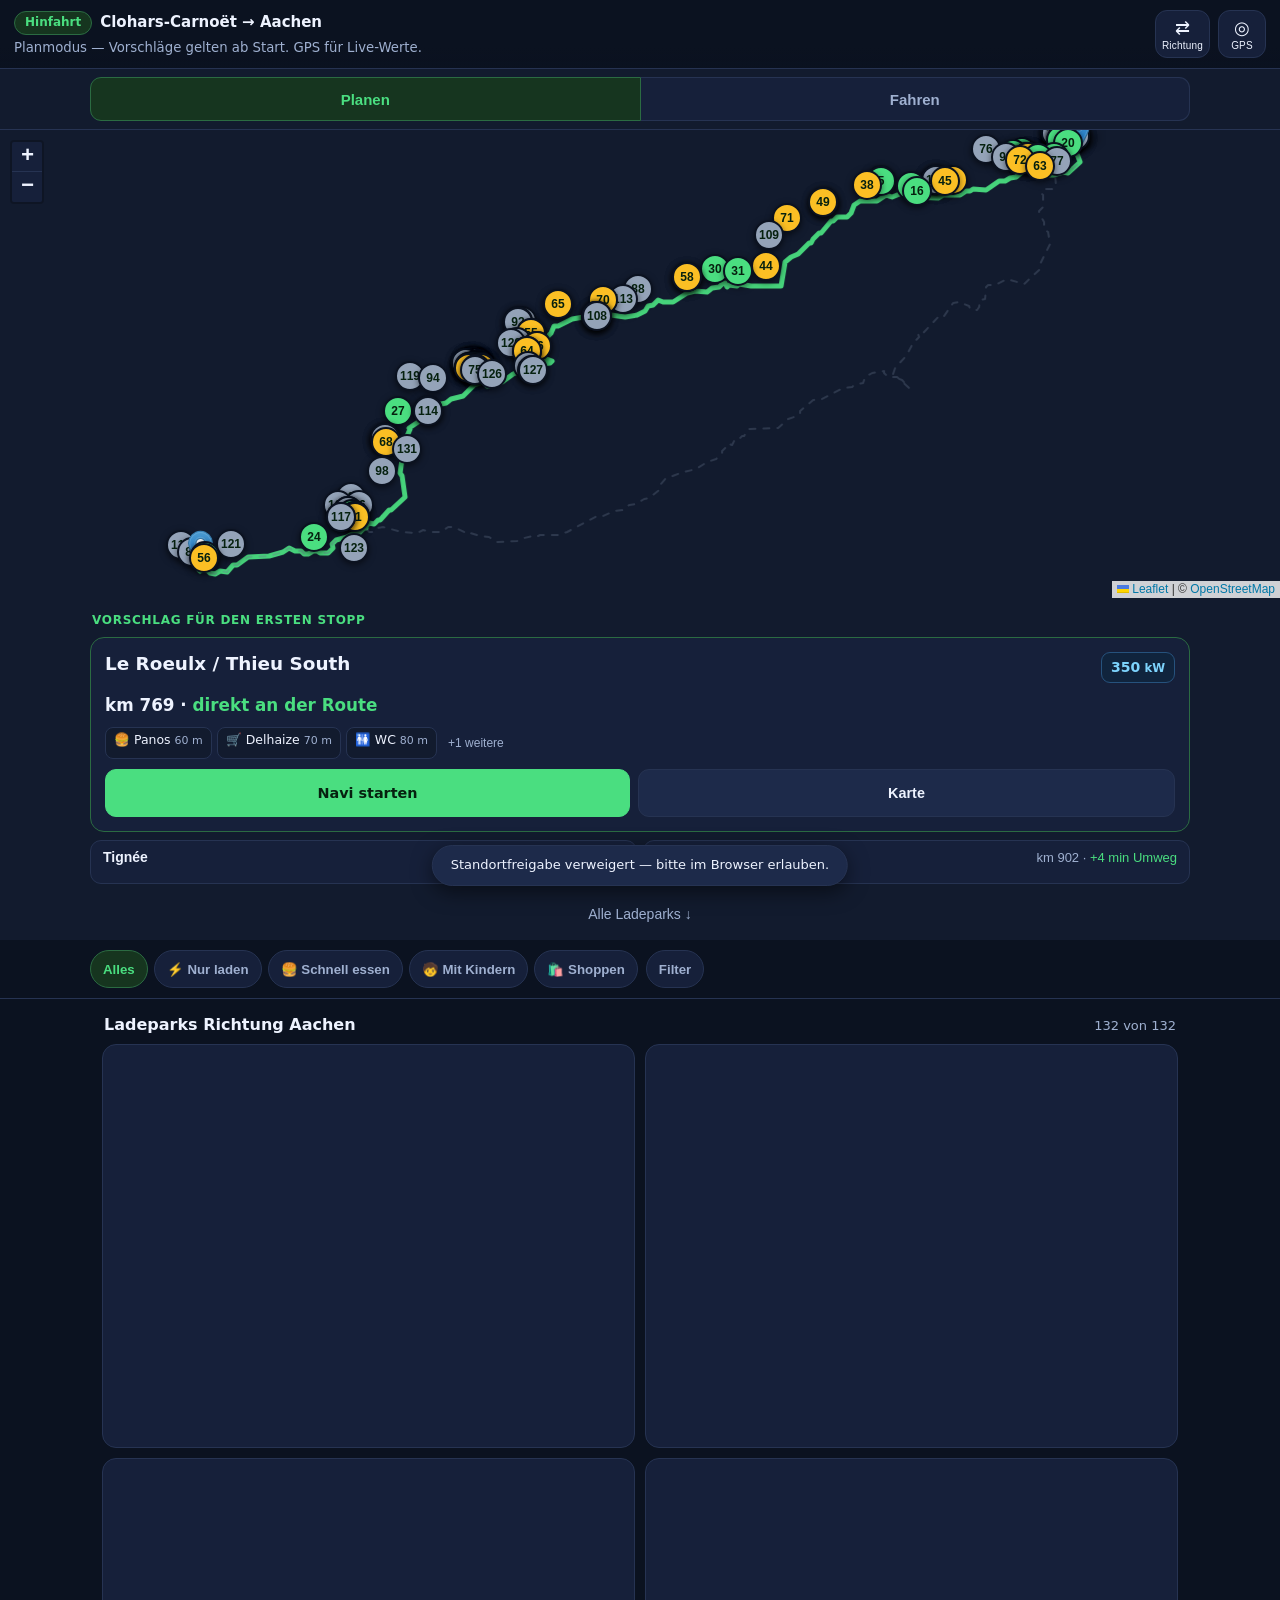
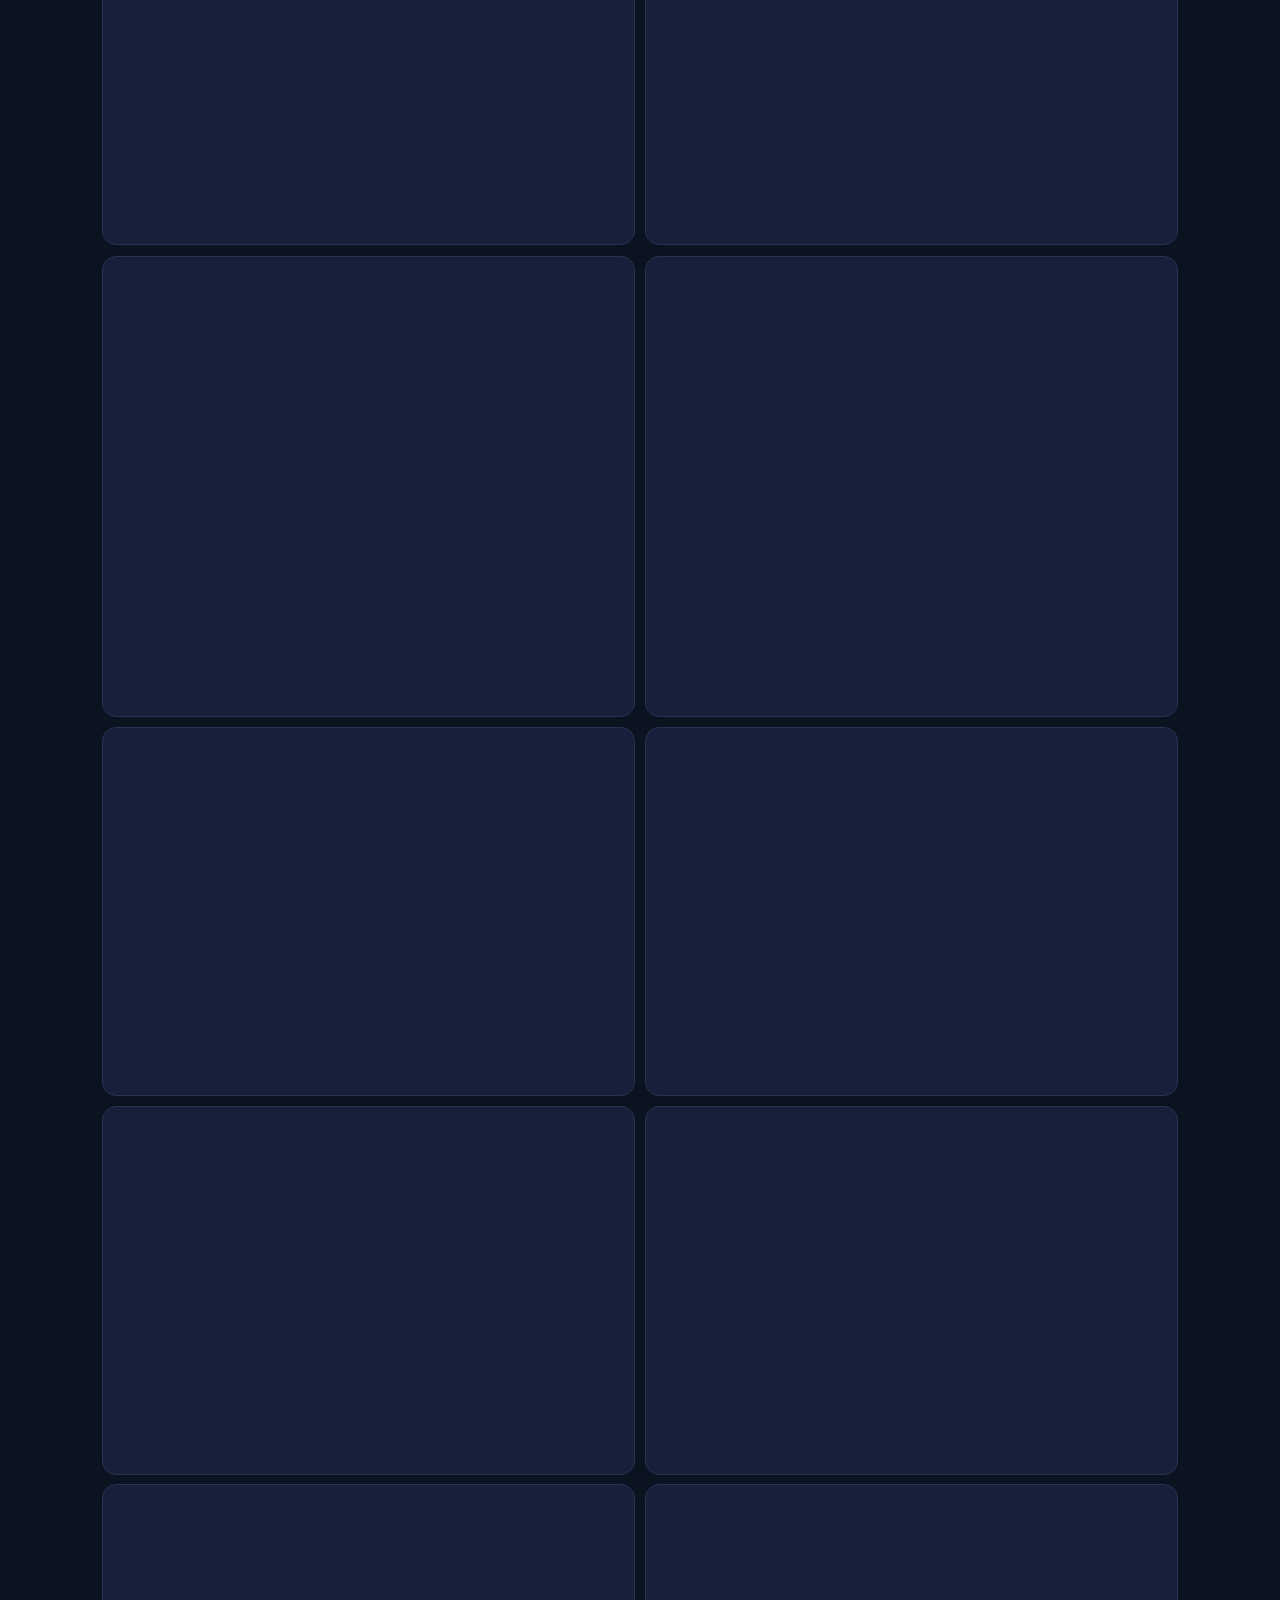
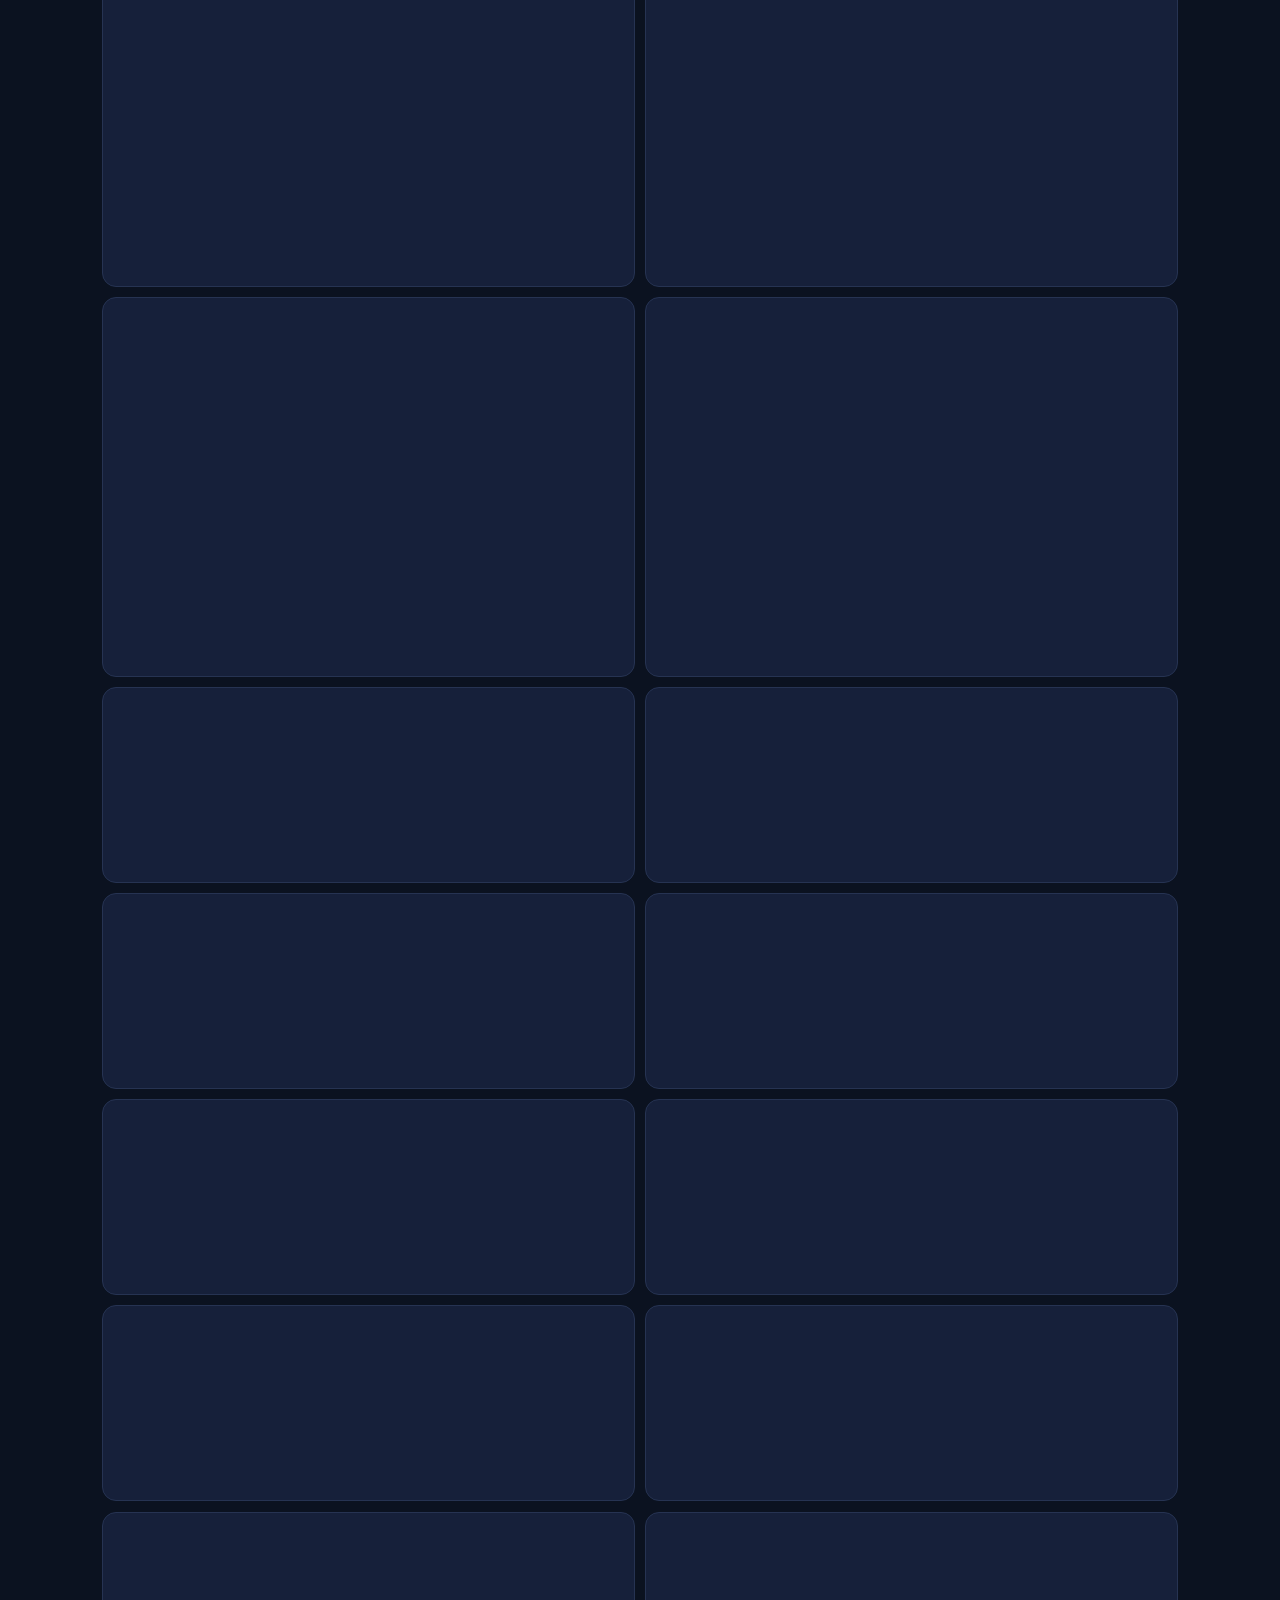
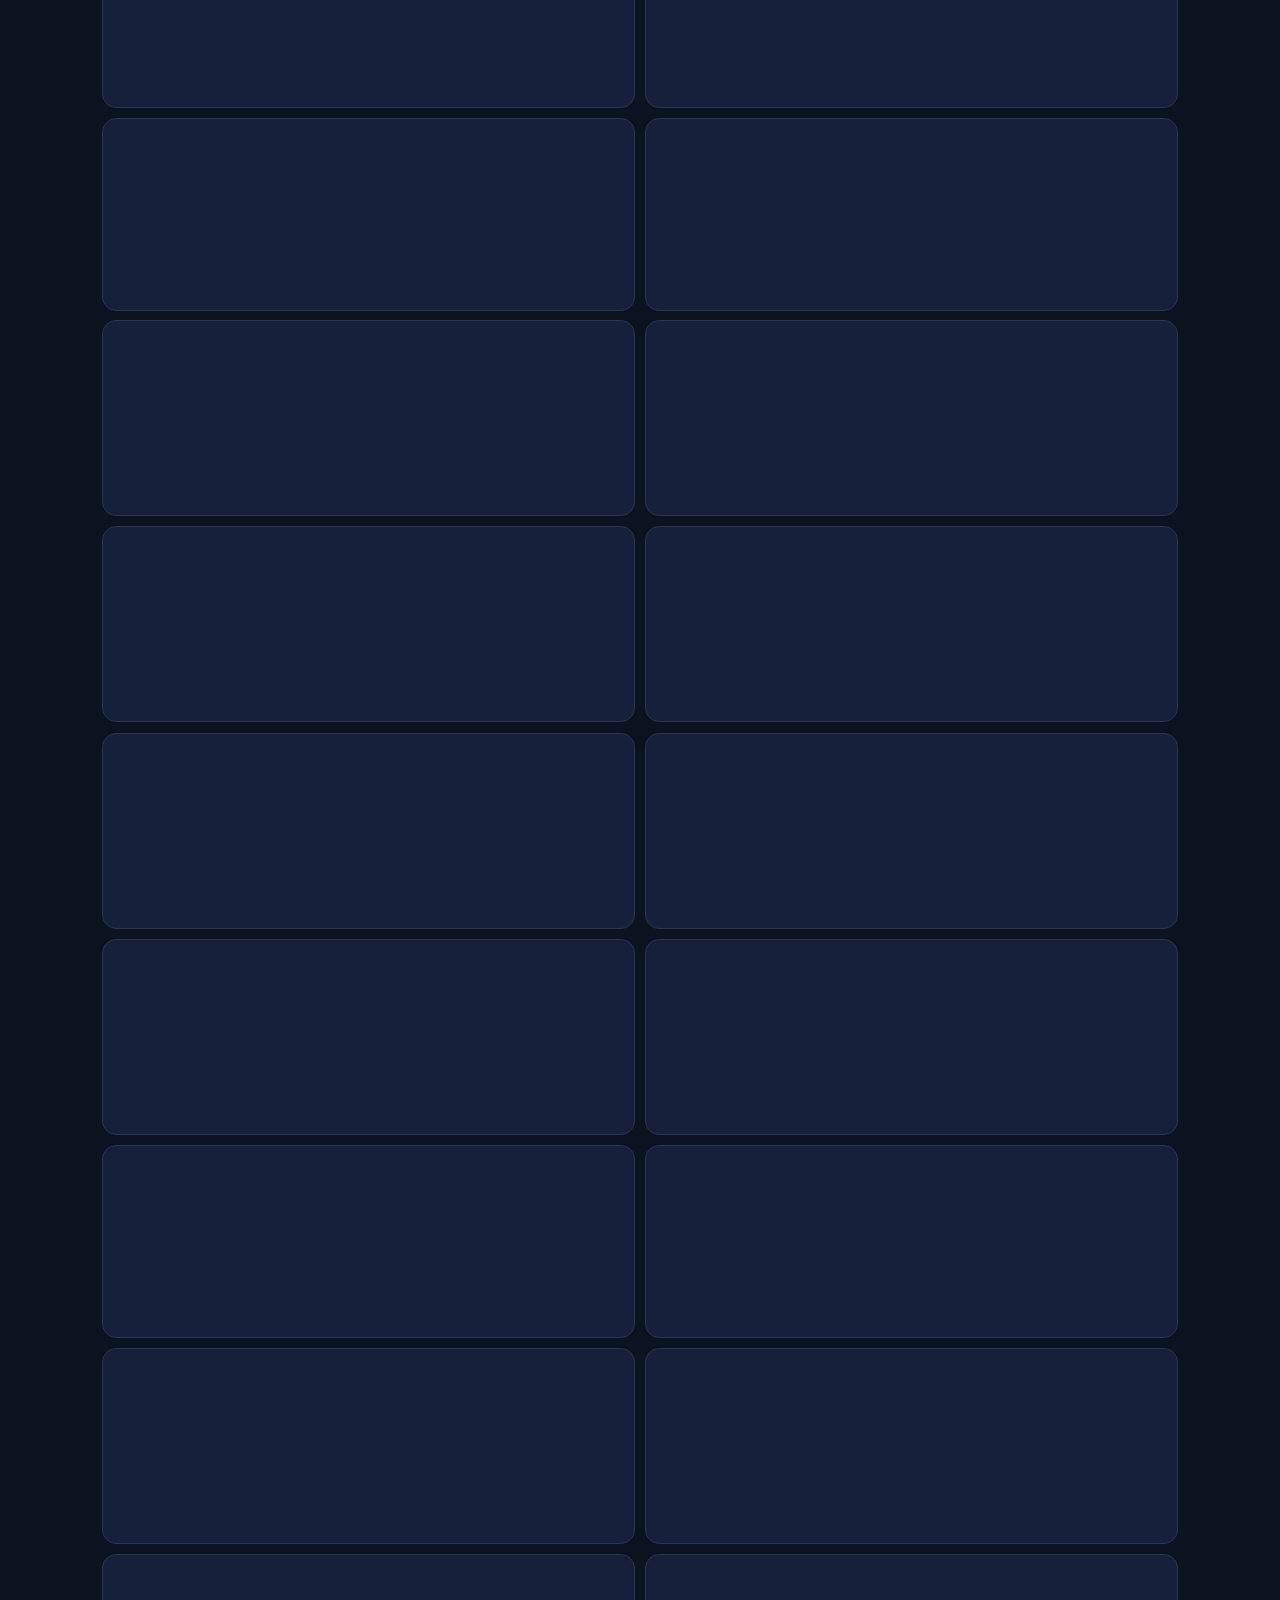
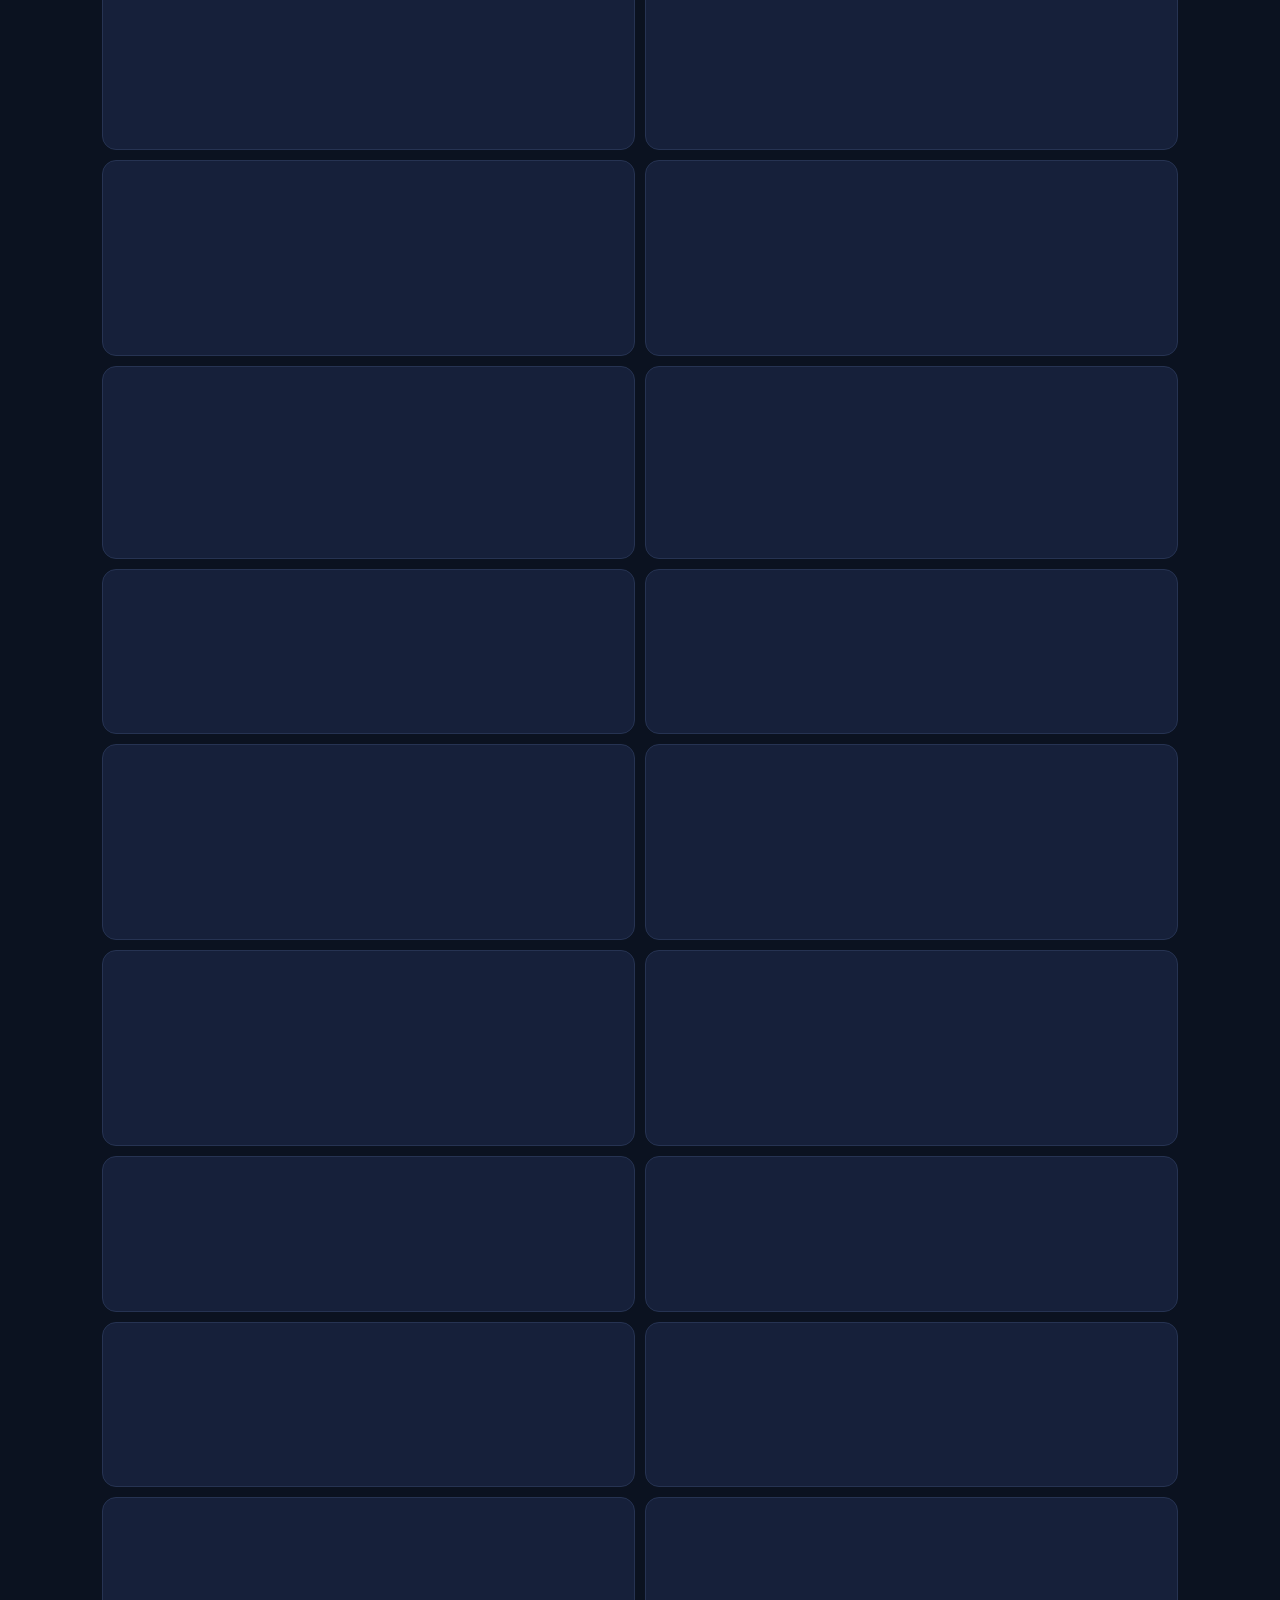
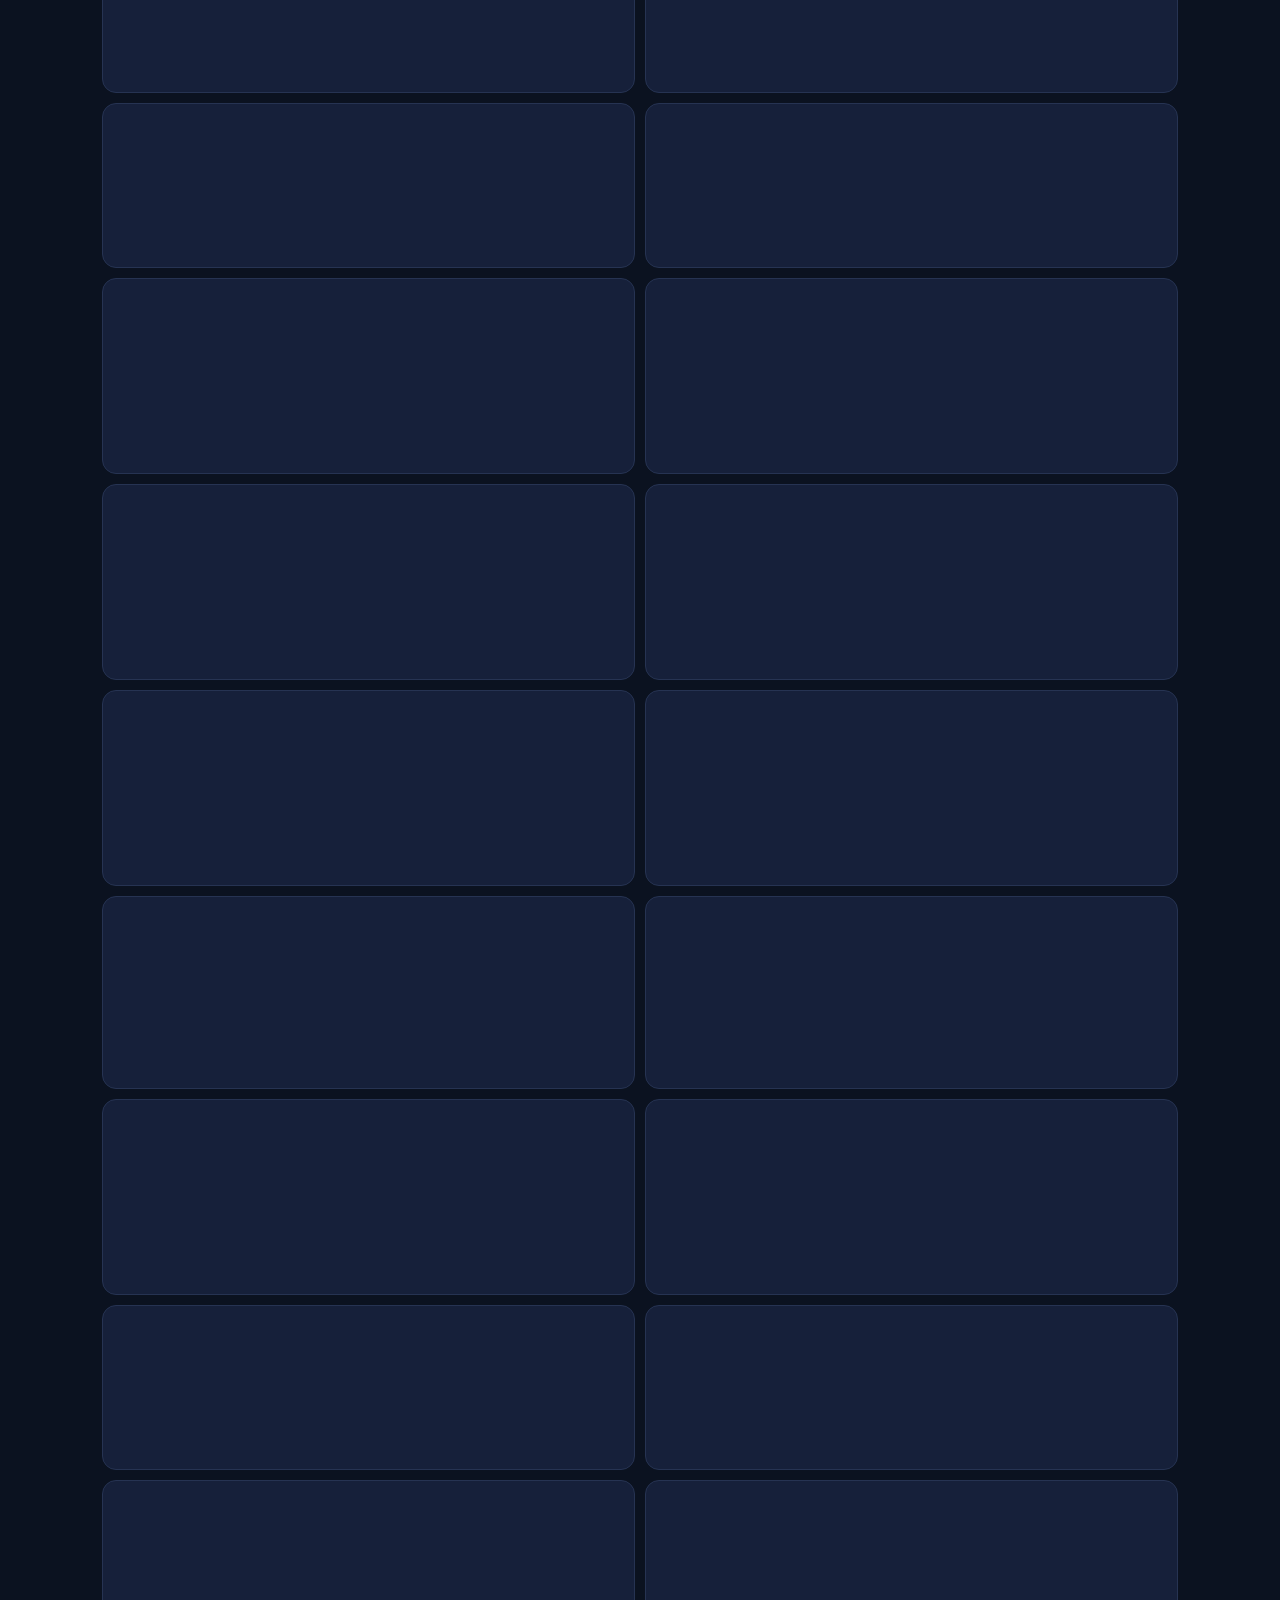
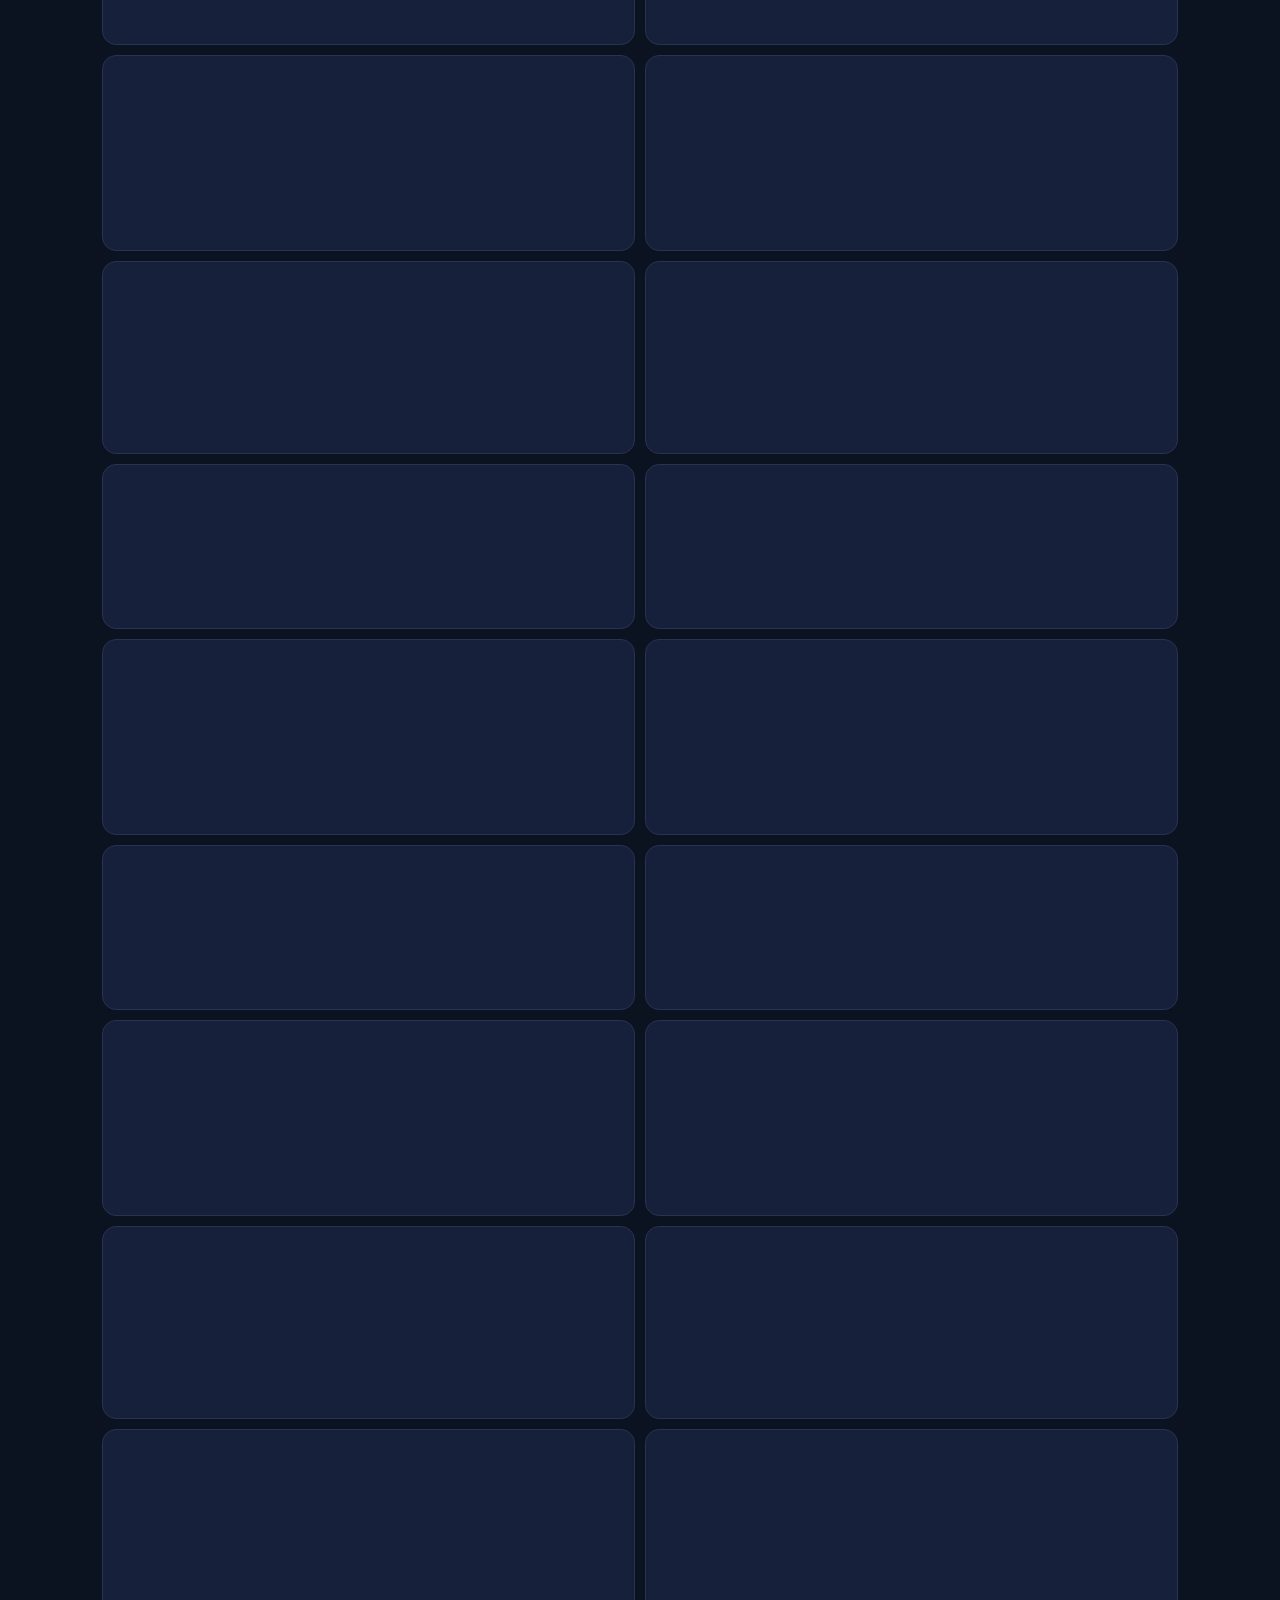
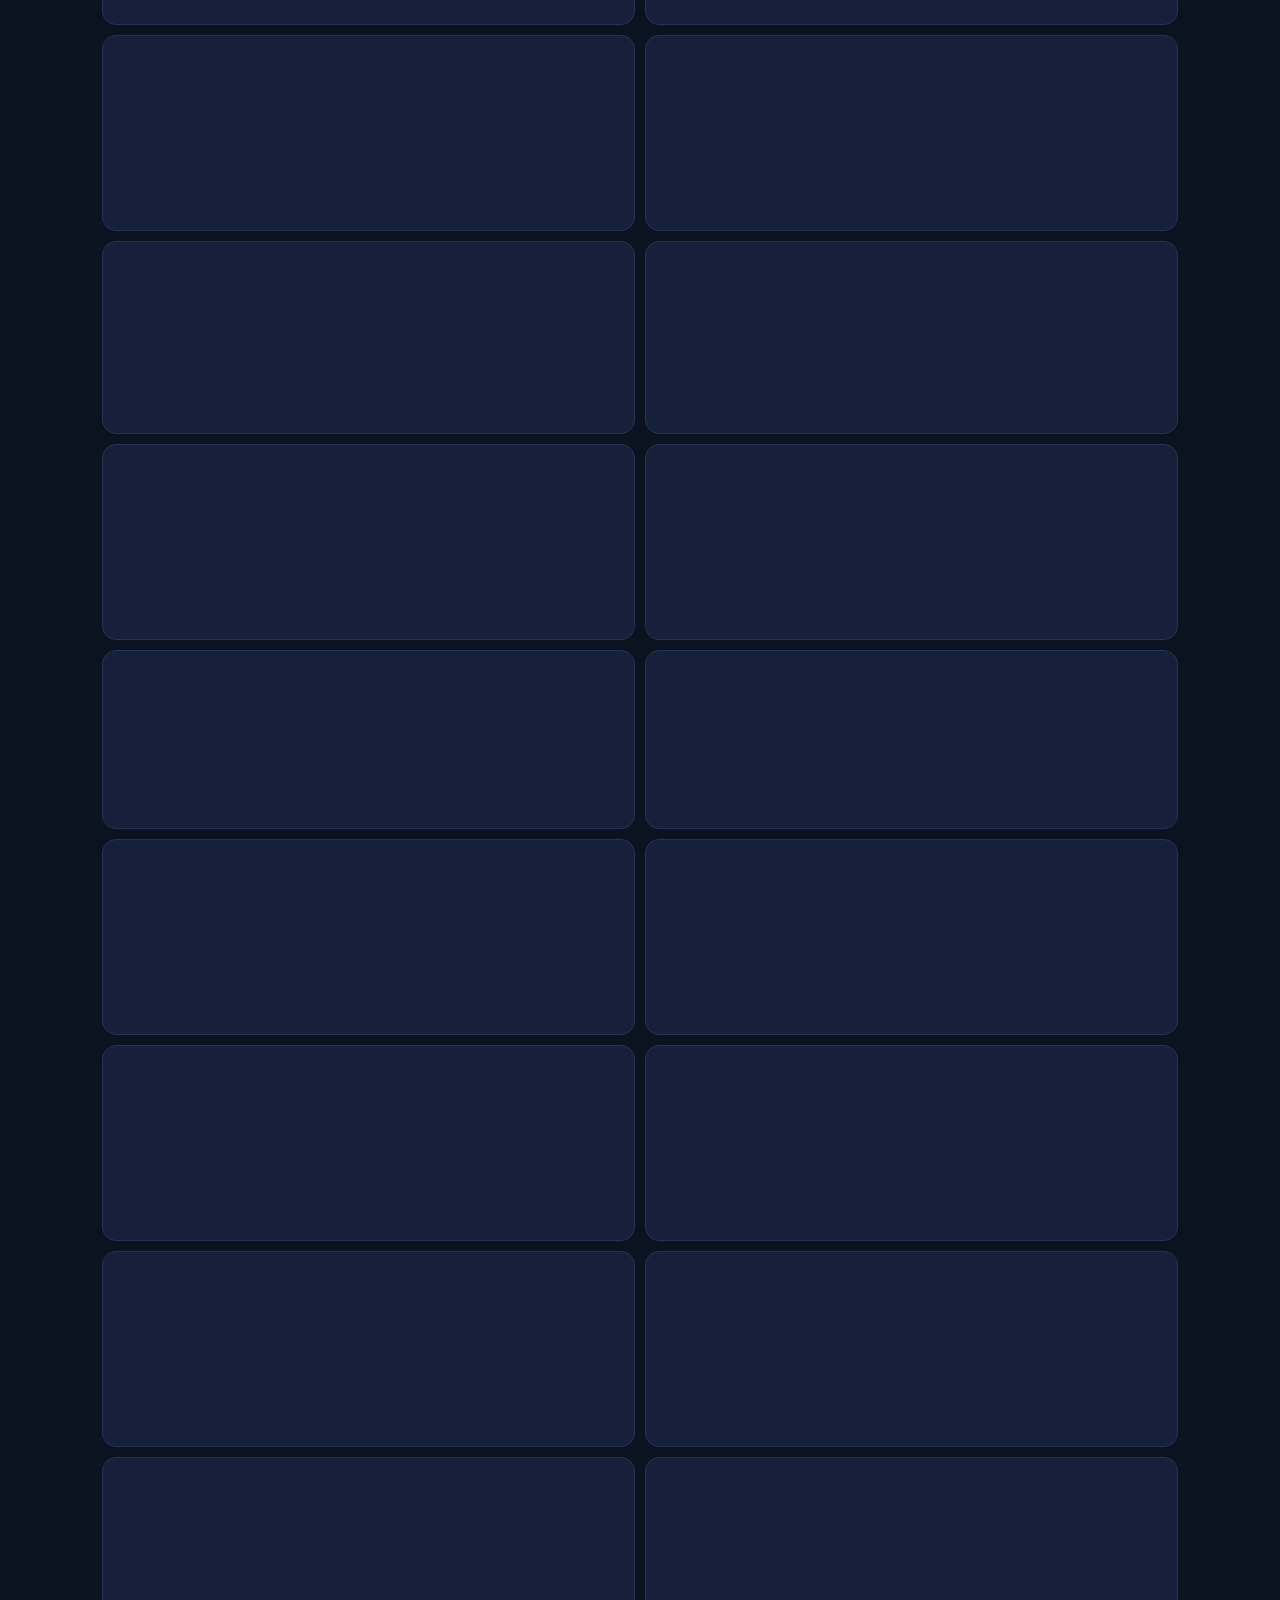
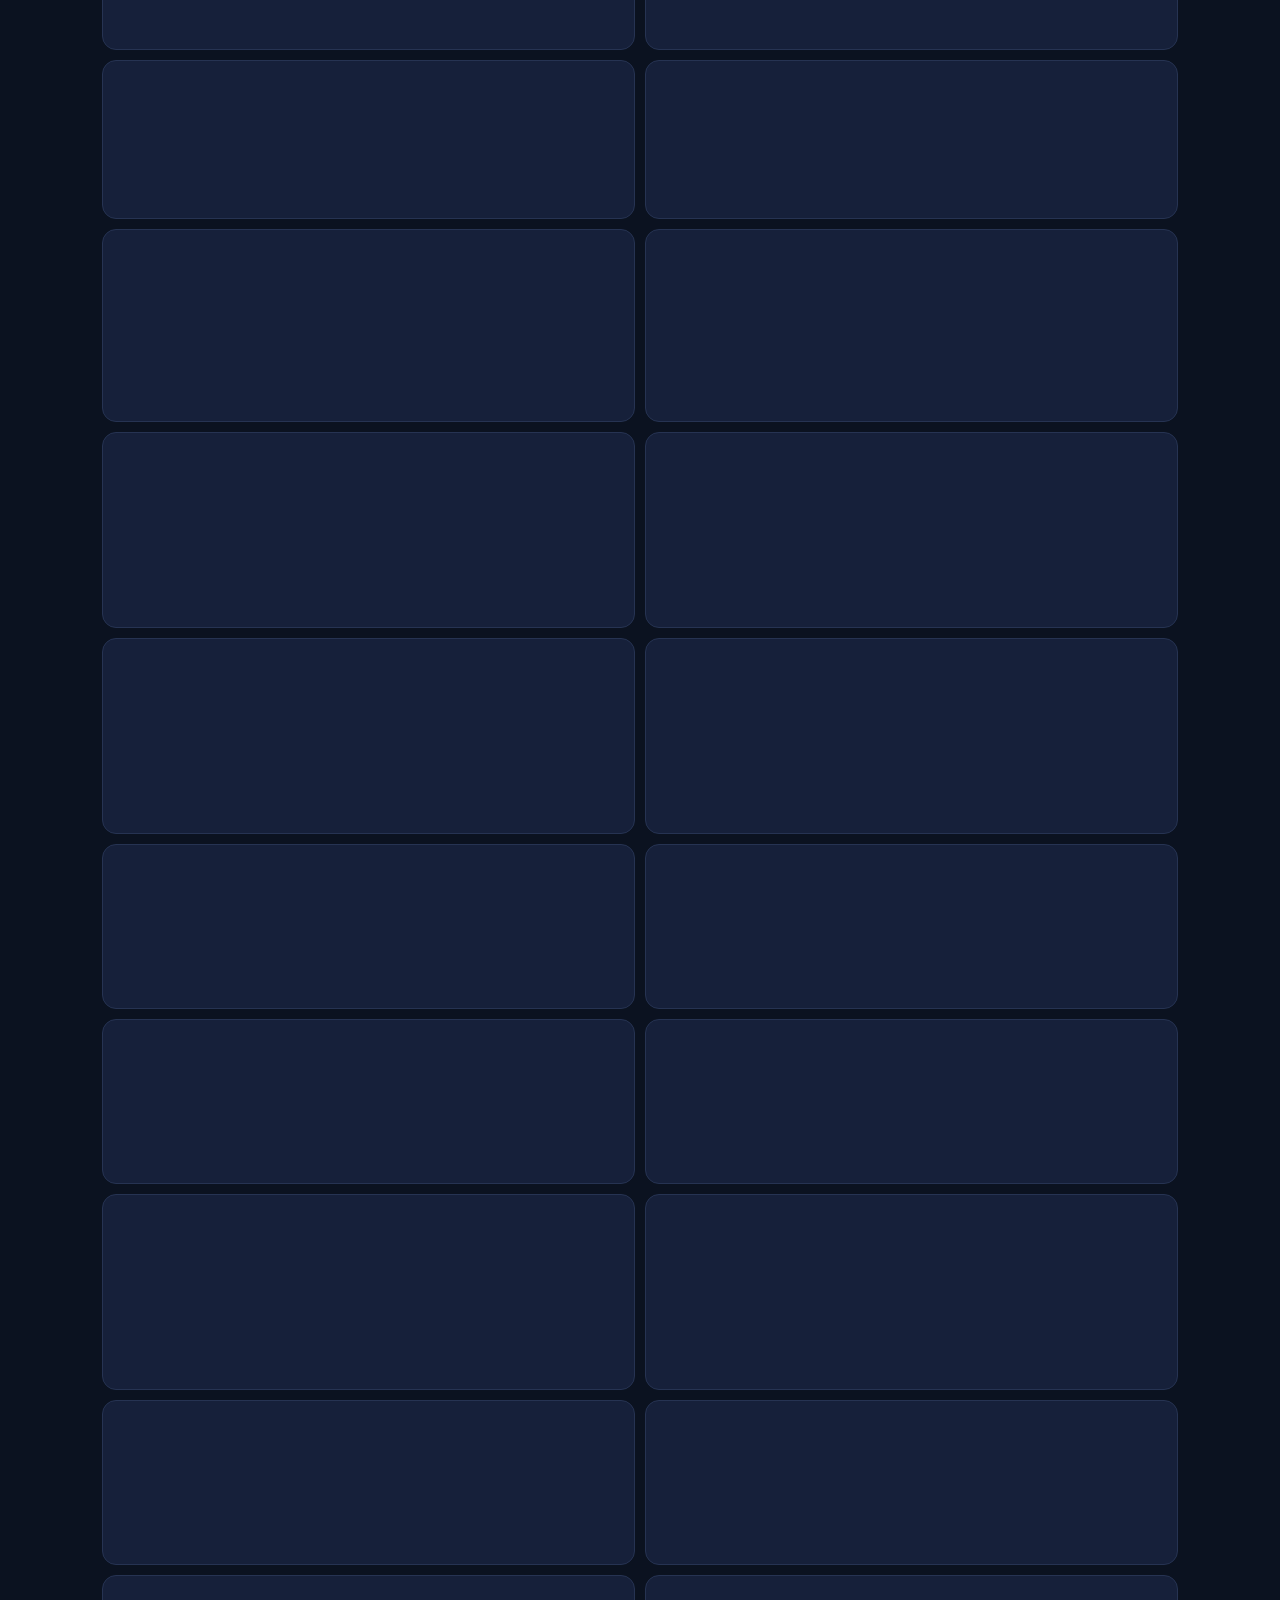
==== commit 7882f4e7: "Scroll-Falle der Karte und festgeklemmten Service-Worker-Cache beheben Zwei Gründe, warum sich die A" ====
--- a/index.html
+++ b/index.html
@@ -125,6 +125,7 @@
 <div id="sheet" class="sheet" hidden aria-live="polite"></div>
 
 <script src="vendor/leaflet/leaflet.js"></script>
+<script src="js/version.js"></script>
 <script src="js/geo.js"></script>
 <script src="js/format.js"></script>
 <script src="js/data.js"></script>
--- a/css/app.css
+++ b/css/app.css
@@ -743,3 +743,61 @@
   cursor: pointer;
   box-shadow: 0 6px 18px rgba(0, 0, 0, .45);
 }
+
+/* --------------------------------------------- HIG/Material-Feinschliff */
+
+/* Sichtbarer Fokus für Tastatur und Schalter-Bedienung — Ringe nur bei
+   :focus-visible, damit Touch keine Ringe hinterlässt. */
+:where(button, a, input, .chip, .seg-btn, .card) :focus { outline: none; }
+
+:where(button, a, input):focus-visible {
+  outline: 2px solid var(--blue);
+  outline-offset: 2px;
+  border-radius: 6px;
+}
+
+/* Lesetext skaliert mit der Systemschriftgröße (rem statt px):
+   wer am Handy "größere Schrift" eingestellt hat, bekommt sie auch. */
+.card-title h3 { font-size: 1rem; }
+.card-sub { font-size: 0.85rem; }
+.hero-primary { font-size: 1.05rem; }
+.hero-head h3 { font-size: 1.15rem; }
+.btn { font-size: 0.9rem; }
+.poi { font-size: 0.78rem; }
+.chip { font-size: 0.83rem; }
+.trip-stats { font-size: 0.83rem; }
+
+body.mode-fahrt .card-sub { font-size: 0.98rem; }
+body.mode-fahrt .hero-primary { font-size: 1.2rem; }
+
+/* Bewegung nur für die, die sie wollen */
+@media (prefers-reduced-motion: reduce) {
+  * { scroll-behavior: auto !important; transition: none !important; }
+}
+
+/* Breite Bildschirme: Hero und Filterzeile laufen mit der Liste mit */
+@media (min-width: 820px) {
+  .hero, .preset-row, .mode-row { padding-left: max(12px, calc(50vw - 550px)); padding-right: max(12px, calc(50vw - 550px)); }
+  .hero-alts { grid-template-columns: 1fr 1fr; }
+  .list-section { top: 62px; }
+}
+
+/* Hinweis auf der Karte: ein Finger scrollt die Seite, zwei bewegen die Karte */
+.map-hint {
+  position: absolute;
+  inset: 0;
+  z-index: 1000;
+  display: grid;
+  place-items: center;
+  background: rgba(4, 8, 16, .55);
+  color: var(--fg);
+  font-size: 15px;
+  font-weight: 600;
+  text-align: center;
+  padding: 0 30px;
+  opacity: 0;
+  pointer-events: none;
+  transition: opacity .25s ease;
+}
+
+.map-hint.is-visible { opacity: 1; }
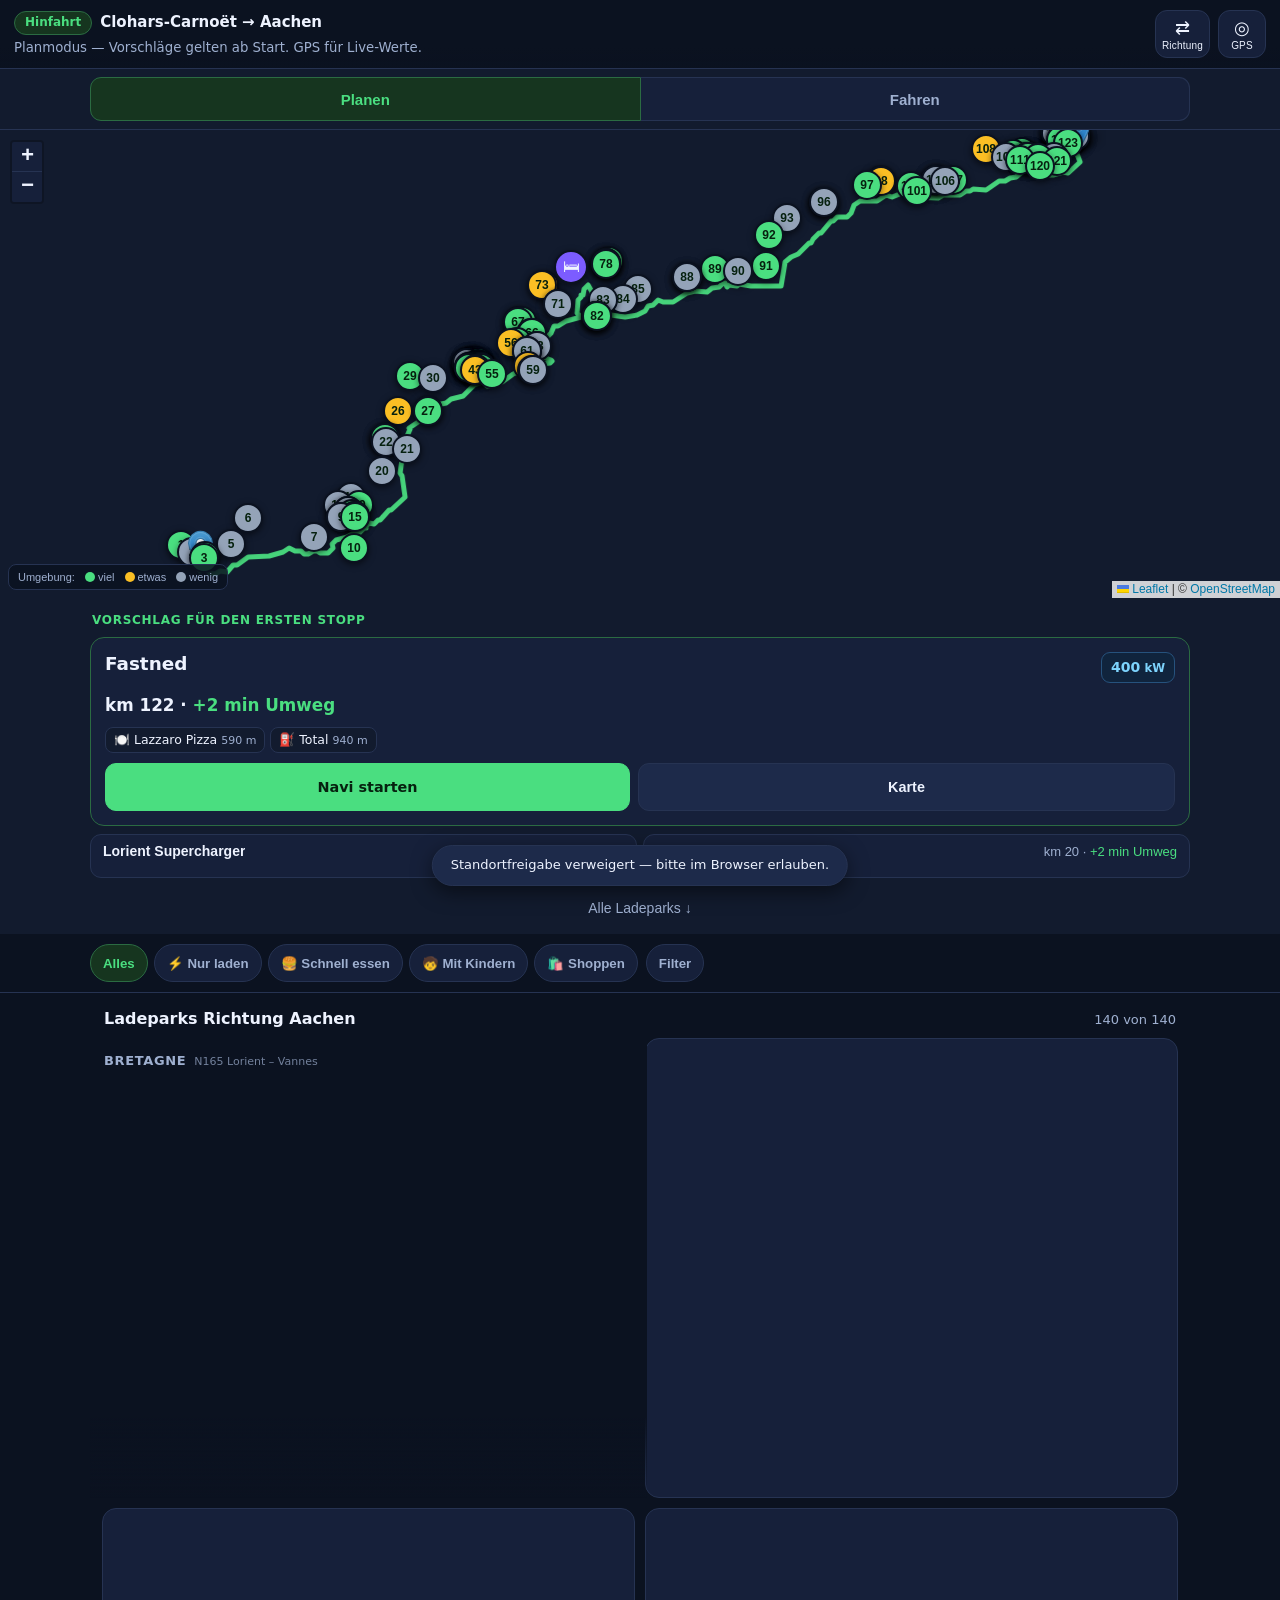
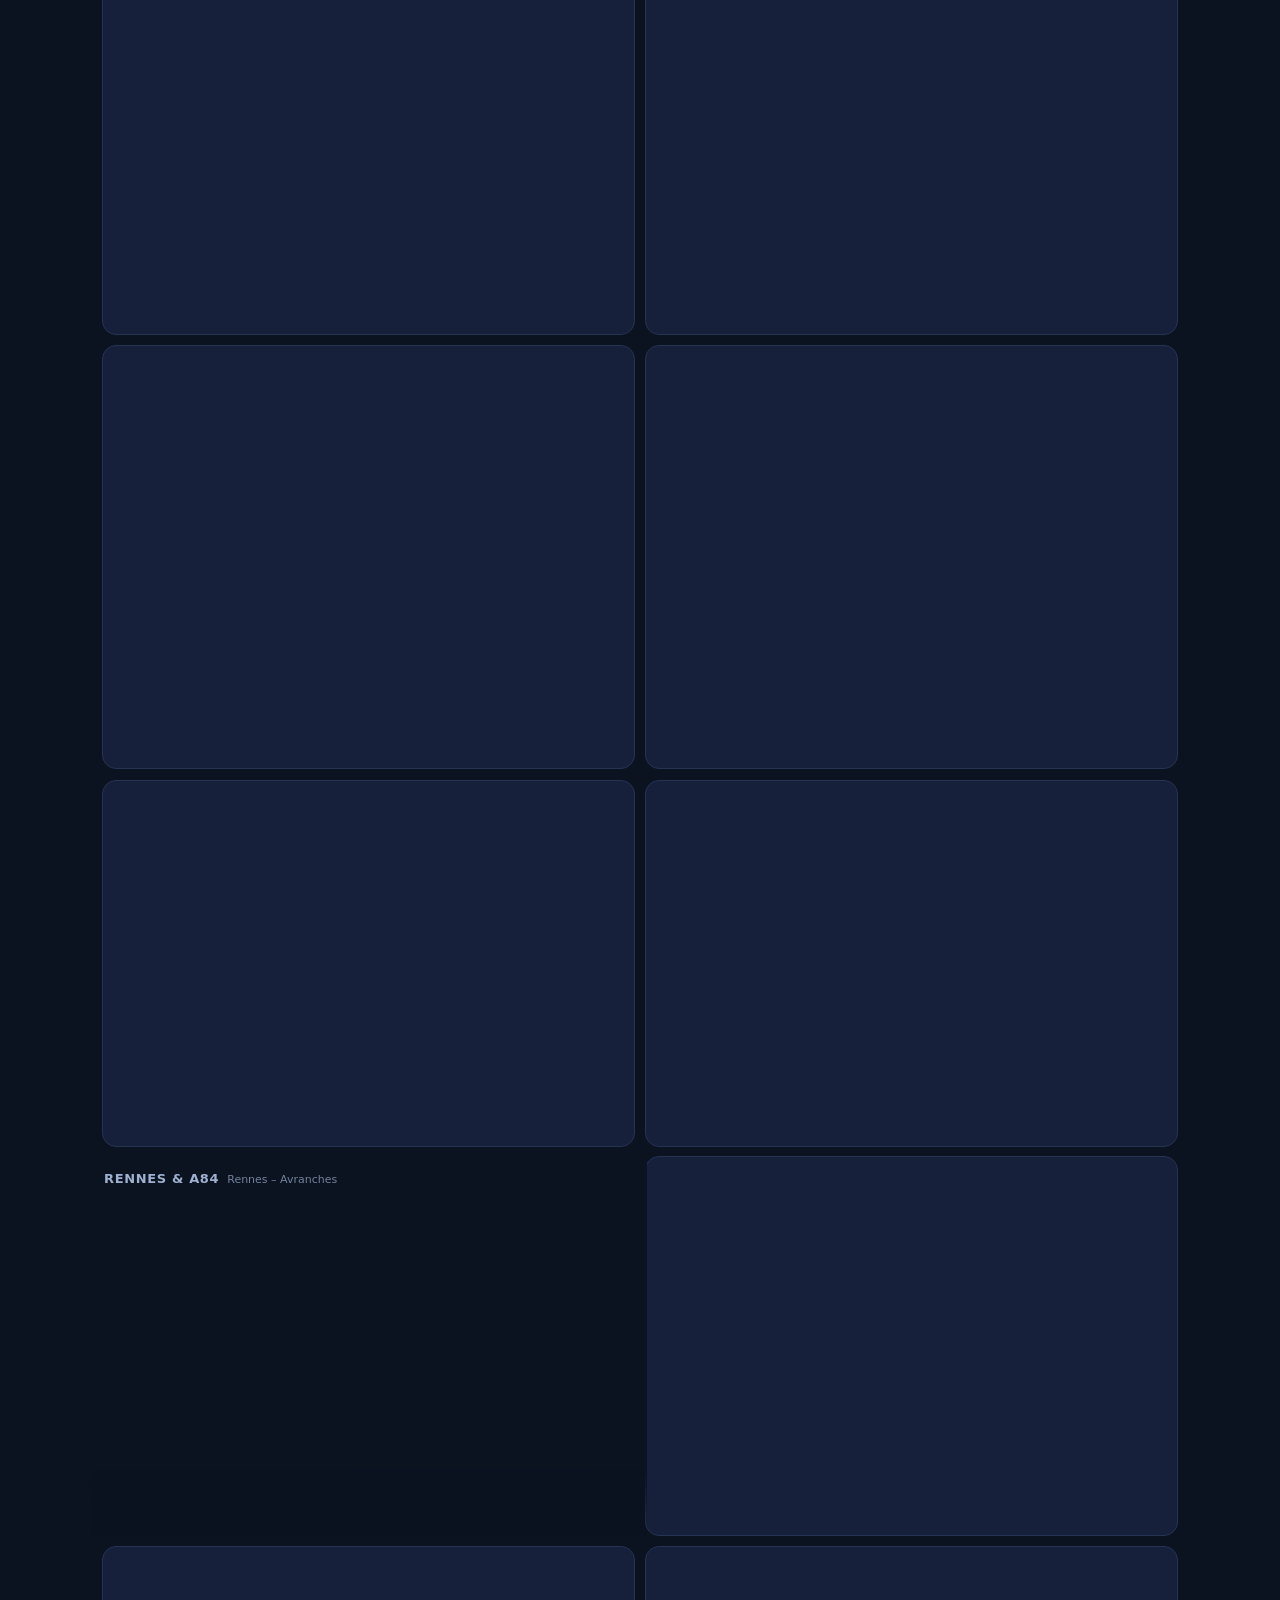
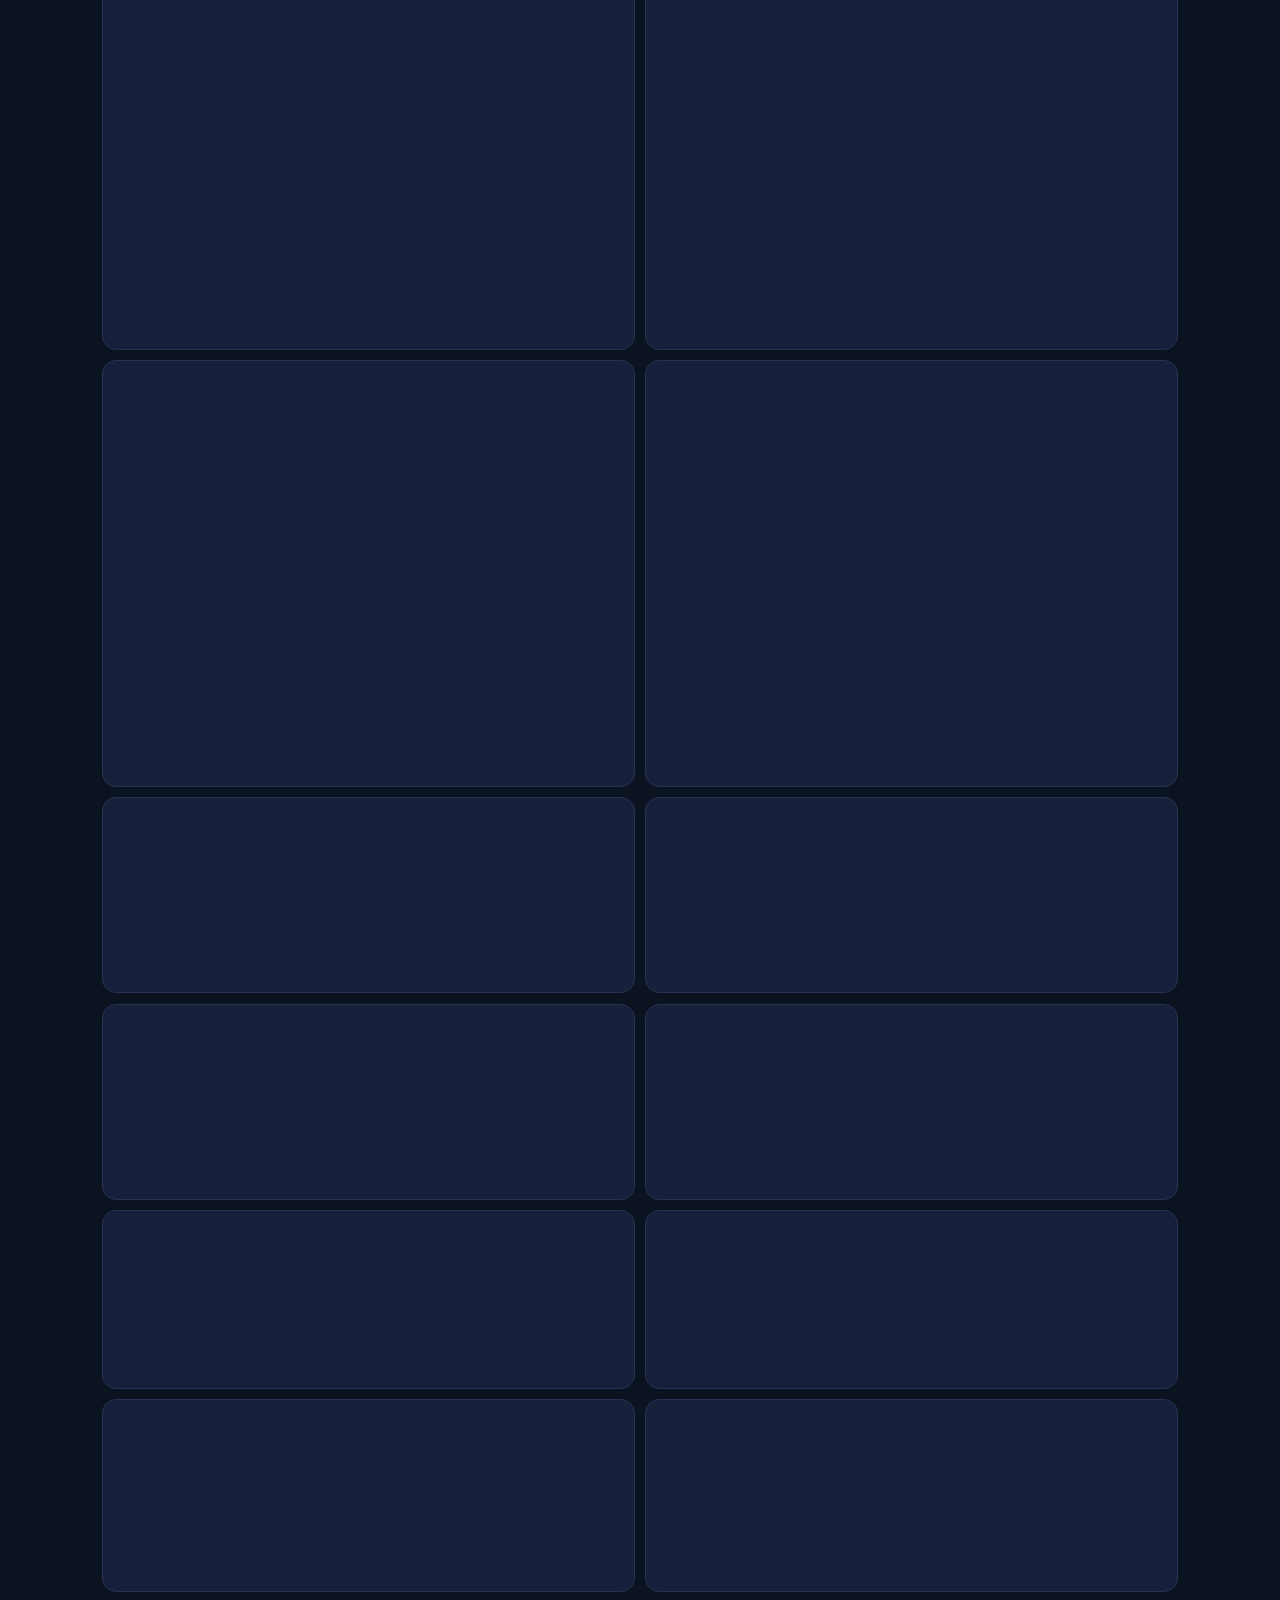
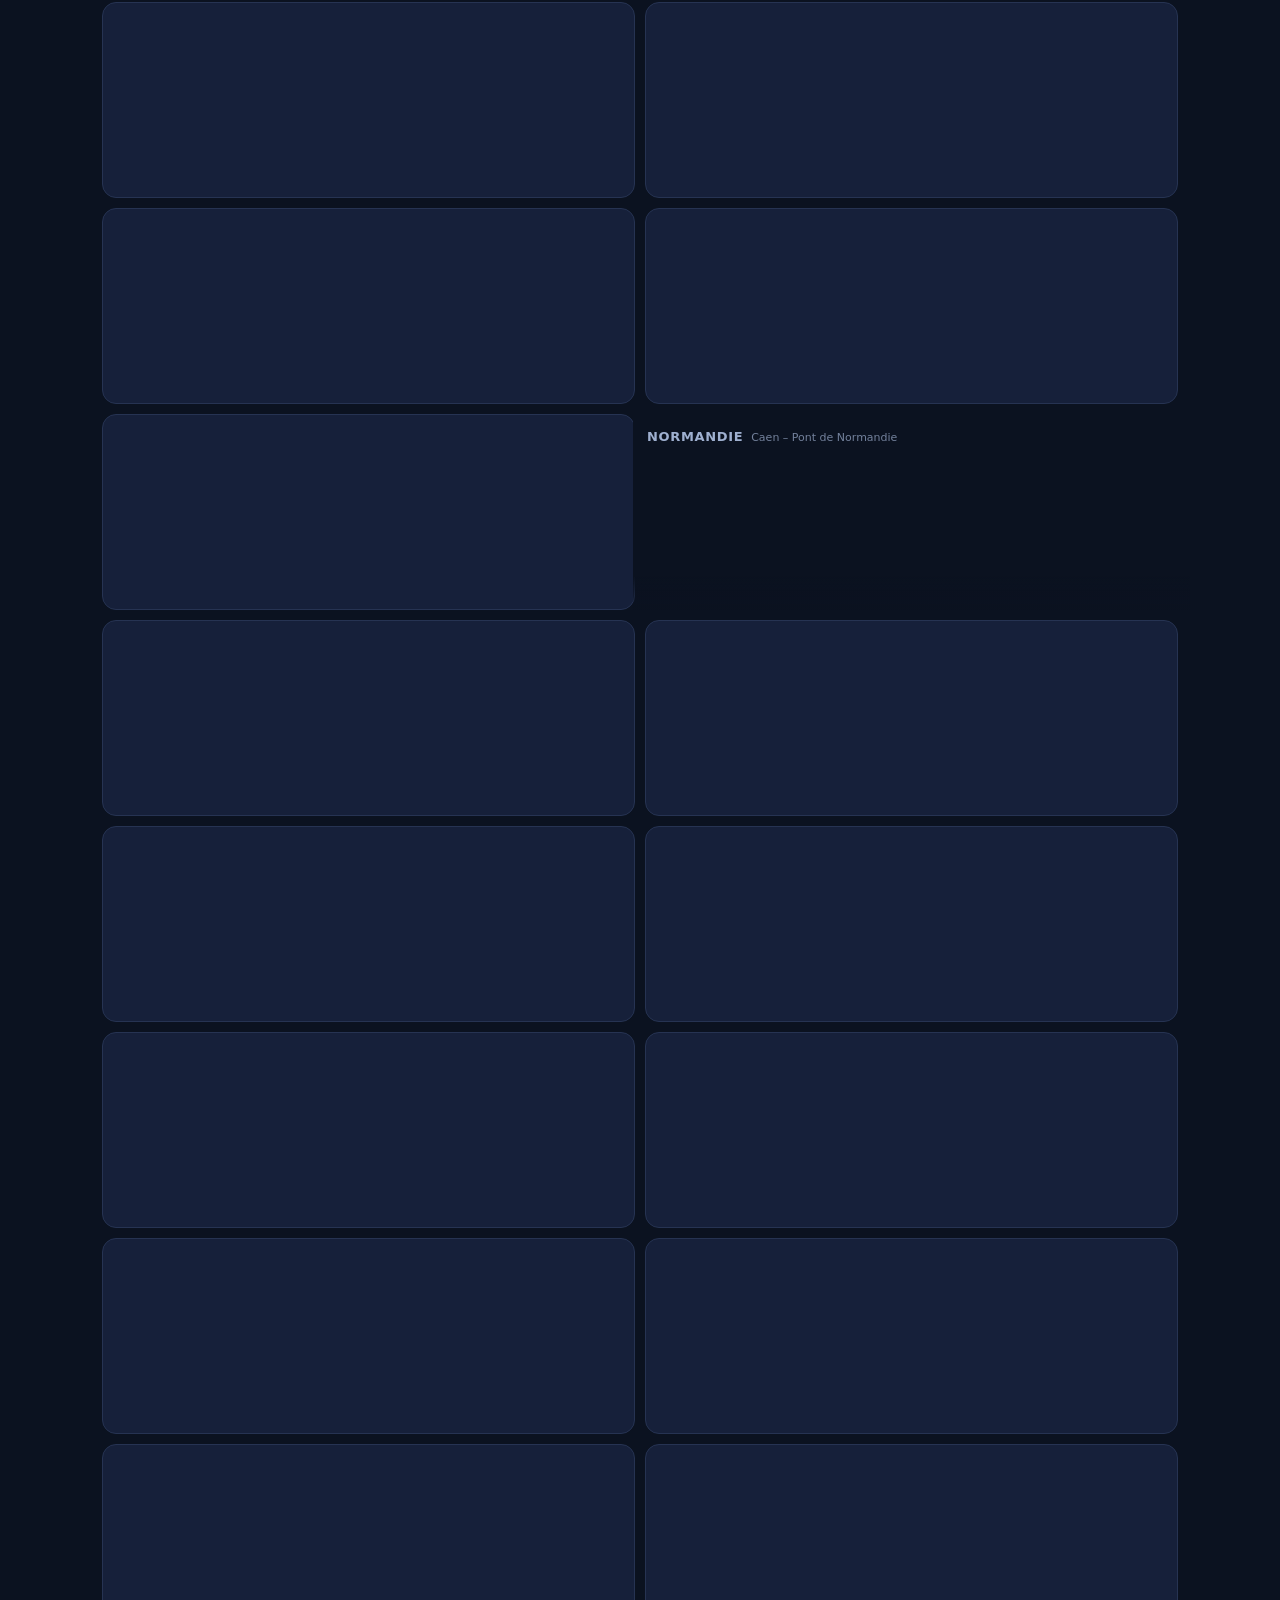
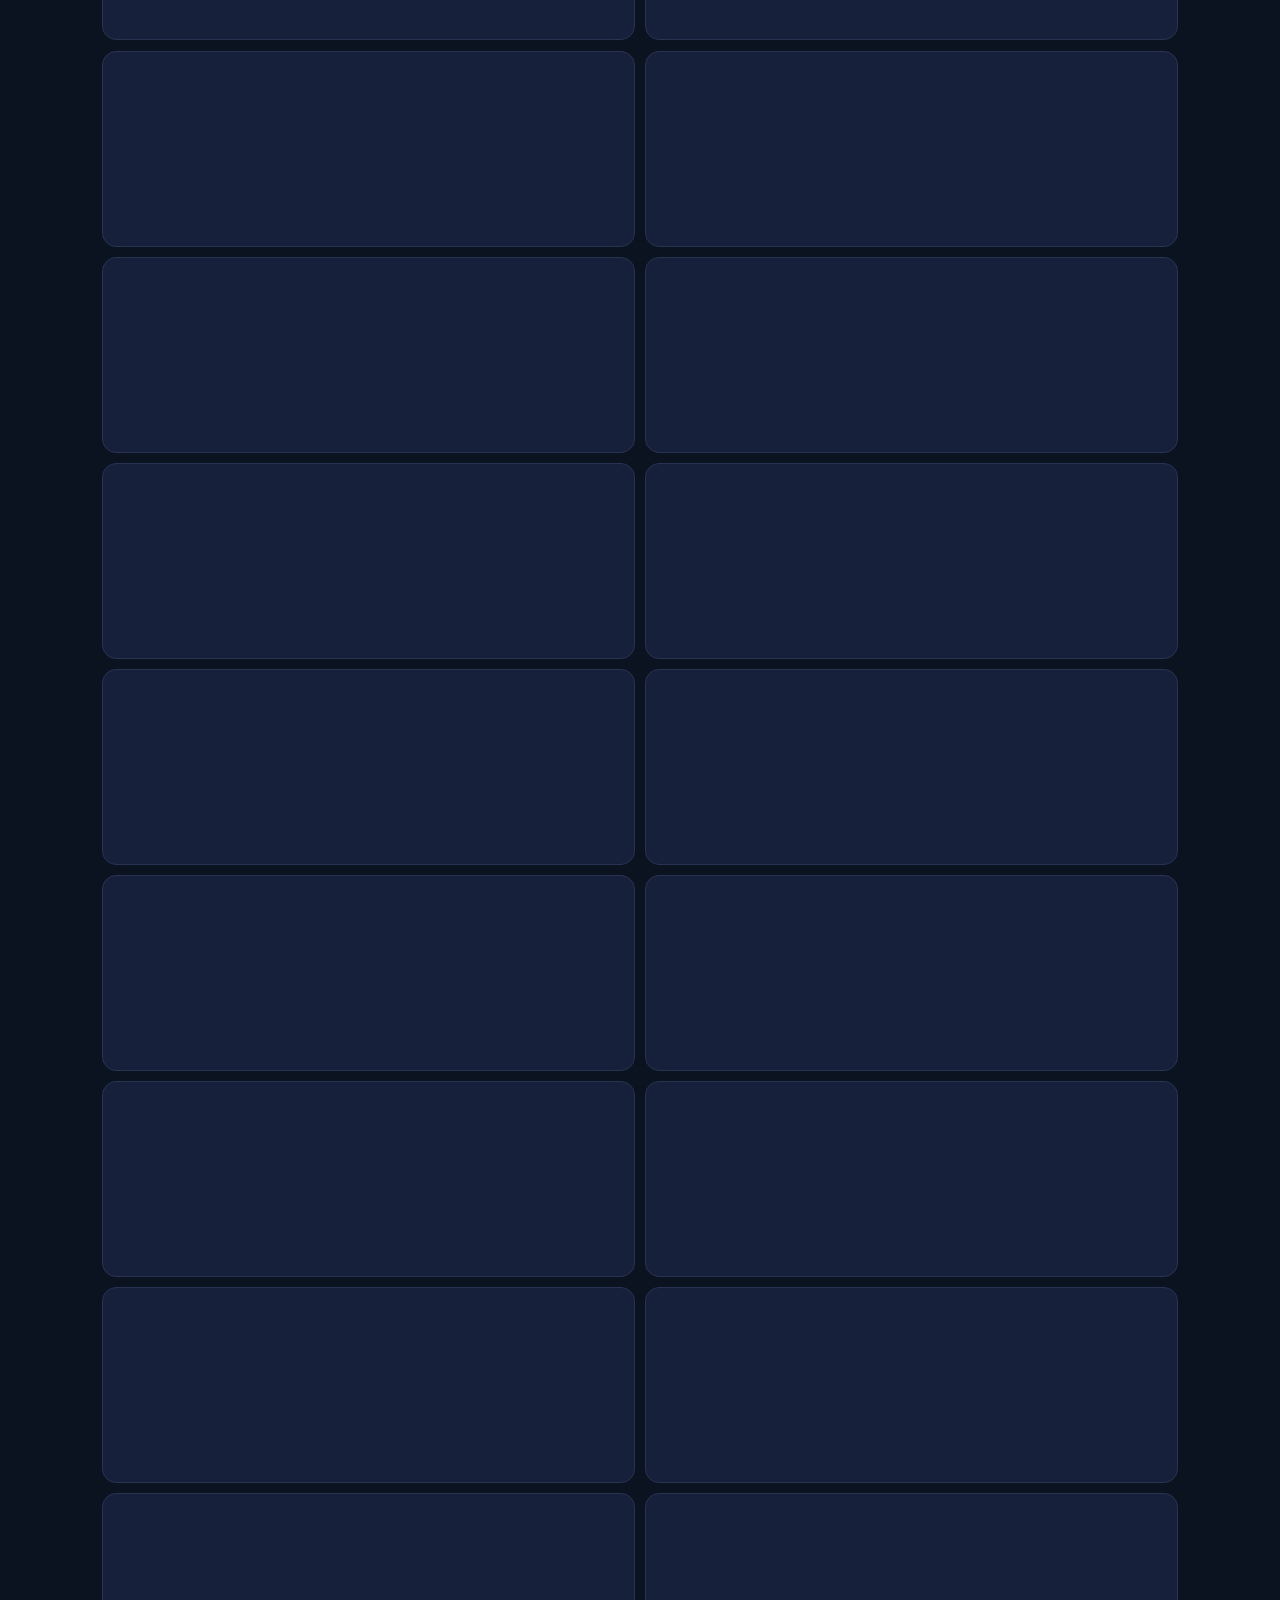
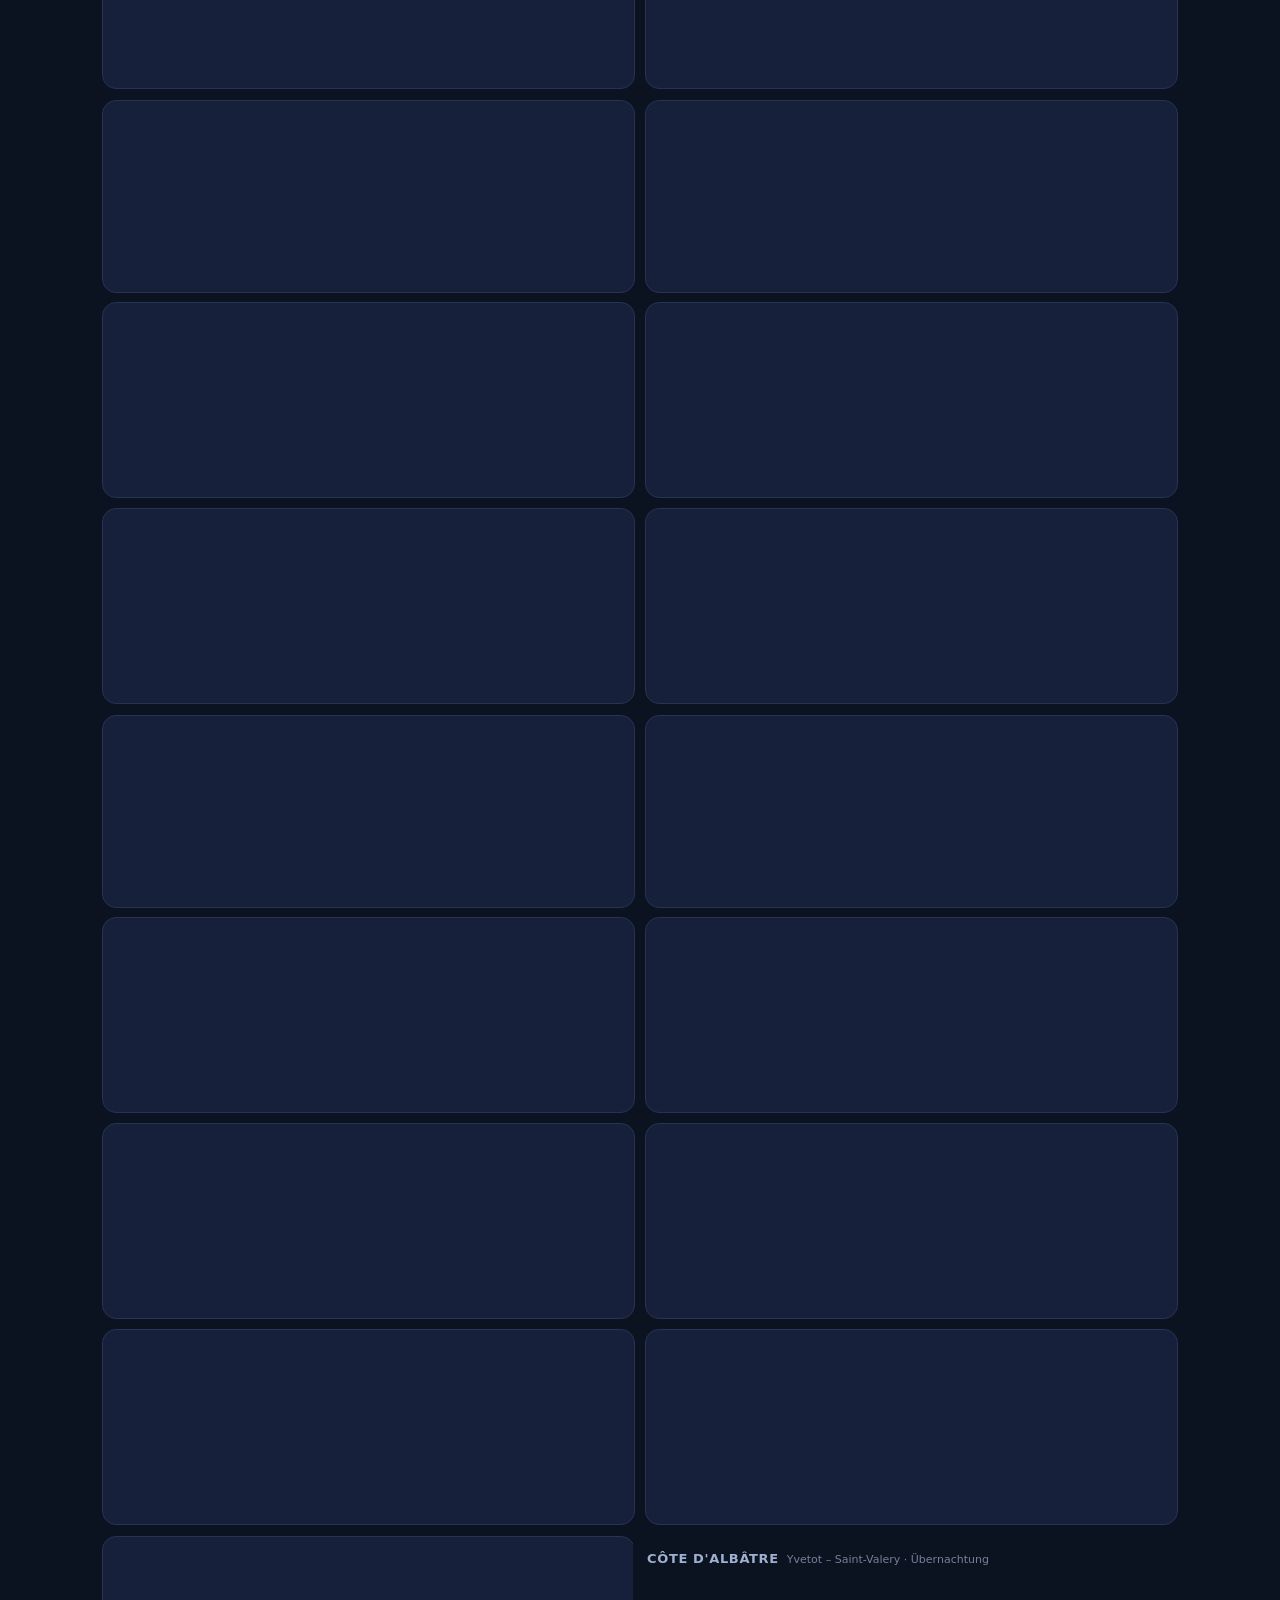
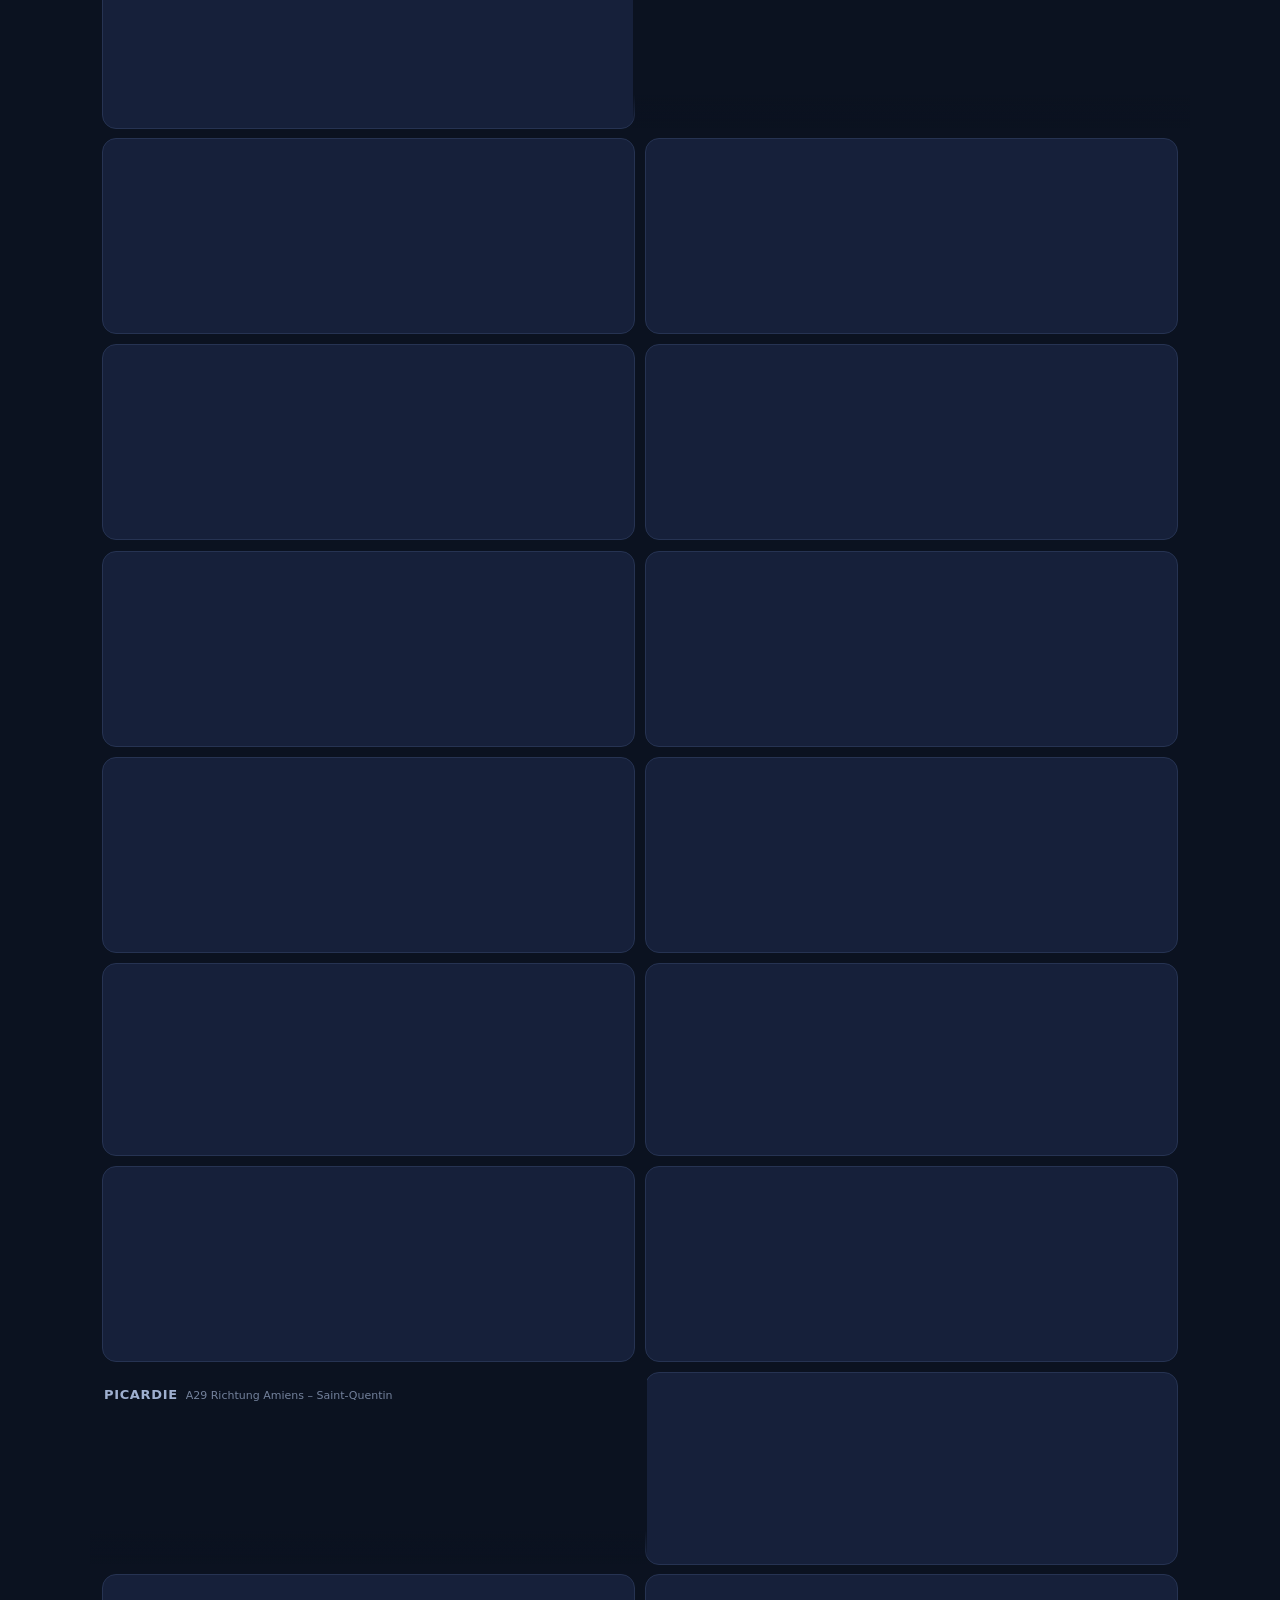
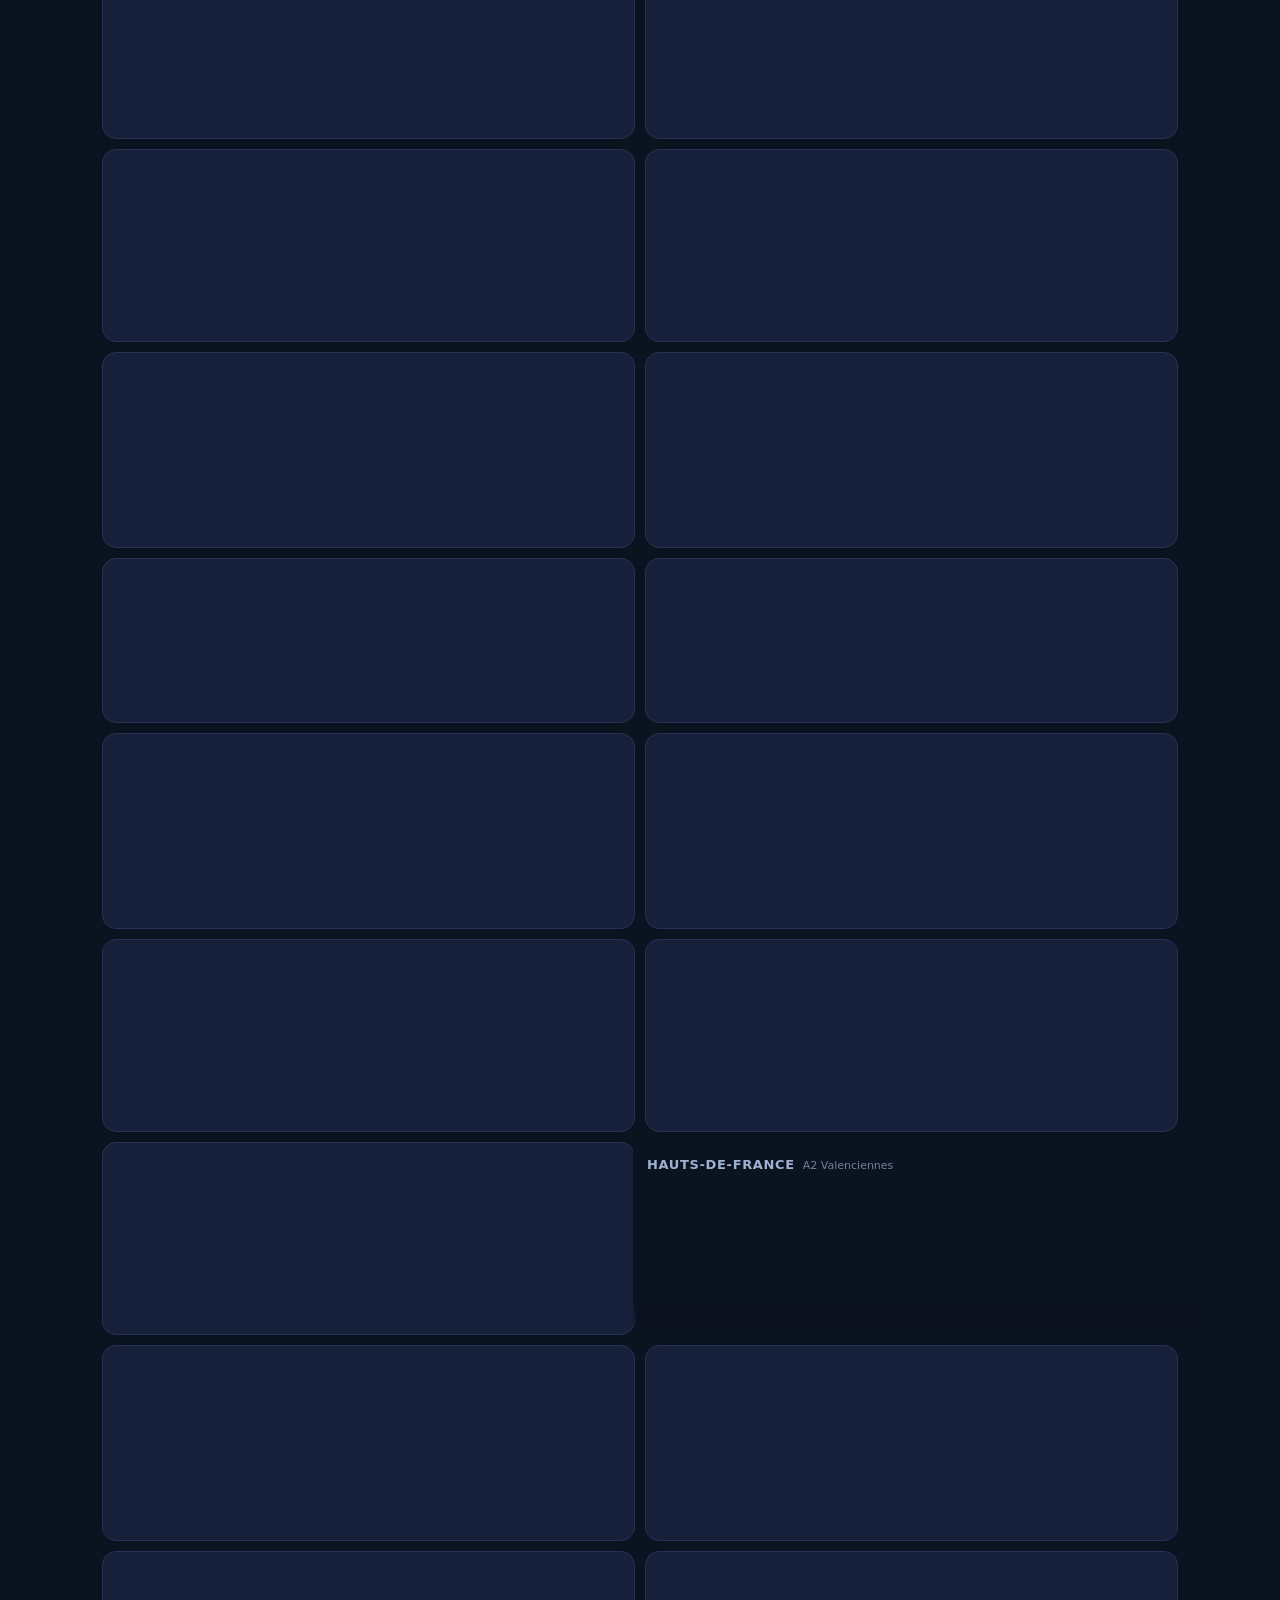
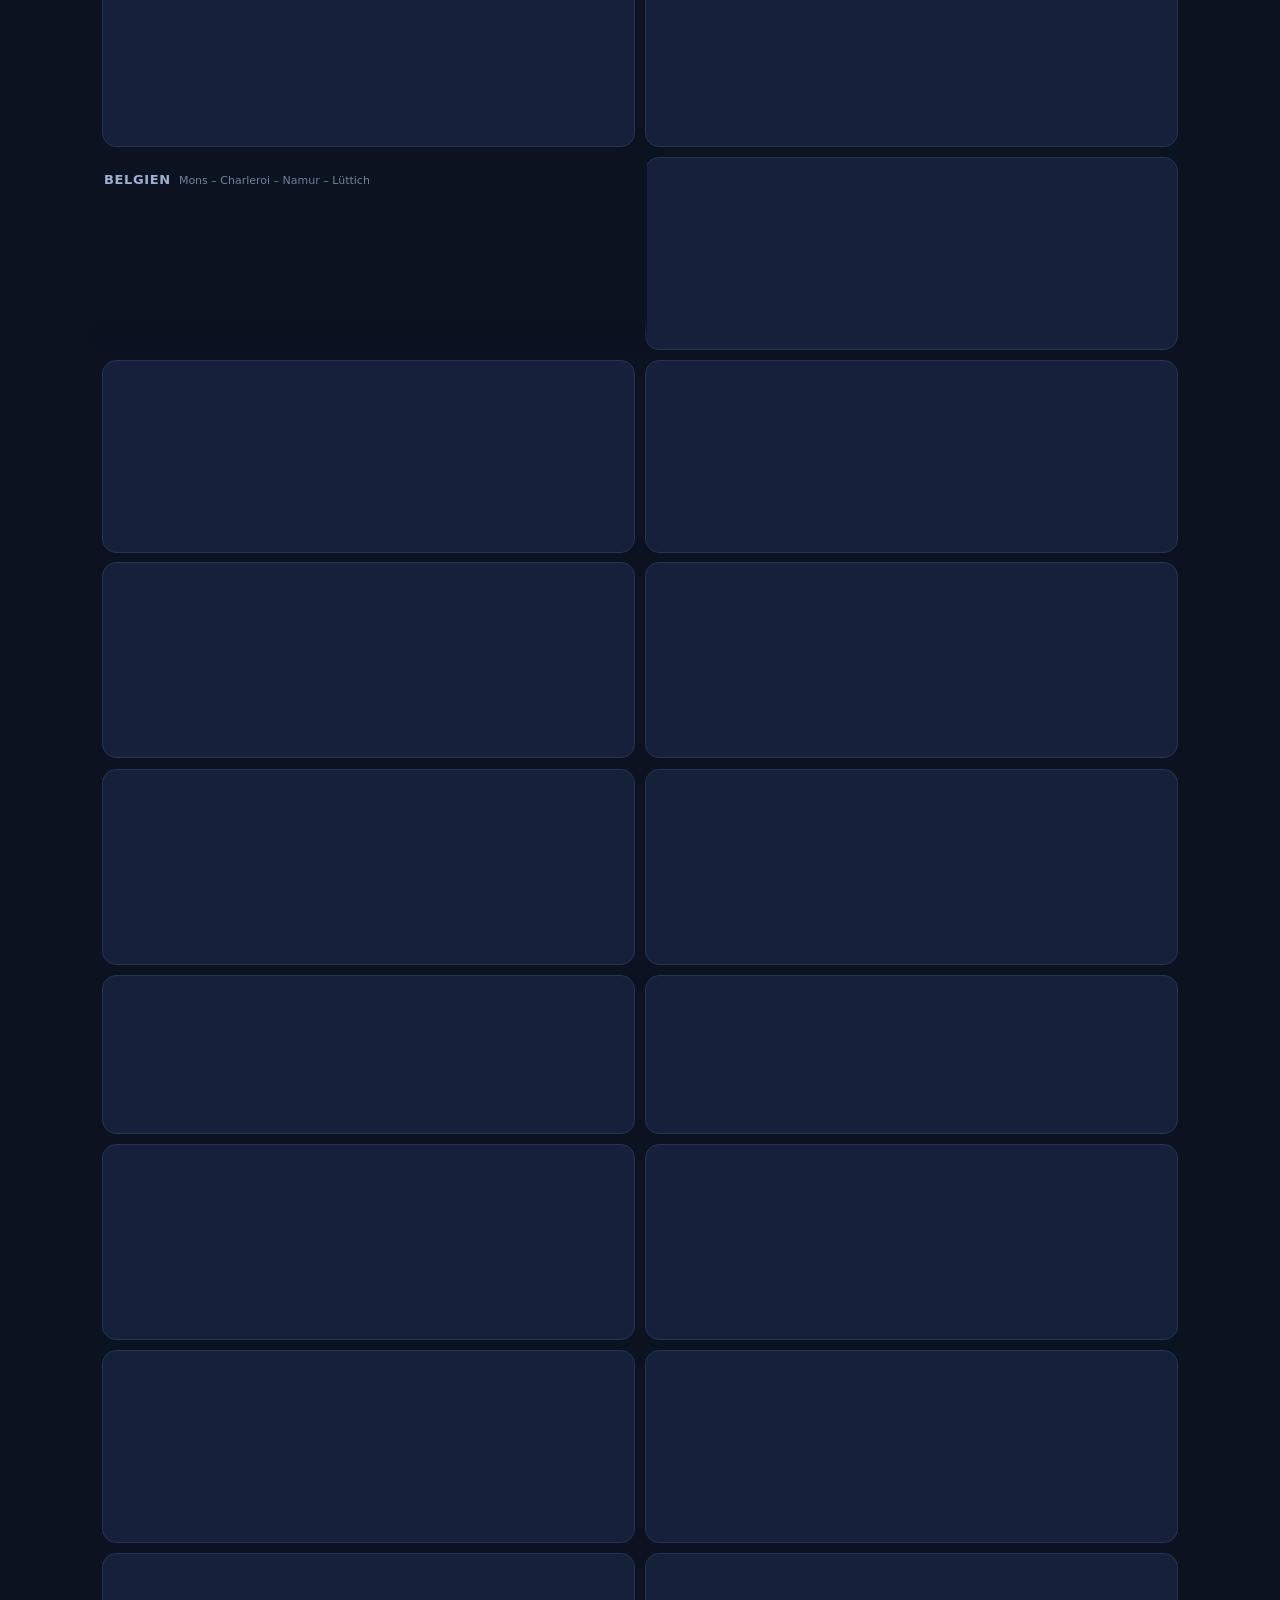
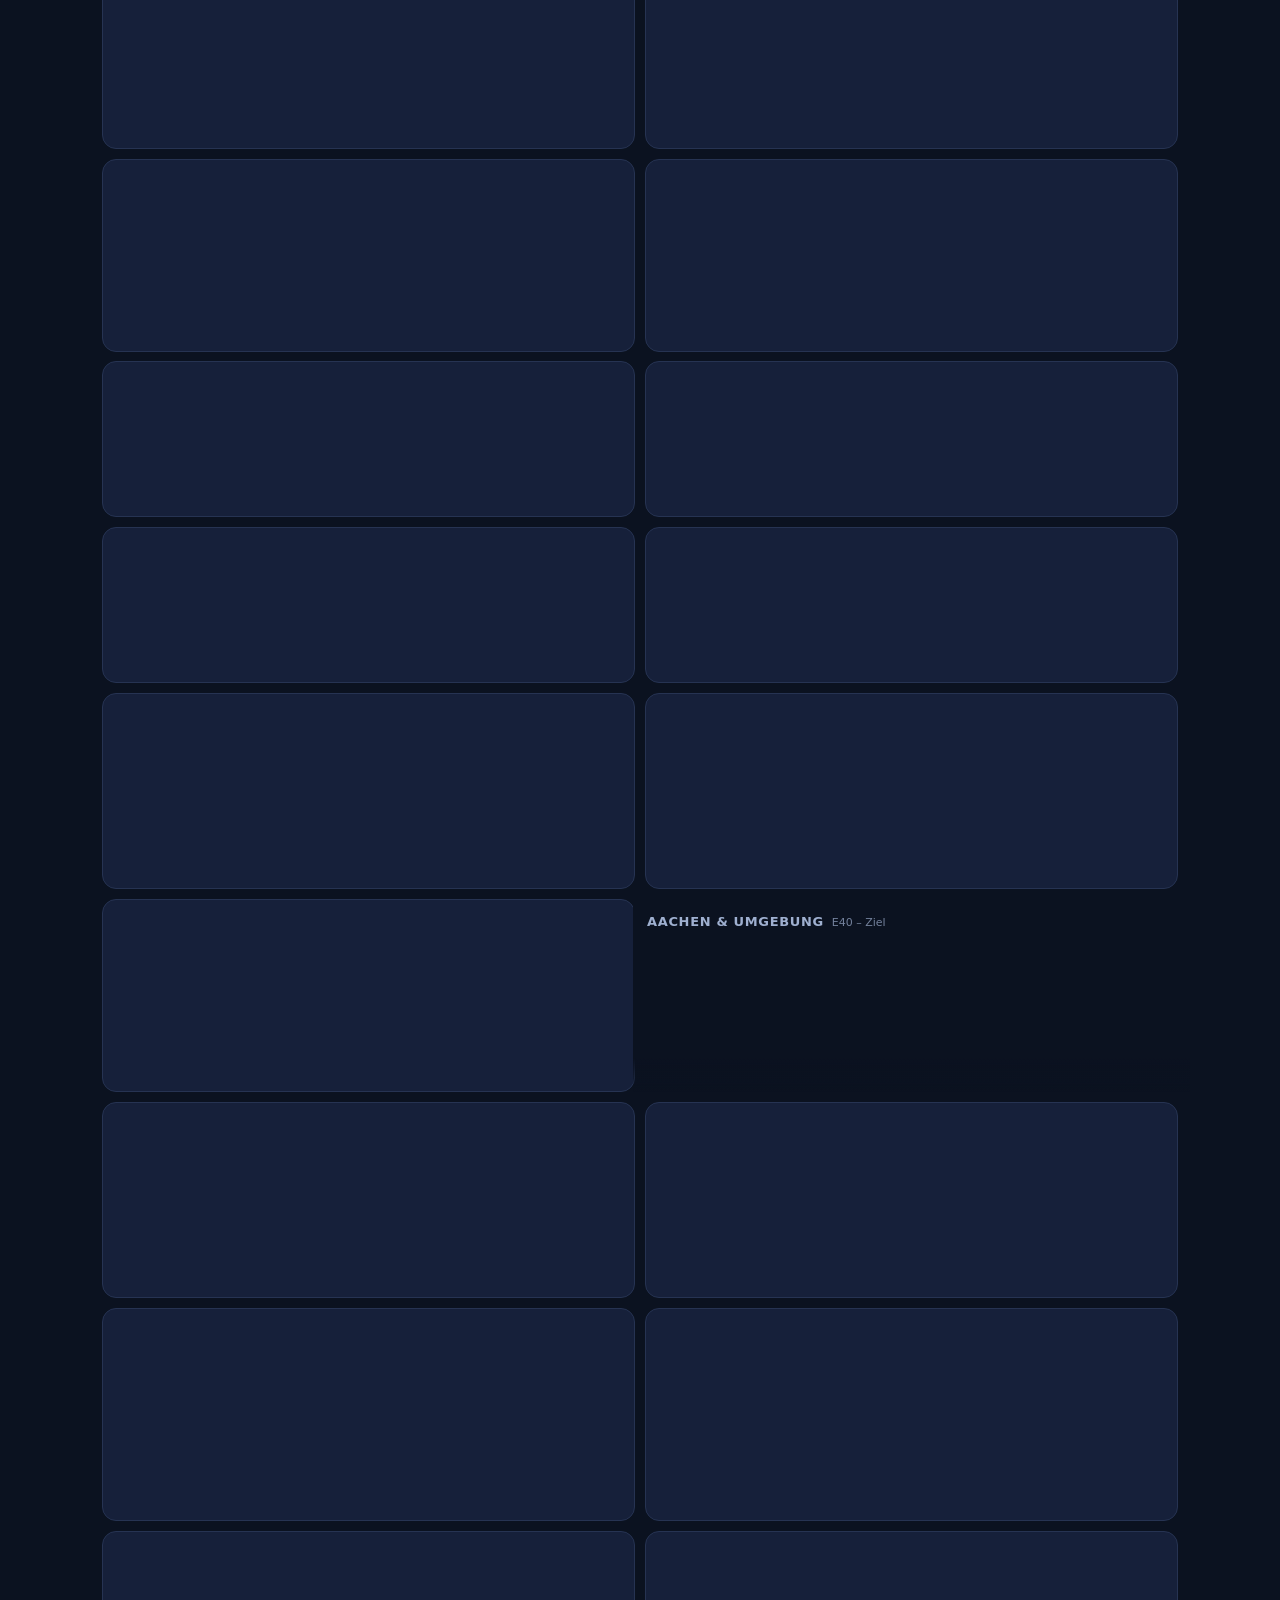
==== commit 4106ad4b: "Umgebungs-Ranking, farbige Kartenpins und POI-Deckel je Kategorie Zwei Korrekturen am Umgebungsbild:" ====
--- a/index.html
+++ b/index.html
@@ -105,8 +105,9 @@
   <div class="sheet-section">
     <h3>Reihenfolge</h3>
     <div class="seg" role="radiogroup" aria-label="Reihenfolge">
-      <button type="button" class="seg-btn" data-order="strecke">nach Strecke</button>
-      <button type="button" class="seg-btn" data-order="score">nach Bewertung</button>
+      <button type="button" class="seg-btn" data-order="strecke">Strecke</button>
+      <button type="button" class="seg-btn" data-order="umgebung">Umgebung</button>
+      <button type="button" class="seg-btn" data-order="score">Gesamt</button>
     </div>
     <label class="switch">
       <input type="checkbox" id="only-ahead" checked>
--- a/css/app.css
+++ b/css/app.css
@@ -801,3 +801,51 @@
 }
 
 .map-hint.is-visible { opacity: 1; }
+
+/* Übernachtungs-Marker auf der Karte */
+.stopp-pin {
+  display: grid;
+  place-items: center;
+  width: 34px;
+  height: 34px;
+  margin: -17px 0 0 -17px;
+  border-radius: 50%;
+  background: #7c5cff;
+  border: 2px solid #0b1220;
+  font-size: 17px;
+  box-shadow: 0 2px 6px rgba(0, 0, 0, .5);
+}
+
+/* Umgebungs-Badge: gleiche Farbstufen wie die Kartenpins */
+.tag-umfeld { font-weight: 700; }
+.tag-umfeld.umf-top { color: var(--accent); border-color: #2b6b42; }
+.tag-umfeld.umf-mid { color: var(--warn); border-color: #6b5a1e; }
+.tag-umfeld.umf-low { color: var(--fg-dim); }
+
+/* Kartenlegende unten links */
+.map-legende {
+  position: absolute;
+  left: 8px;
+  bottom: 8px;
+  z-index: 900;
+  background: rgba(11, 18, 32, .85);
+  border: 1px solid var(--line);
+  border-radius: 8px;
+  padding: 4px 9px;
+  font-size: 11px;
+  color: var(--fg-dim);
+  pointer-events: none;
+}
+
+.map-legende .lg {
+  display: inline-block;
+  width: 10px;
+  height: 10px;
+  border-radius: 50%;
+  margin: 0 3px 0 7px;
+  vertical-align: -1px;
+}
+
+.map-legende .lg-top { background: var(--accent); }
+.map-legende .lg-mid { background: var(--warn); }
+.map-legende .lg-low { background: #94a3b8; }
